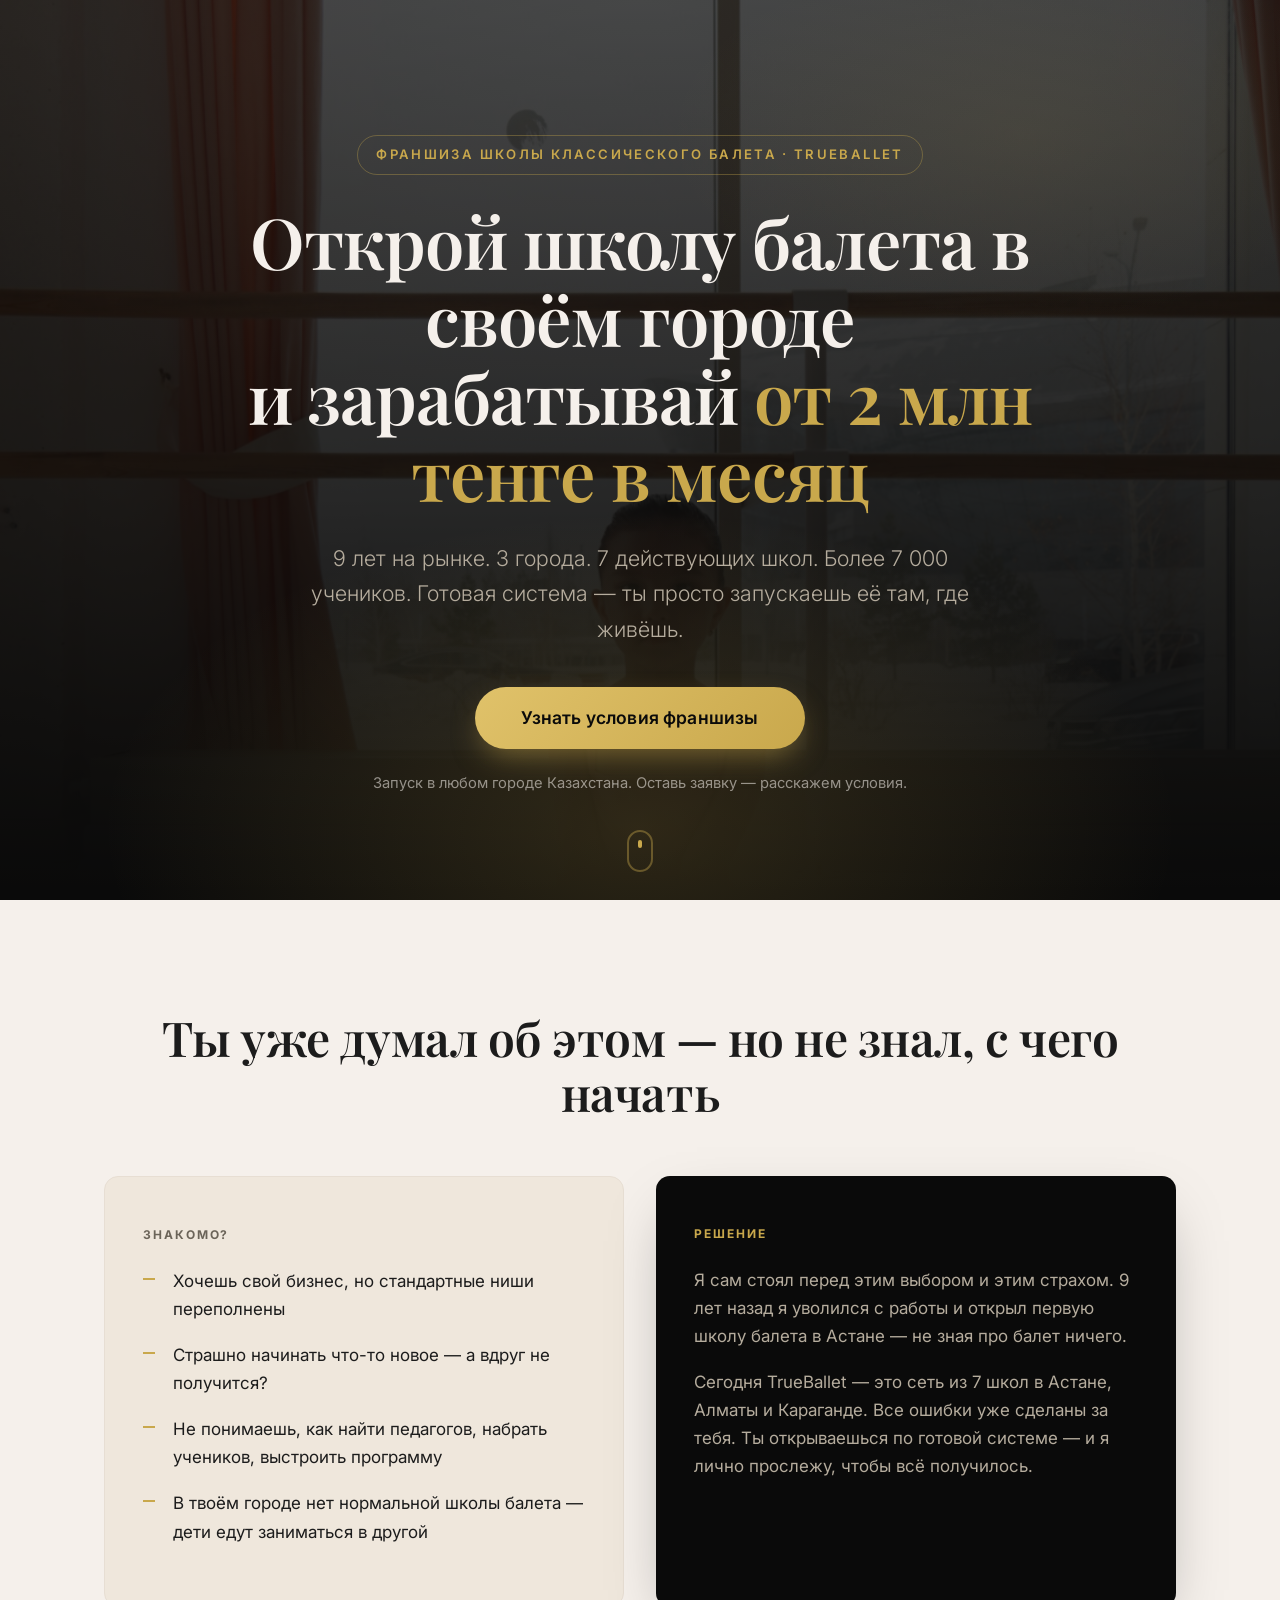
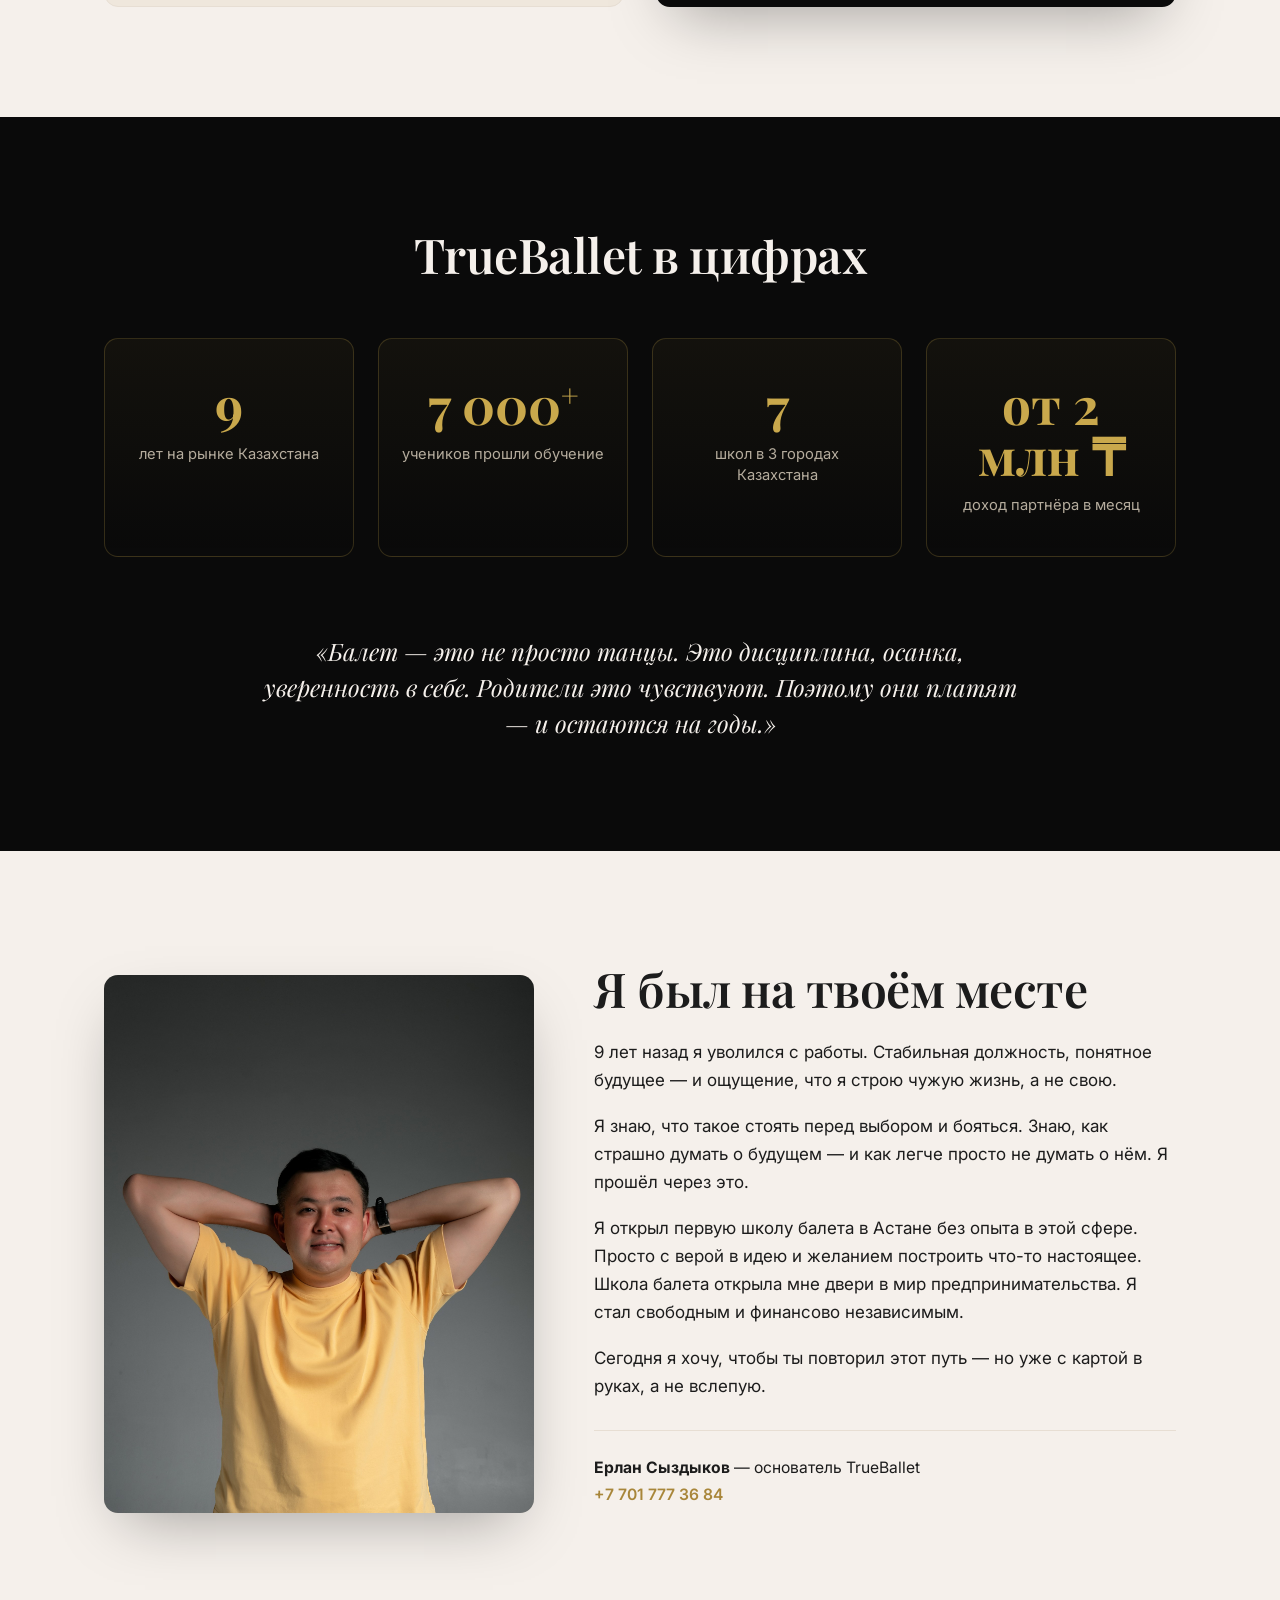
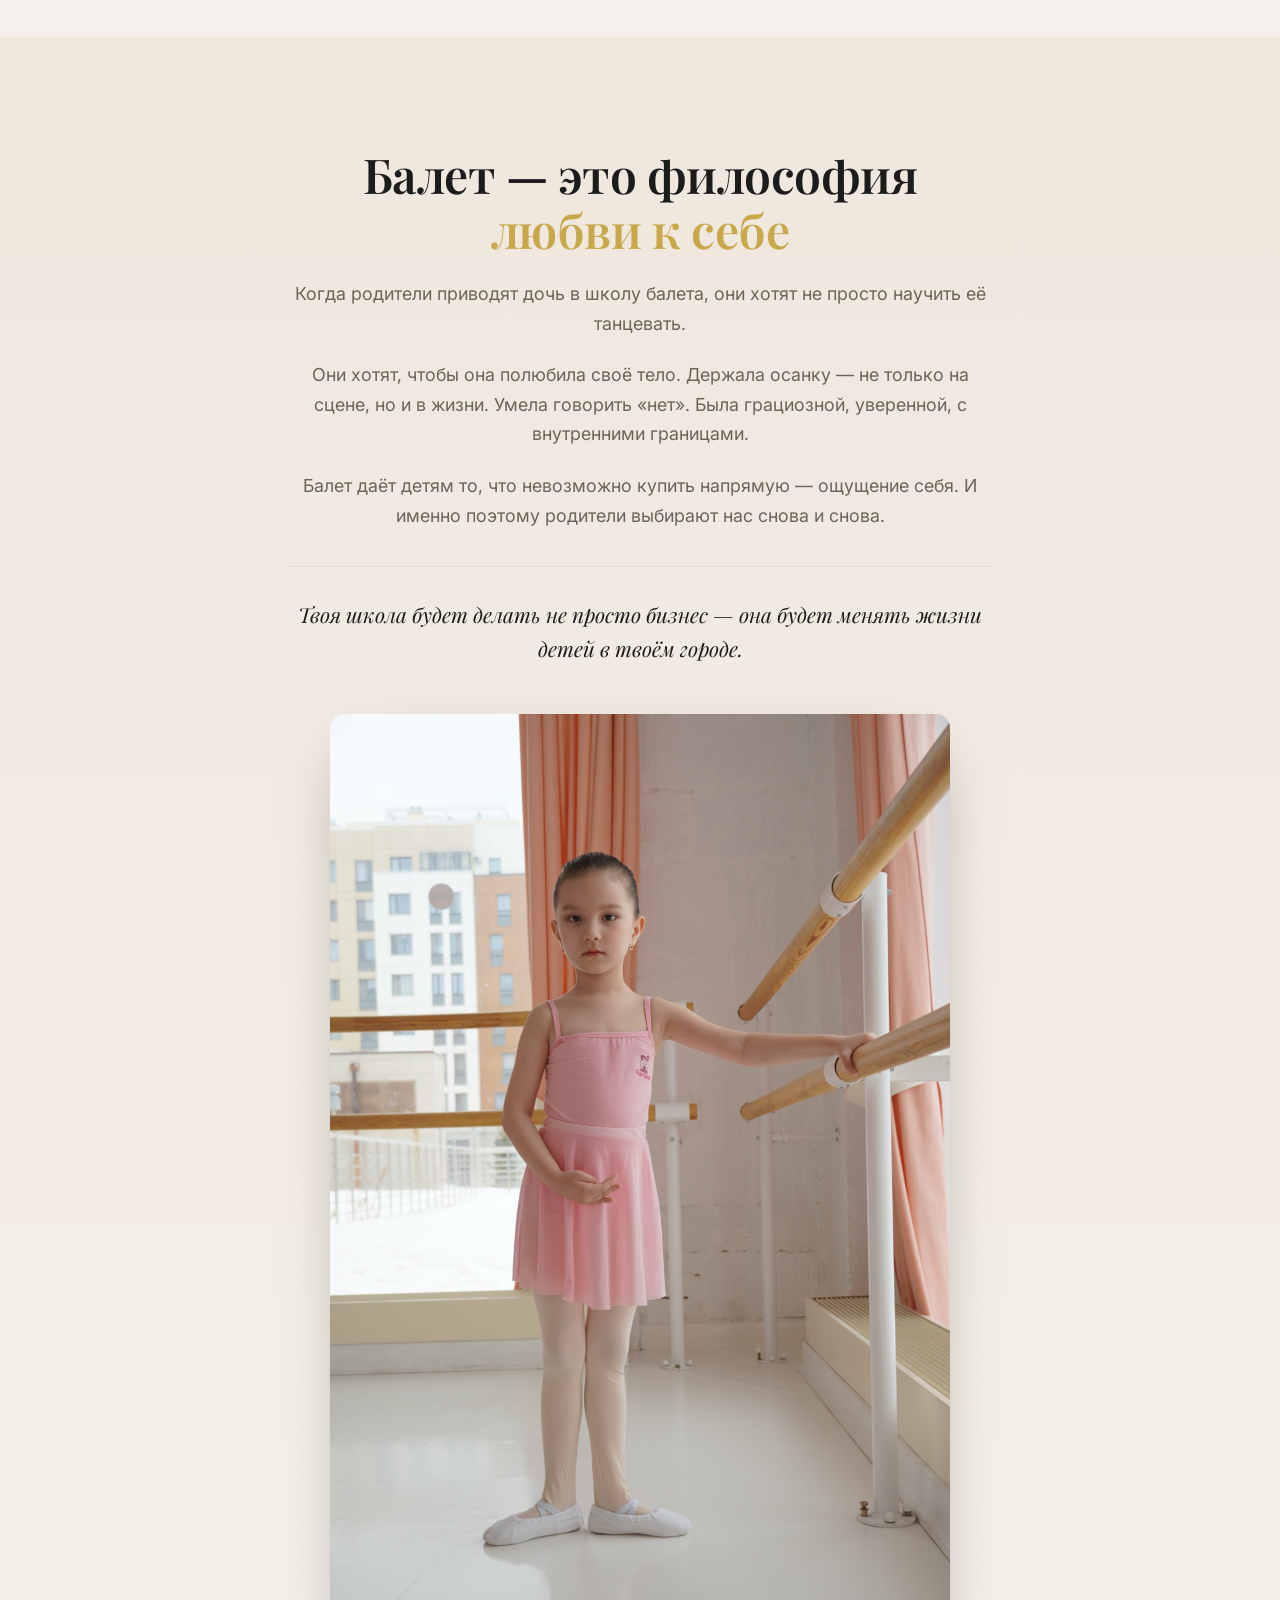
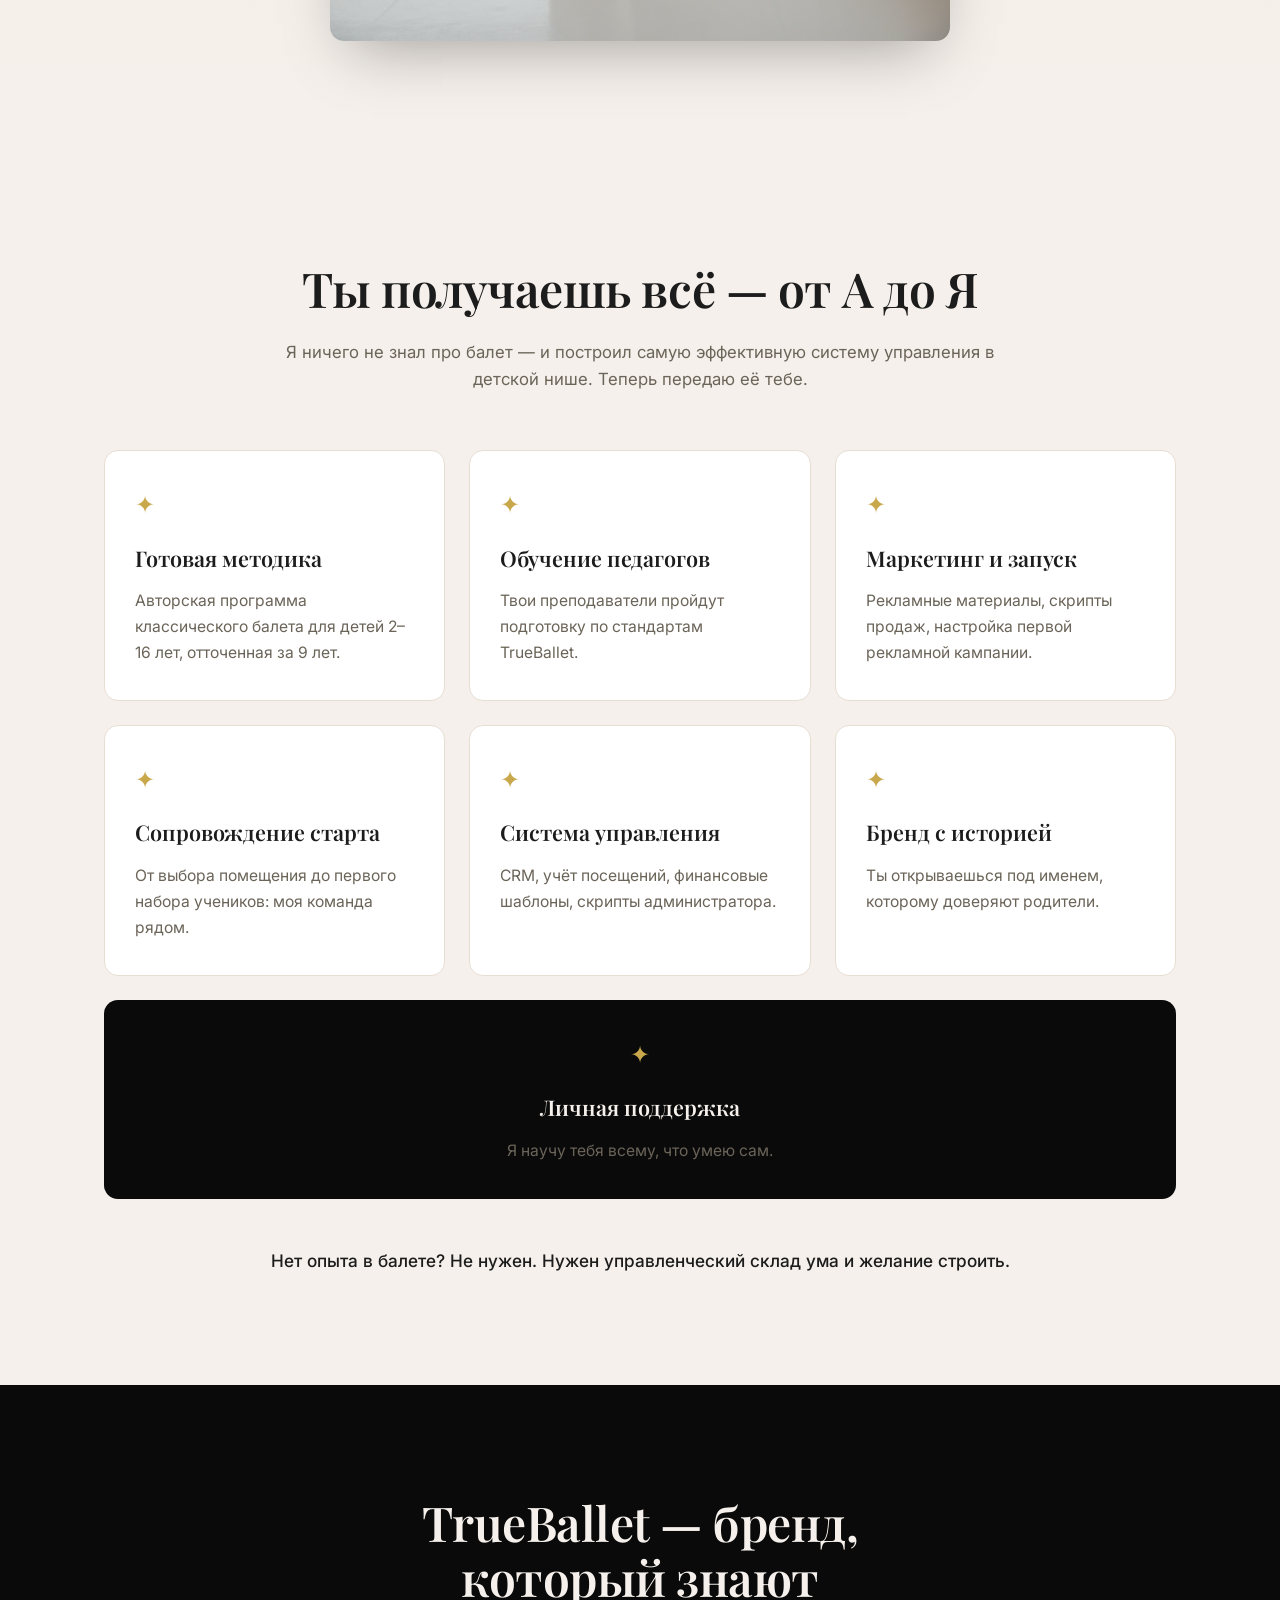
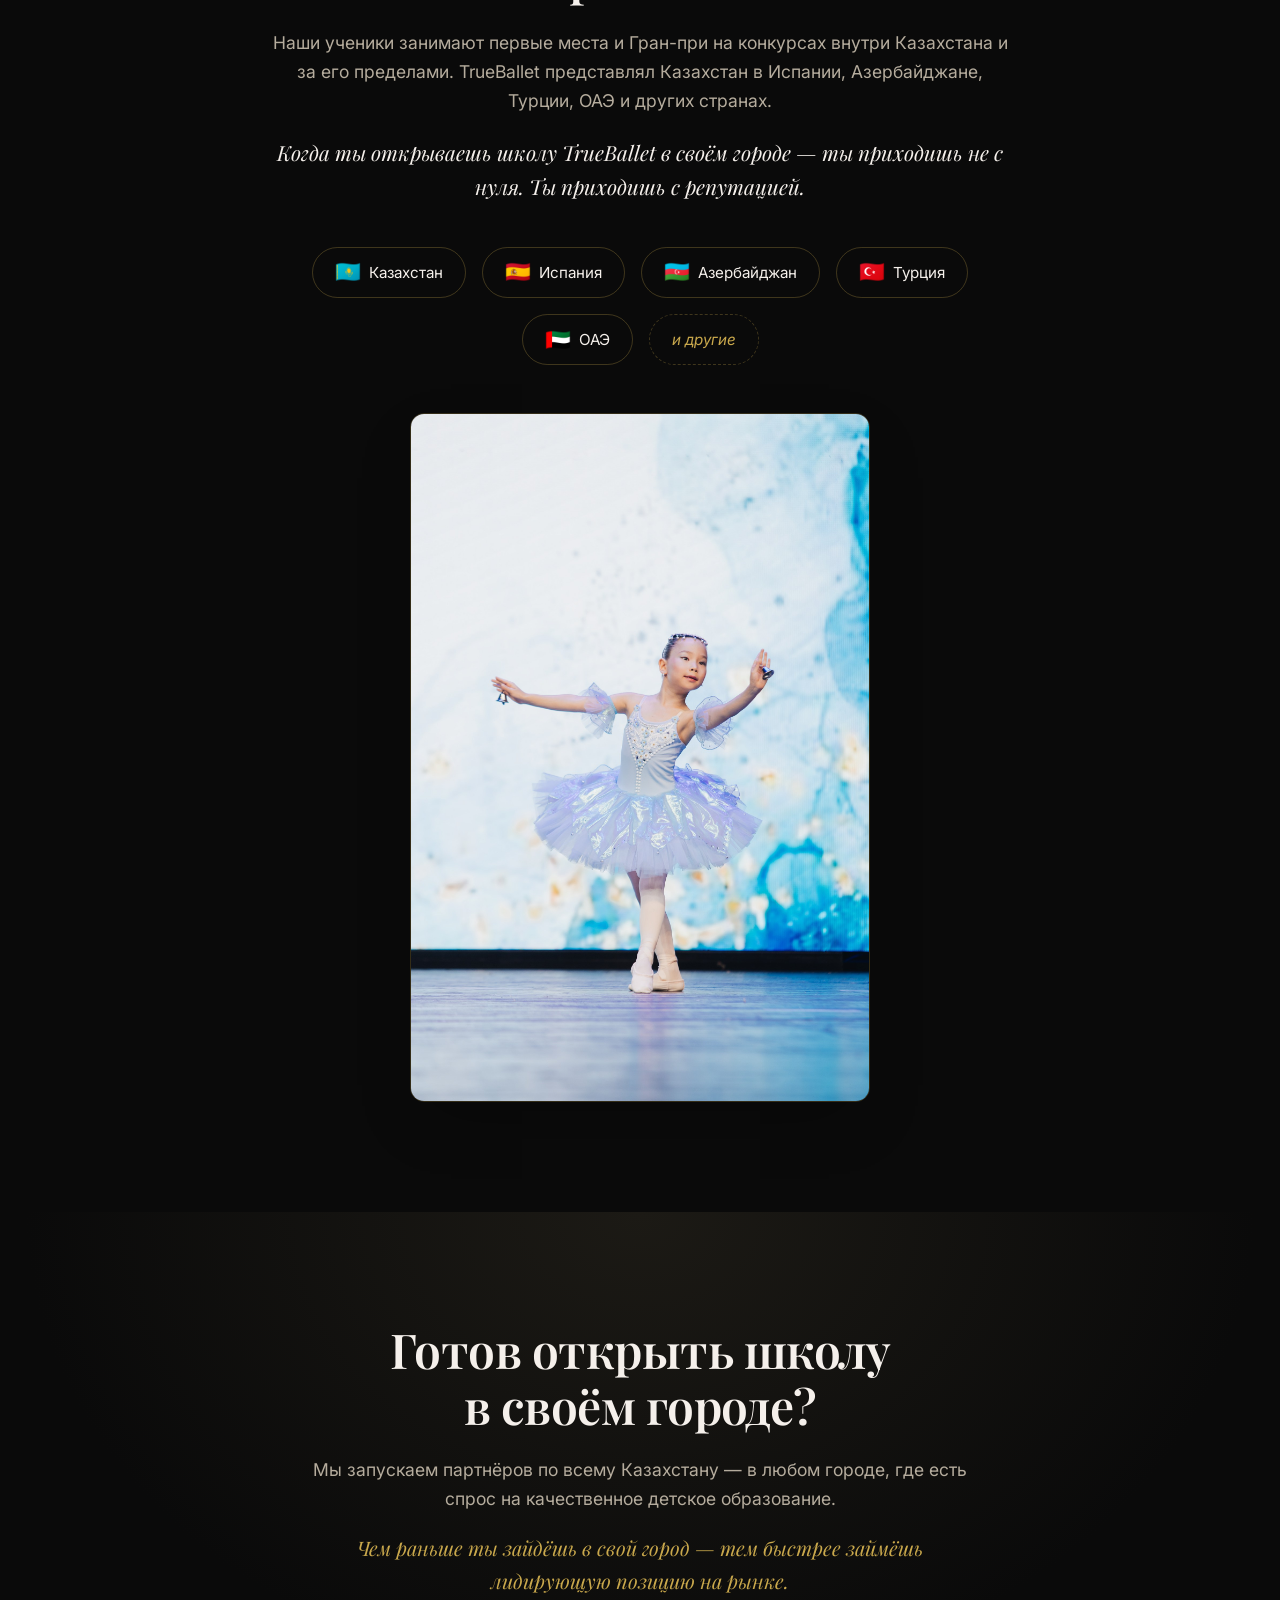
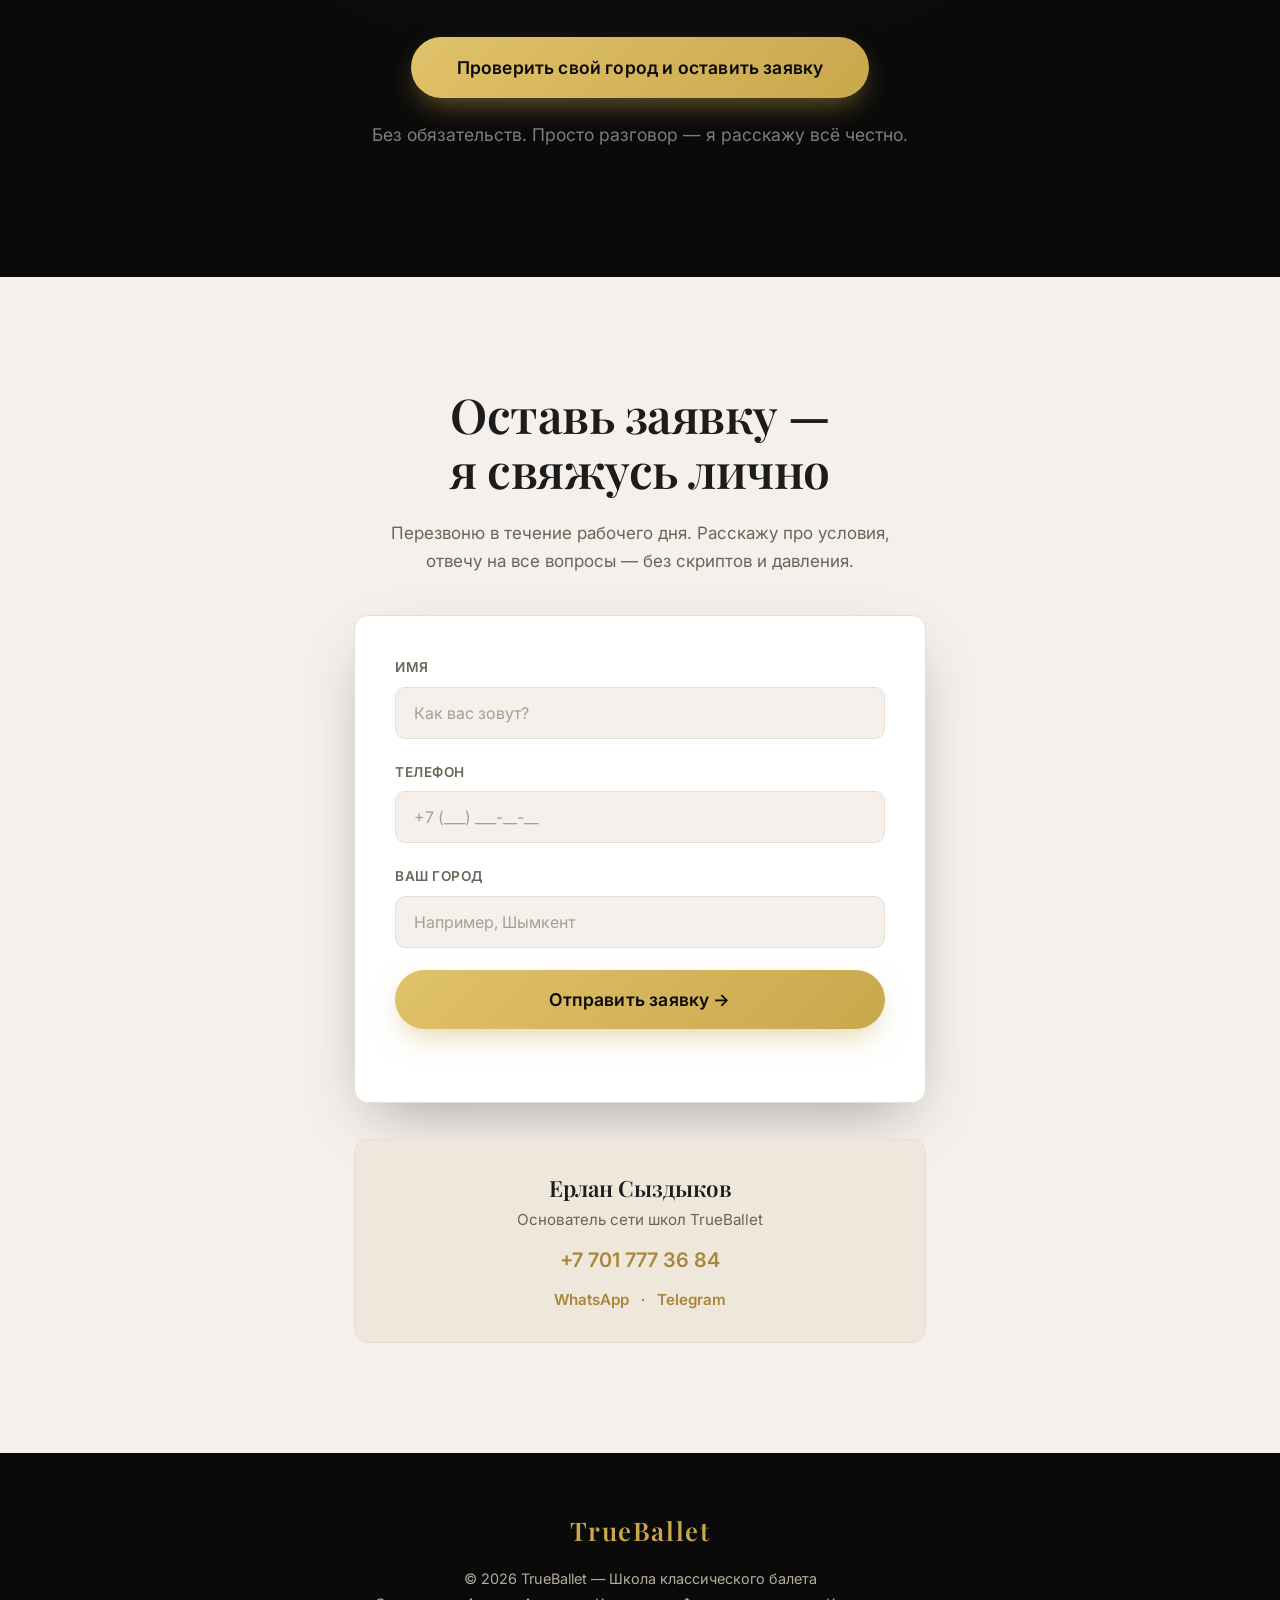
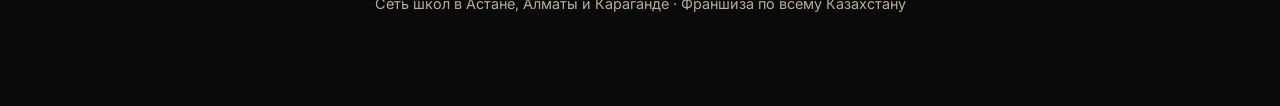
==== index.html @ 62e40fc6 "Убрать логотип с hero, footer и страницы thanks Co-authored-by: Cursor <cursoragent@cursor.com>" ====
<!DOCTYPE html>
<html lang="ru">
<head>
    <meta charset="UTF-8" />
    <meta name="viewport" content="width=device-width, initial-scale=1.0" />
    <title>Франшиза школы балета TrueBallet — от 2 млн ₸ в месяц | Казахстан</title>
    <meta name="description" content="Сеть из 7 школ, 7000+ учеников, 9 лет на рынке. Открой школу балета в своём городе по готовой системе. Поддержка запуска. Звони: +7 701 777 36 84" />
    <meta name="theme-color" content="#0A0A0A" />

    <!-- Canonical (при подключении своего домена замени URL) -->
    <link rel="canonical" href="https://trueballet.kz/" />

    <!-- Favicon -->
    <link rel="icon" type="image/png" sizes="32x32" href="images/favicon-32.png?v=2" />
    <link rel="apple-touch-icon" sizes="180x180" href="images/favicon-180.png?v=2" />

    <!-- Open Graph -->
    <meta property="og:title" content="Франшиза школы балета TrueBallet — от 2 млн ₸ в месяц" />
    <meta property="og:description" content="9 лет на рынке. 7 школ. 7000+ учеников. Готовая система — запусти школу балета в своём городе Казахстана." />
    <meta property="og:type" content="website" />
    <meta property="og:locale" content="ru_RU" />
    <meta property="og:site_name" content="TrueBallet" />
    <meta property="og:url" content="https://trueballet.kz/" />
    <meta property="og:image" content="https://trueballet.kz/images/og-image.jpg" />
    <meta property="og:image:width" content="1200" />
    <meta property="og:image:height" content="630" />
    <meta property="og:image:alt" content="TrueBallet — франшиза школы классического балета" />

    <!-- Twitter Card -->
    <meta name="twitter:card" content="summary_large_image" />
    <meta name="twitter:title" content="Франшиза школы балета TrueBallet — от 2 млн ₸ в месяц" />
    <meta name="twitter:description" content="9 лет на рынке. 7 школ. 7000+ учеников. Готовая система — запусти школу балета в своём городе Казахстана." />
    <meta name="twitter:image" content="https://trueballet.kz/images/og-image.jpg" />

    <!-- Google Analytics / Google Ads (GA4) — ID: G-1NFVF7814Z -->
    <script>
        window.GTAG_ID = "G-1NFVF7814Z";
        (function () {
            if (!window.GTAG_ID || window.GTAG_ID.indexOf("XXXX") !== -1) return;
            var s = document.createElement("script");
            s.async = true;
            s.src = "https://www.googletagmanager.com/gtag/js?id=" + window.GTAG_ID;
            document.head.appendChild(s);
            window.dataLayer = window.dataLayer || [];
            window.gtag = function () { window.dataLayer.push(arguments); };
            window.gtag("js", new Date());
            window.gtag("config", window.GTAG_ID);
        })();
    </script>

    <!-- Schema.org: организация и услуга (франшиза) -->
    <script type="application/ld+json">
    {
        "@context": "https://schema.org",
        "@type": "Organization",
        "name": "TrueBallet",
        "description": "Сеть школ классического балета и франшиза для партнёров по всему Казахстану.",
        "url": "https://trueballet.kz/",
        "logo": "https://trueballet.kz/images/logo.png",
        "image": "https://trueballet.kz/images/og-image.jpg",
        "foundingDate": "2017",
        "founder": {
            "@type": "Person",
            "name": "Ерлан Сыздыков"
        },
        "areaServed": {
            "@type": "Country",
            "name": "Казахстан"
        },
        "contactPoint": {
            "@type": "ContactPoint",
            "telephone": "+7-701-777-36-84",
            "contactType": "sales",
            "availableLanguage": ["ru", "kk"]
        },
        "makesOffer": {
            "@type": "Offer",
            "name": "Франшиза школы классического балета TrueBallet",
            "category": "Franchise",
            "areaServed": "KZ"
        }
    }
    </script>

    <link rel="preconnect" href="https://fonts.googleapis.com" />
    <link rel="preconnect" href="https://fonts.gstatic.com" crossorigin />
    <link href="https://fonts.googleapis.com/css2?family=Playfair+Display:wght@400;500;600;700&family=Inter:wght@300;400;500;600;700&display=swap" rel="stylesheet" />

    <link rel="stylesheet" href="styles.css" />
</head>
<body>

    <!-- ============ БЛОК 1 — HERO ============ -->
    <header class="hero" id="top">
        <div class="hero__bg" aria-hidden="true"></div>
        <div class="hero__overlay"></div>
        <div class="container hero__inner">
            <p class="hero__tag reveal">Франшиза школы классического балета · TrueBallet</p>
            <h1 class="hero__title reveal">
                Открой школу балета в своём городе <br class="hide-mobile" />
                и зарабатывай <span class="gold">от 2 млн тенге в месяц</span>
            </h1>
            <p class="hero__subtitle reveal">
                9 лет на рынке. 3 города. 7 действующих школ. Более 7 000 учеников.
                Готовая система — ты просто запускаешь её там, где живёшь.
            </p>
            <a href="#form" class="btn btn--gold btn--large reveal js-scroll">Узнать условия франшизы</a>
            <p class="hero__note reveal">
                Запуск в любом городе Казахстана. Оставь заявку — расскажем условия.
            </p>
        </div>
        <div class="hero__scroll" aria-hidden="true">
            <span></span>
        </div>
    </header>

    <!-- ============ БЛОК 2 — БОЛЬ → РЕШЕНИЕ ============ -->
    <section class="section pain">
        <div class="container">
            <h2 class="section__title reveal">Ты уже думал об&nbsp;этом&nbsp;— но не&nbsp;знал, с&nbsp;чего начать</h2>
            <div class="pain__grid">
                <div class="pain__col pain__col--problem reveal">
                    <span class="pain__label">Знакомо?</span>
                    <ul class="pain__list">
                        <li>Хочешь свой бизнес, но стандартные ниши переполнены</li>
                        <li>Страшно начинать что-то новое — а вдруг не получится?</li>
                        <li>Не понимаешь, как найти педагогов, набрать учеников, выстроить программу</li>
                        <li>В твоём городе нет нормальной школы балета — дети едут заниматься в другой</li>
                    </ul>
                </div>
                <div class="pain__col pain__col--solution reveal">
                    <span class="pain__label pain__label--gold">Решение</span>
                    <p>
                        Я сам стоял перед этим выбором и этим страхом. 9 лет назад я уволился
                        с работы и открыл первую школу балета в Астане — не зная про балет ничего.
                    </p>
                    <p>
                        Сегодня TrueBallet — это сеть из 7 школ в Астане, Алматы и Караганде.
                        Все ошибки уже сделаны за тебя. Ты открываешься по готовой системе —
                        и я лично прослежу, чтобы всё получилось.
                    </p>
                </div>
            </div>
        </div>
    </section>

    <!-- ============ БЛОК 3 — ЦИФРЫ ============ -->
    <section class="section stats">
        <div class="container">
            <h2 class="section__title reveal">TrueBallet в&nbsp;цифрах</h2>
            <div class="stats__grid">
                <div class="stat reveal">
                    <span class="stat__num gold">9</span>
                    <span class="stat__label">лет на рынке Казахстана</span>
                </div>
                <div class="stat reveal">
                    <span class="stat__num gold">7 000<span class="stat__plus">+</span></span>
                    <span class="stat__label">учеников прошли обучение</span>
                </div>
                <div class="stat reveal">
                    <span class="stat__num gold">7</span>
                    <span class="stat__label">школ в 3 городах Казахстана</span>
                </div>
                <div class="stat reveal">
                    <span class="stat__num gold">от 2 млн ₸</span>
                    <span class="stat__label">доход партнёра в месяц</span>
                </div>
            </div>
            <blockquote class="stats__quote reveal">
                «Балет — это не просто танцы. Это дисциплина, осанка, уверенность в себе.
                Родители это чувствуют. Поэтому они платят — и остаются на годы.»
            </blockquote>
        </div>
    </section>

    <!-- ============ БЛОК 4 — ИСТОРИЯ ОСНОВАТЕЛЯ ============ -->
    <section class="section founder">
        <div class="container founder__grid">
            <div class="founder__photo reveal">
                <img
                    src="images/founder.jpeg"
                    alt="Ерлан Сыздыков, основатель TrueBallet"
                    width="640"
                    height="800"
                    loading="lazy"
                    decoding="async"
                />
            </div>
            <div class="founder__body reveal">
                <h2 class="section__title section__title--left">Я был на&nbsp;твоём месте</h2>
                <p>
                    9 лет назад я уволился с работы. Стабильная должность, понятное будущее —
                    и ощущение, что я строю чужую жизнь, а не свою.
                </p>
                <p>
                    Я знаю, что такое стоять перед выбором и бояться. Знаю, как страшно думать
                    о будущем — и как легче просто не думать о нём. Я прошёл через это.
                </p>
                <p>
                    Я открыл первую школу балета в Астане без опыта в этой сфере. Просто с верой
                    в идею и желанием построить что-то настоящее. Школа балета открыла мне двери
                    в мир предпринимательства. Я стал свободным и финансово независимым.
                </p>
                <p>
                    Сегодня я хочу, чтобы ты повторил этот путь — но уже с картой в руках,
                    а не вслепую.
                </p>
                <p class="founder__sign">
                    <strong>Ерлан Сыздыков</strong> — основатель TrueBallet<br />
                    <a href="tel:+77017773684" class="link-gold">+7 701 777 36 84</a>
                </p>
            </div>
        </div>
    </section>

    <!-- ============ БЛОК 5 — ФИЛОСОФИЯ БРЕНДА ============ -->
    <section class="section philosophy">
        <div class="container philosophy__inner">
            <h2 class="section__title reveal">Балет — это философия <span class="gold">любви к себе</span></h2>
            <p class="reveal">
                Когда родители приводят дочь в школу балета, они хотят не просто научить её танцевать.
            </p>
            <p class="reveal">
                Они хотят, чтобы она полюбила своё тело. Держала осанку — не только на сцене,
                но и в жизни. Умела говорить «нет». Была грациозной, уверенной, с внутренними границами.
            </p>
            <p class="reveal">
                Балет даёт детям то, что невозможно купить напрямую — ощущение себя.
                И именно поэтому родители выбирают нас снова и снова.
            </p>
            <p class="philosophy__accent reveal">
                Твоя школа будет делать не просто бизнес — она будет менять жизни детей в твоём городе.
            </p>
            <figure class="philosophy__photo reveal">
                <img
                    src="images/students-barre.jpeg"
                    alt="Ученицы TrueBallet у балетного станка"
                    width="1616"
                    height="1080"
                    loading="lazy"
                    decoding="async"
                />
            </figure>
        </div>
    </section>

    <!-- ============ БЛОК 6 — ЧТО ВХОДИТ ВО ФРАНШИЗУ ============ -->
    <section class="section franchise">
        <div class="container">
            <h2 class="section__title reveal">Ты получаешь всё — от&nbsp;А до&nbsp;Я</h2>
            <p class="section__subtitle reveal">
                Я ничего не знал про балет — и построил самую эффективную систему управления
                в детской нише. Теперь передаю её тебе.
            </p>
            <div class="franchise__grid">
                <div class="fcard reveal">
                    <span class="fcard__mark">✦</span>
                    <h3>Готовая методика</h3>
                    <p>Авторская программа классического балета для детей 2–16 лет, отточенная за 9 лет.</p>
                </div>
                <div class="fcard reveal">
                    <span class="fcard__mark">✦</span>
                    <h3>Обучение педагогов</h3>
                    <p>Твои преподаватели пройдут подготовку по стандартам TrueBallet.</p>
                </div>
                <div class="fcard reveal">
                    <span class="fcard__mark">✦</span>
                    <h3>Маркетинг и запуск</h3>
                    <p>Рекламные материалы, скрипты продаж, настройка первой рекламной кампании.</p>
                </div>
                <div class="fcard reveal">
                    <span class="fcard__mark">✦</span>
                    <h3>Сопровождение старта</h3>
                    <p>От выбора помещения до первого набора учеников: моя команда рядом.</p>
                </div>
                <div class="fcard reveal">
                    <span class="fcard__mark">✦</span>
                    <h3>Система управления</h3>
                    <p>CRM, учёт посещений, финансовые шаблоны, скрипты администратора.</p>
                </div>
                <div class="fcard reveal">
                    <span class="fcard__mark">✦</span>
                    <h3>Бренд с историей</h3>
                    <p>Ты открываешься под именем, которому доверяют родители.</p>
                </div>
                <div class="fcard fcard--wide reveal">
                    <span class="fcard__mark">✦</span>
                    <h3>Личная поддержка</h3>
                    <p>Я научу тебя всему, что умею сам.</p>
                </div>
            </div>
            <p class="franchise__note reveal">
                Нет опыта в балете? Не нужен. Нужен управленческий склад ума и желание строить.
            </p>
        </div>
    </section>

    <!-- ============ БЛОК 7 — ДОСТИЖЕНИЯ ============ -->
    <section class="section achievements">
        <div class="container achievements__inner">
            <h2 class="section__title reveal">TrueBallet — бренд, который&nbsp;знают</h2>
            <p class="reveal">
                Наши ученики занимают первые места и Гран-при на конкурсах внутри Казахстана
                и за его пределами. TrueBallet представлял Казахстан в Испании, Азербайджане,
                Турции, ОАЭ и других странах.
            </p>
            <p class="achievements__accent reveal">
                Когда ты открываешь школу TrueBallet в своём городе — ты приходишь не с нуля.
                Ты приходишь с репутацией.
            </p>
            <ul class="flags reveal">
                <li><span class="flag">🇰🇿</span> Казахстан</li>
                <li><span class="flag">🇪🇸</span> Испания</li>
                <li><span class="flag">🇦🇿</span> Азербайджан</li>
                <li><span class="flag">🇹🇷</span> Турция</li>
                <li><span class="flag">🇦🇪</span> ОАЭ</li>
                <li class="flags__more">и другие</li>
            </ul>
            <figure class="achievements__photo reveal">
                <img
                    src="images/stage-performance.jpeg"
                    alt="Конкурсное выступление учениц TrueBallet на сцене"
                    width="1707"
                    height="2560"
                    loading="lazy"
                    decoding="async"
                />
            </figure>
        </div>
    </section>

    <!-- ============ БЛОК 8 — СРОЧНОСТЬ + CTA ============ -->
    <section class="section urgency">
        <div class="container urgency__inner">
            <h2 class="section__title reveal">Готов открыть школу в&nbsp;своём городе?</h2>
            <p class="reveal">
                Мы запускаем партнёров по всему Казахстану — в любом городе, где есть спрос
                на качественное детское образование.
            </p>
            <p class="urgency__accent reveal">
                Чем раньше ты зайдёшь в свой город — тем быстрее займёшь лидирующую позицию на рынке.
            </p>
            <a href="#form" class="btn btn--gold btn--large reveal js-scroll">Проверить свой город и оставить заявку</a>
            <p class="urgency__note reveal">
                Без обязательств. Просто разговор — я расскажу всё честно.
            </p>
        </div>
    </section>

    <!-- ============ БЛОК 9 — ФОРМА ЗАЯВКИ ============ -->
    <section class="section form-section" id="form">
        <div class="container form-section__inner">
            <div class="form-section__head reveal">
                <h2 class="section__title">Оставь заявку — я&nbsp;свяжусь лично</h2>
                <p>
                    Перезвоню в течение рабочего дня. Расскажу про условия, отвечу на все
                    вопросы — без скриптов и давления.
                </p>
            </div>

            <form class="lead-form reveal" id="lead-form" novalidate>
                <div class="field">
                    <label for="name">Имя</label>
                    <input type="text" id="name" name="name" placeholder="Как вас зовут?" required autocomplete="name" />
                </div>
                <div class="field">
                    <label for="phone">Телефон</label>
                    <input type="tel" id="phone" name="phone" placeholder="+7 (___) ___-__-__" required autocomplete="tel" />
                </div>
                <div class="field">
                    <label for="city">Ваш город</label>
                    <input type="text" id="city" name="city" placeholder="Например, Шымкент" required autocomplete="address-level2" />
                </div>
                <button type="submit" class="btn btn--gold btn--block">Отправить заявку →</button>
                <p class="lead-form__hint" id="form-hint" aria-live="polite"></p>
            </form>

            <div class="contact-card reveal">
                <p class="contact-card__name">Ерлан Сыздыков</p>
                <p class="contact-card__role">Основатель сети школ TrueBallet</p>
                <a href="tel:+77017773684" class="contact-card__phone link-gold">+7 701 777 36 84</a>
                <p class="contact-card__channels">
                    <a href="https://wa.me/77017773684" target="_blank" rel="noopener">WhatsApp</a>
                    <span>·</span>
                    <a href="https://t.me/+77017773684" target="_blank" rel="noopener">Telegram</a>
                </p>
            </div>
        </div>
    </section>

    <!-- ============ БЛОК 10 — FOOTER ============ -->
    <footer class="footer">
        <div class="container">
            <p class="footer__brand">TrueBallet</p>
            <p class="footer__text">
                © 2026 TrueBallet — Школа классического балета<br />
                Сеть школ в Астане, Алматы и Караганде · Франшиза по всему Казахстану
            </p>
        </div>
    </footer>

    <!-- Фиксированная золотая CTA-кнопка (только мобайл) -->
    <a href="#form" class="mobile-cta hidden js-scroll">Узнать условия франшизы</a>

    <script src="script.js"></script>
</body>
</html>
---- styles.css ----
/* =========================================================
   TrueBallet — Landing styles
   Дизайн-система: чёрный #0A0A0A + жемчужно-белый #F5F0EB + золото #C9A84C
   ========================================================= */

:root {
    --black: #0a0a0a;
    --black-soft: #141414;
    --pearl: #f5f0eb;
    --pearl-dim: #e7ded3;
    --gold: #c9a84c;
    --gold-bright: #e0c26a;
    --gold-deep: #a8863a;
    --ink: #1c1c1c;
    --muted: #6b6459;
    --muted-dark: #b5ac9d;

    --font-serif: "Playfair Display", Georgia, serif;
    --font-sans: "Inter", -apple-system, BlinkMacSystemFont, "Segoe UI", sans-serif;

    --maxw: 1120px;
    --radius: 14px;
    --ease: cubic-bezier(0.22, 1, 0.36, 1);
    --shadow: 0 24px 60px -20px rgba(0, 0, 0, 0.35);
}

/* ---------- Reset ---------- */
*,
*::before,
*::after {
    box-sizing: border-box;
    margin: 0;
    padding: 0;
}

html {
    scroll-behavior: smooth;
    -webkit-text-size-adjust: 100%;
}

body {
    font-family: var(--font-sans);
    color: var(--ink);
    background: var(--pearl);
    line-height: 1.65;
    font-size: 17px;
    font-weight: 400;
    -webkit-font-smoothing: antialiased;
    text-rendering: optimizeLegibility;
    overflow-x: hidden;
}

img {
    max-width: 100%;
    display: block;
}

a {
    color: inherit;
    text-decoration: none;
}

/* ---------- Layout ---------- */
.container {
    width: 100%;
    max-width: var(--maxw);
    margin: 0 auto;
    padding: 0 24px;
}

.section {
    padding: 110px 0;
    position: relative;
}

.section__title {
    font-family: var(--font-serif);
    font-weight: 600;
    font-size: clamp(1.9rem, 4.2vw, 3rem);
    line-height: 1.15;
    letter-spacing: -0.01em;
    text-align: center;
    margin-bottom: 22px;
}

.section__title--left {
    text-align: left;
}

.section__subtitle {
    text-align: center;
    max-width: 720px;
    margin: 0 auto 56px;
    color: var(--muted);
    font-size: 1.05rem;
}

.gold {
    color: var(--gold);
}

.link-gold {
    color: var(--gold-deep);
    font-weight: 600;
    transition: color 0.25s var(--ease);
}
.link-gold:hover {
    color: var(--gold);
}

.hide-mobile {
    display: inline;
}

/* ---------- Buttons ---------- */
.btn {
    display: inline-block;
    font-family: var(--font-sans);
    font-weight: 600;
    font-size: 1.02rem;
    letter-spacing: 0.01em;
    padding: 17px 38px;
    border: none;
    border-radius: 100px;
    cursor: pointer;
    transition: transform 0.3s var(--ease), box-shadow 0.3s var(--ease), background 0.3s var(--ease);
    text-align: center;
    line-height: 1.2;
}

.btn--gold {
    background: linear-gradient(135deg, var(--gold-bright), var(--gold));
    color: var(--black);
    box-shadow: 0 12px 30px -8px rgba(201, 168, 76, 0.55);
}
.btn--gold:hover {
    transform: translateY(-3px);
    box-shadow: 0 18px 42px -8px rgba(201, 168, 76, 0.7);
}
.btn--gold:active {
    transform: translateY(-1px);
}

.btn--large {
    padding: 20px 46px;
    font-size: 1.1rem;
}

.btn--block {
    display: block;
    width: 100%;
    padding: 19px;
    font-size: 1.1rem;
}

/* =========================================================
   БЛОК 1 — HERO
   ========================================================= */
.hero {
    position: relative;
    min-height: 100svh;
    display: flex;
    align-items: center;
    justify-content: center;
    text-align: center;
    color: var(--pearl);
    background:
        radial-gradient(120% 90% at 50% 0%, #1a1a1a 0%, var(--black) 55%),
        var(--black);
    overflow: hidden;
    padding: 120px 0 90px;
}

/* фото зала на фоне hero */
.hero__bg {
    position: absolute;
    inset: 0;
    background: url("images/hero-hall.jpeg") center 28% / cover no-repeat;
    opacity: 0.5;
    pointer-events: none;
}
.hero__bg::after {
    content: "";
    position: absolute;
    inset: 0;
    background:
        linear-gradient(180deg, rgba(10, 10, 10, 0.55) 0%, rgba(10, 10, 10, 0.75) 55%, var(--black) 100%);
}

/* декоративное "сияние" под пуантами */
.hero__overlay {
    position: absolute;
    inset: 0;
    background:
        radial-gradient(60% 50% at 50% 92%, rgba(201, 168, 76, 0.18) 0%, transparent 70%),
        radial-gradient(40% 30% at 80% 15%, rgba(201, 168, 76, 0.08) 0%, transparent 70%);
    pointer-events: none;
}

.hero__inner {
    position: relative;
    z-index: 2;
    max-width: 900px;
}

.hero__tag {
    display: inline-block;
    color: var(--gold);
    font-size: 0.82rem;
    font-weight: 600;
    letter-spacing: 0.18em;
    text-transform: uppercase;
    margin-bottom: 28px;
    padding: 8px 18px;
    border: 1px solid rgba(201, 168, 76, 0.35);
    border-radius: 100px;
}

.hero__title {
    font-family: var(--font-serif);
    font-weight: 600;
    font-size: clamp(2.3rem, 6vw, 4.4rem);
    line-height: 1.1;
    letter-spacing: -0.015em;
    margin-bottom: 28px;
}

.hero__subtitle {
    font-size: clamp(1.05rem, 2.2vw, 1.35rem);
    color: var(--muted-dark);
    max-width: 680px;
    margin: 0 auto 40px;
    font-weight: 300;
}

.hero__note {
    margin-top: 22px;
    font-size: 0.92rem;
    color: rgba(245, 240, 235, 0.55);
}

.hero__scroll {
    position: absolute;
    bottom: 28px;
    left: 50%;
    transform: translateX(-50%);
    width: 26px;
    height: 42px;
    border: 2px solid rgba(201, 168, 76, 0.4);
    border-radius: 20px;
    z-index: 2;
}
.hero__scroll span {
    position: absolute;
    top: 8px;
    left: 50%;
    width: 4px;
    height: 8px;
    background: var(--gold);
    border-radius: 4px;
    transform: translateX(-50%);
    animation: scrollDot 1.8s var(--ease) infinite;
}
@keyframes scrollDot {
    0% { opacity: 0; transform: translate(-50%, 0); }
    40% { opacity: 1; }
    80% { opacity: 0; transform: translate(-50%, 14px); }
    100% { opacity: 0; }
}

/* =========================================================
   БЛОК 2 — БОЛЬ → РЕШЕНИЕ
   ========================================================= */
.pain {
    background: var(--pearl);
}
.pain__grid {
    display: grid;
    grid-template-columns: 1fr 1fr;
    gap: 32px;
    margin-top: 56px;
}
.pain__col {
    padding: 42px 38px;
    border-radius: var(--radius);
}
.pain__col--problem {
    background: #efe7dc;
    border: 1px solid var(--pearl-dim);
}
.pain__col--solution {
    background: var(--black);
    color: var(--pearl);
    box-shadow: var(--shadow);
}
.pain__label {
    display: inline-block;
    font-size: 0.75rem;
    font-weight: 700;
    letter-spacing: 0.16em;
    text-transform: uppercase;
    color: var(--muted);
    margin-bottom: 22px;
}
.pain__label--gold {
    color: var(--gold);
}
.pain__list {
    list-style: none;
}
.pain__list li {
    position: relative;
    padding-left: 30px;
    margin-bottom: 18px;
    color: var(--ink);
}
.pain__list li::before {
    content: "";
    position: absolute;
    left: 0;
    top: 11px;
    width: 12px;
    height: 2px;
    background: var(--gold);
}
.pain__col--solution p {
    margin-bottom: 18px;
    color: var(--muted-dark);
}
.pain__col--solution p:last-child {
    margin-bottom: 0;
}

/* =========================================================
   БЛОК 3 — ЦИФРЫ
   ========================================================= */
.stats {
    background: var(--black);
    color: var(--pearl);
}
.stats .section__title {
    color: var(--pearl);
}
.stats__grid {
    display: grid;
    grid-template-columns: repeat(4, 1fr);
    gap: 24px;
    margin: 56px 0;
}
.stat {
    text-align: center;
    padding: 40px 20px;
    border: 1px solid rgba(201, 168, 76, 0.22);
    border-radius: var(--radius);
    background: linear-gradient(180deg, rgba(201, 168, 76, 0.05), transparent);
    transition: transform 0.35s var(--ease), border-color 0.35s var(--ease);
}
.stat:hover {
    transform: translateY(-6px);
    border-color: rgba(201, 168, 76, 0.5);
}
.stat__num {
    display: block;
    font-family: var(--font-serif);
    font-weight: 700;
    font-size: clamp(2.2rem, 4vw, 3.2rem);
    line-height: 1;
    margin-bottom: 14px;
}
.stat__plus {
    font-size: 0.6em;
    vertical-align: super;
}
.stat__label {
    display: block;
    font-size: 0.92rem;
    color: var(--muted-dark);
    line-height: 1.4;
}
.stats__quote {
    max-width: 780px;
    margin: 0 auto;
    text-align: center;
    font-family: var(--font-serif);
    font-style: italic;
    font-size: clamp(1.15rem, 2.4vw, 1.5rem);
    line-height: 1.5;
    color: var(--pearl);
    padding-top: 20px;
}

/* =========================================================
   БЛОК 4 — ИСТОРИЯ ОСНОВАТЕЛЯ
   ========================================================= */
.founder {
    background: var(--pearl);
}
.founder__grid {
    display: grid;
    grid-template-columns: 0.85fr 1.15fr;
    gap: 60px;
    align-items: center;
}
.founder__photo {
    position: relative;
    aspect-ratio: 4 / 5;
    border-radius: var(--radius);
    box-shadow: var(--shadow);
    overflow: hidden;
    background: var(--pearl-dim);
}
.founder__photo img {
    width: 100%;
    height: 100%;
    object-fit: cover;
    object-position: center top;
    display: block;
}
.founder__body p {
    margin-bottom: 18px;
    color: var(--ink);
}
.founder__sign {
    margin-top: 30px;
    padding-top: 24px;
    border-top: 1px solid var(--pearl-dim);
    color: var(--muted);
    font-size: 0.98rem;
    line-height: 1.7;
}
.founder__sign strong {
    color: var(--ink);
}

/* =========================================================
   БЛОК 5 — ФИЛОСОФИЯ БРЕНДА
   ========================================================= */
.philosophy {
    background: linear-gradient(180deg, #efe7dc 0%, var(--pearl) 100%);
}
.philosophy__inner {
    max-width: 760px;
    text-align: center;
}
.philosophy__inner p {
    font-size: 1.12rem;
    color: var(--muted);
    margin-bottom: 22px;
}
.philosophy__accent {
    font-family: var(--font-serif);
    font-style: italic;
    font-size: 1.3rem !important;
    color: var(--ink) !important;
    margin-top: 36px !important;
    padding-top: 30px;
    border-top: 1px solid var(--pearl-dim);
}
.philosophy__photo {
    margin: 48px auto 0;
    max-width: 620px;
    border-radius: var(--radius);
    overflow: hidden;
    box-shadow: var(--shadow);
}
.philosophy__photo img {
    width: 100%;
    height: auto;
    display: block;
}

/* =========================================================
   БЛОК 6 — ЧТО ВХОДИТ ВО ФРАНШИЗУ
   ========================================================= */
.franchise {
    background: var(--pearl);
}
.franchise__grid {
    display: grid;
    grid-template-columns: repeat(3, 1fr);
    gap: 24px;
}
.fcard {
    background: #fff;
    border: 1px solid var(--pearl-dim);
    border-radius: var(--radius);
    padding: 34px 30px;
    transition: transform 0.35s var(--ease), box-shadow 0.35s var(--ease);
}
.fcard:hover {
    transform: translateY(-6px);
    box-shadow: 0 20px 45px -22px rgba(0, 0, 0, 0.28);
}
.fcard--wide {
    grid-column: span 3;
    text-align: center;
    background: var(--black);
    color: var(--pearl);
    border-color: transparent;
}
.fcard--wide p {
    color: var(--muted-dark);
}
.fcard__mark {
    display: inline-block;
    color: var(--gold);
    font-size: 1.5rem;
    margin-bottom: 16px;
}
.fcard h3 {
    font-family: var(--font-serif);
    font-weight: 600;
    font-size: 1.35rem;
    margin-bottom: 12px;
}
.fcard p {
    color: var(--muted);
    font-size: 0.98rem;
}
.franchise__note {
    text-align: center;
    margin-top: 48px;
    font-size: 1.08rem;
    color: var(--ink);
    font-weight: 500;
}

/* =========================================================
   БЛОК 7 — ДОСТИЖЕНИЯ
   ========================================================= */
.achievements {
    background: var(--black);
    color: var(--pearl);
}
.achievements .section__title {
    color: var(--pearl);
}
.achievements__inner {
    max-width: 800px;
    text-align: center;
}
.achievements__inner p {
    color: var(--muted-dark);
    font-size: 1.1rem;
    margin-bottom: 20px;
}
.achievements__accent {
    font-family: var(--font-serif);
    font-style: italic;
    font-size: 1.3rem !important;
    color: var(--pearl) !important;
}
.flags {
    list-style: none;
    display: flex;
    flex-wrap: wrap;
    justify-content: center;
    gap: 16px;
    margin-top: 44px;
}
.flags li {
    display: flex;
    align-items: center;
    gap: 8px;
    padding: 12px 22px;
    border: 1px solid rgba(201, 168, 76, 0.28);
    border-radius: 100px;
    font-size: 0.95rem;
    color: var(--pearl);
}
.flag {
    font-size: 1.3rem;
    line-height: 1;
}
.flags__more {
    color: var(--gold) !important;
    font-style: italic;
    border-style: dashed !important;
}
.achievements__photo {
    margin: 48px auto 0;
    max-width: 460px;
    border-radius: var(--radius);
    overflow: hidden;
    box-shadow: var(--shadow);
    border: 1px solid rgba(201, 168, 76, 0.22);
}
.achievements__photo img {
    width: 100%;
    height: auto;
    display: block;
}

/* =========================================================
   БЛОК 8 — СРОЧНОСТЬ + CTA
   ========================================================= */
.urgency {
    background:
        radial-gradient(80% 120% at 50% 0%, #1c1a15 0%, var(--black) 60%),
        var(--black);
    color: var(--pearl);
    text-align: center;
}
.urgency .section__title {
    color: var(--pearl);
}
.urgency__inner {
    max-width: 720px;
}
.urgency__inner p {
    color: var(--muted-dark);
    font-size: 1.1rem;
    margin-bottom: 18px;
}
.urgency__accent {
    font-family: var(--font-serif);
    font-style: italic;
    color: var(--gold) !important;
    font-size: 1.25rem !important;
    margin-bottom: 40px !important;
}
.urgency__note {
    margin-top: 22px;
    font-size: 0.92rem;
    color: rgba(245, 240, 235, 0.5) !important;
}

/* =========================================================
   БЛОК 9 — ФОРМА ЗАЯВКИ
   ========================================================= */
.form-section {
    background: var(--pearl);
}
.form-section__inner {
    max-width: 620px;
}
.form-section__head {
    text-align: center;
    margin-bottom: 40px;
}
.form-section__head p {
    color: var(--muted);
    max-width: 520px;
    margin: 0 auto;
}
.lead-form {
    background: #fff;
    padding: 40px;
    border-radius: var(--radius);
    box-shadow: var(--shadow);
    border: 1px solid var(--pearl-dim);
}
.field {
    margin-bottom: 22px;
}
.field label {
    display: block;
    font-size: 0.85rem;
    font-weight: 600;
    letter-spacing: 0.04em;
    color: var(--muted);
    margin-bottom: 8px;
    text-transform: uppercase;
}
.field input {
    width: 100%;
    padding: 15px 18px;
    font-family: var(--font-sans);
    font-size: 1rem;
    color: var(--ink);
    background: var(--pearl);
    border: 1.5px solid var(--pearl-dim);
    border-radius: 10px;
    transition: border-color 0.25s var(--ease), background 0.25s var(--ease);
}
.field input::placeholder {
    color: #a89f92;
}
.field input:focus {
    outline: none;
    border-color: var(--gold);
    background: #fff;
}
.field input.invalid {
    border-color: #c0563f;
    background: #fbeeeb;
}
.lead-form__hint {
    margin-top: 16px;
    text-align: center;
    font-size: 0.9rem;
    min-height: 1.2em;
    color: var(--muted);
}
.lead-form__hint.error {
    color: #c0563f;
}
.lead-form__hint.success {
    color: var(--gold-deep);
    font-weight: 600;
}

.contact-card {
    margin-top: 36px;
    text-align: center;
    padding: 30px;
    border: 1px solid var(--pearl-dim);
    border-radius: var(--radius);
    background: #efe7dc;
}
.contact-card__name {
    font-family: var(--font-serif);
    font-size: 1.4rem;
    font-weight: 600;
}
.contact-card__role {
    color: var(--muted);
    font-size: 0.95rem;
    margin-bottom: 12px;
}
.contact-card__phone {
    display: inline-block;
    font-size: 1.25rem;
    margin-bottom: 10px;
}
.contact-card__channels {
    font-size: 0.95rem;
}
.contact-card__channels a {
    color: var(--gold-deep);
    font-weight: 600;
}
.contact-card__channels span {
    color: var(--muted);
    margin: 0 8px;
}

/* =========================================================
   БЛОК 10 — FOOTER
   ========================================================= */
.footer {
    background: var(--black);
    color: var(--muted-dark);
    text-align: center;
    padding: 56px 0 90px;
}
.footer__brand {
    font-family: var(--font-serif);
    font-size: 1.6rem;
    font-weight: 600;
    color: var(--gold);
    letter-spacing: 0.06em;
    margin-bottom: 16px;
}
.footer__text {
    font-size: 0.9rem;
    line-height: 1.7;
}

/* =========================================================
   МОБИЛЬНАЯ ФИКСИРОВАННАЯ CTA
   ========================================================= */
.mobile-cta {
    display: none;
    position: fixed;
    left: 16px;
    right: 16px;
    bottom: 16px;
    z-index: 50;
    background: linear-gradient(135deg, var(--gold-bright), var(--gold));
    color: var(--black);
    font-weight: 700;
    text-align: center;
    padding: 17px;
    border-radius: 100px;
    box-shadow: 0 14px 34px -8px rgba(201, 168, 76, 0.6);
    transition: transform 0.3s var(--ease), opacity 0.3s var(--ease);
}
.mobile-cta.hidden {
    opacity: 0;
    transform: translateY(120%);
    pointer-events: none;
}

/* =========================================================
   АНИМАЦИИ ПОЯВЛЕНИЯ
   ========================================================= */
.reveal {
    opacity: 0;
    transform: translateY(28px);
    transition: opacity 0.7s var(--ease), transform 0.7s var(--ease);
}
.reveal.is-visible {
    opacity: 1;
    transform: translateY(0);
}

@media (prefers-reduced-motion: reduce) {
    .reveal {
        opacity: 1;
        transform: none;
        transition: none;
    }
    html { scroll-behavior: auto; }
    .hero__scroll span { animation: none; }
}

/* =========================================================
   АДАПТИВ
   ========================================================= */
@media (max-width: 900px) {
    .stats__grid {
        grid-template-columns: repeat(2, 1fr);
    }
    .franchise__grid {
        grid-template-columns: repeat(2, 1fr);
    }
    .fcard--wide {
        grid-column: span 2;
    }
    .founder__grid {
        grid-template-columns: 1fr;
        gap: 36px;
    }
    .founder__photo {
        max-width: 380px;
        margin: 0 auto;
    }
    .section__title--left {
        text-align: center;
    }
    .founder__sign {
        text-align: center;
    }
}

@media (max-width: 640px) {
    body {
        font-size: 16px;
    }
    .section {
        padding: 72px 0;
    }
    .hide-mobile {
        display: none;
    }
    .pain__grid {
        grid-template-columns: 1fr;
        gap: 20px;
    }
    .pain__col {
        padding: 32px 26px;
    }
    .stats__grid,
    .franchise__grid {
        grid-template-columns: 1fr;
    }
    .fcard--wide {
        grid-column: span 1;
    }
    .lead-form {
        padding: 28px 22px;
    }
    .contact-card {
        padding: 26px 20px;
    }
    /* hero: убираем вертикальное центрирование — контент начинается сверху,
       без большой пустой зоны над тегом */
    .hero {
        min-height: auto;
        align-items: flex-start;
        padding: 90px 0 64px;
    }
    .hero__tag {
        margin-bottom: 20px;
    }
    /* запас снизу, чтобы фиксированная кнопка не перекрывала последний контент */
    .footer {
        padding-bottom: 96px;
    }
    .mobile-cta {
        display: block;
    }
    .hero__scroll {
        display: none;
    }
    .btn--large {
        width: 100%;
    }
}

@media (max-width: 380px) {
    .container {
        padding: 0 18px;
    }
    .hero {
        padding-top: 68px;
    }
    .hero__tag {
        font-size: 0.72rem;
        letter-spacing: 0.12em;
    }
}
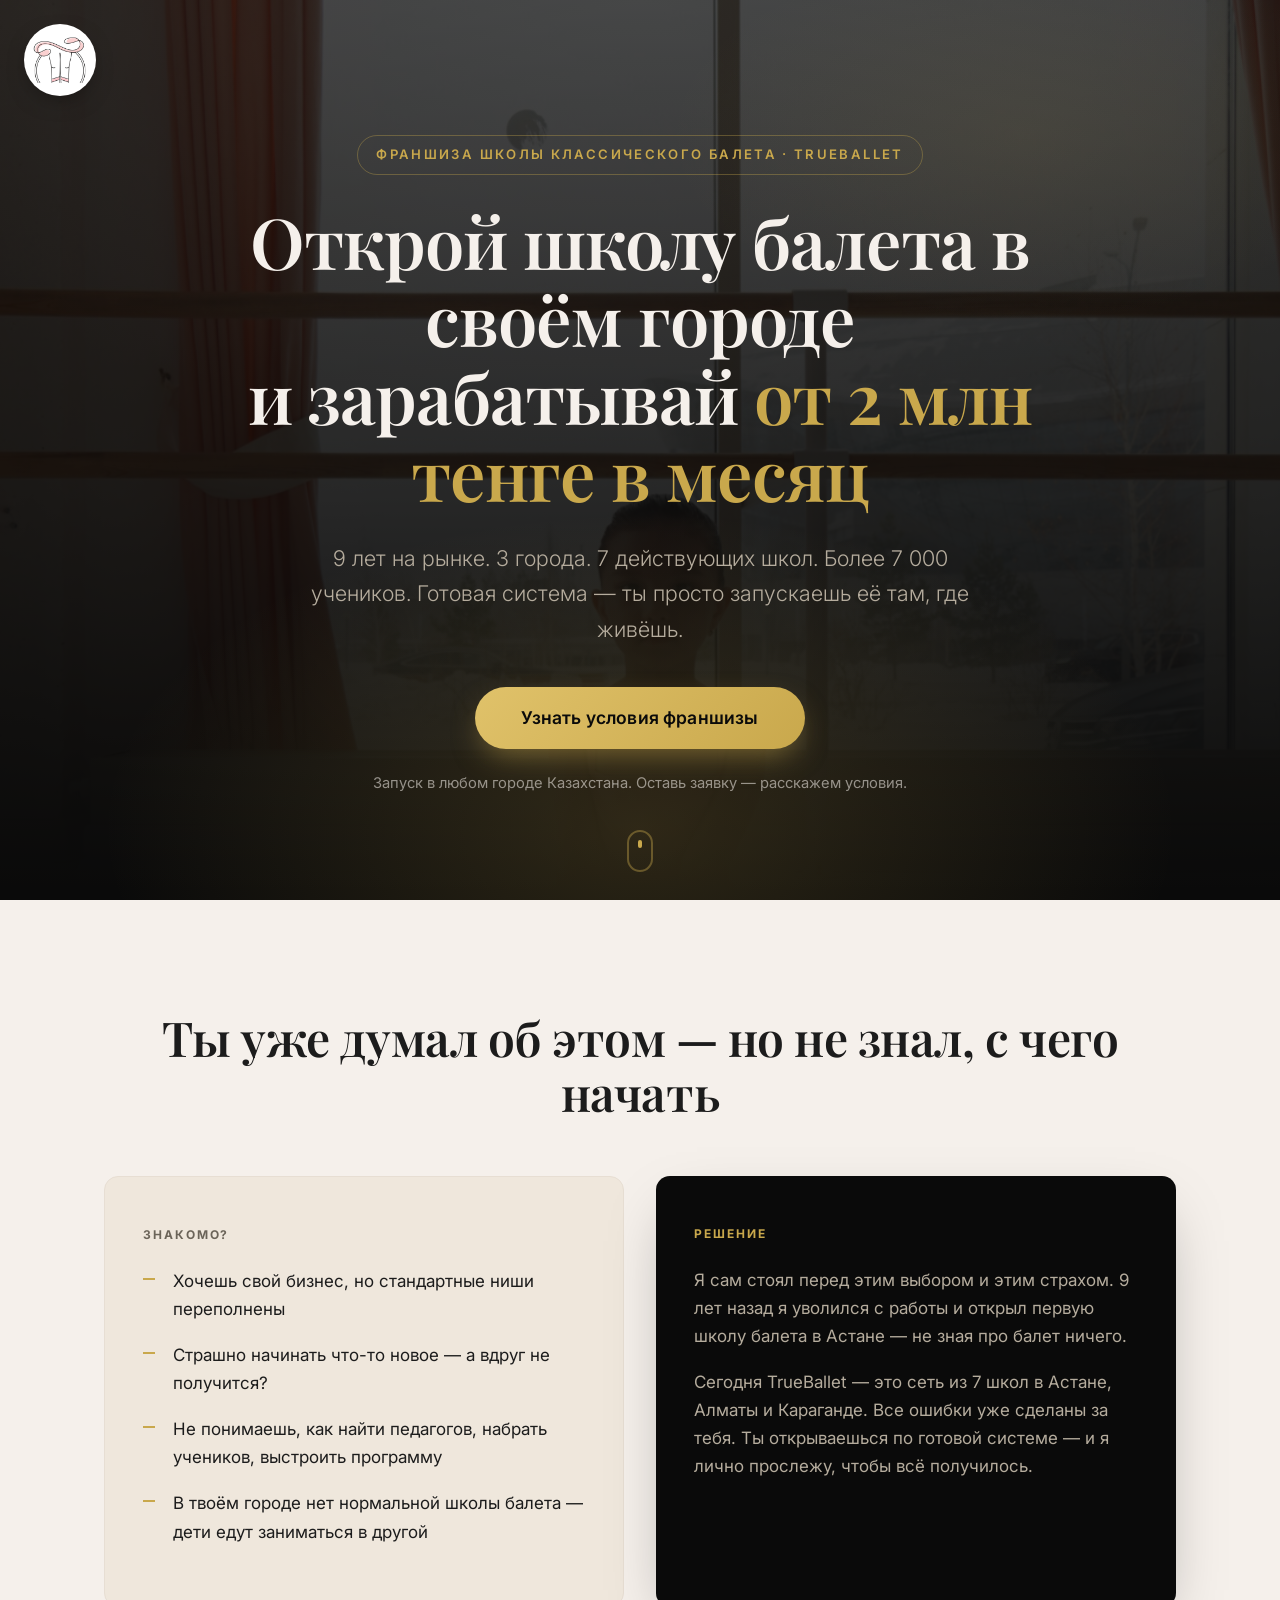
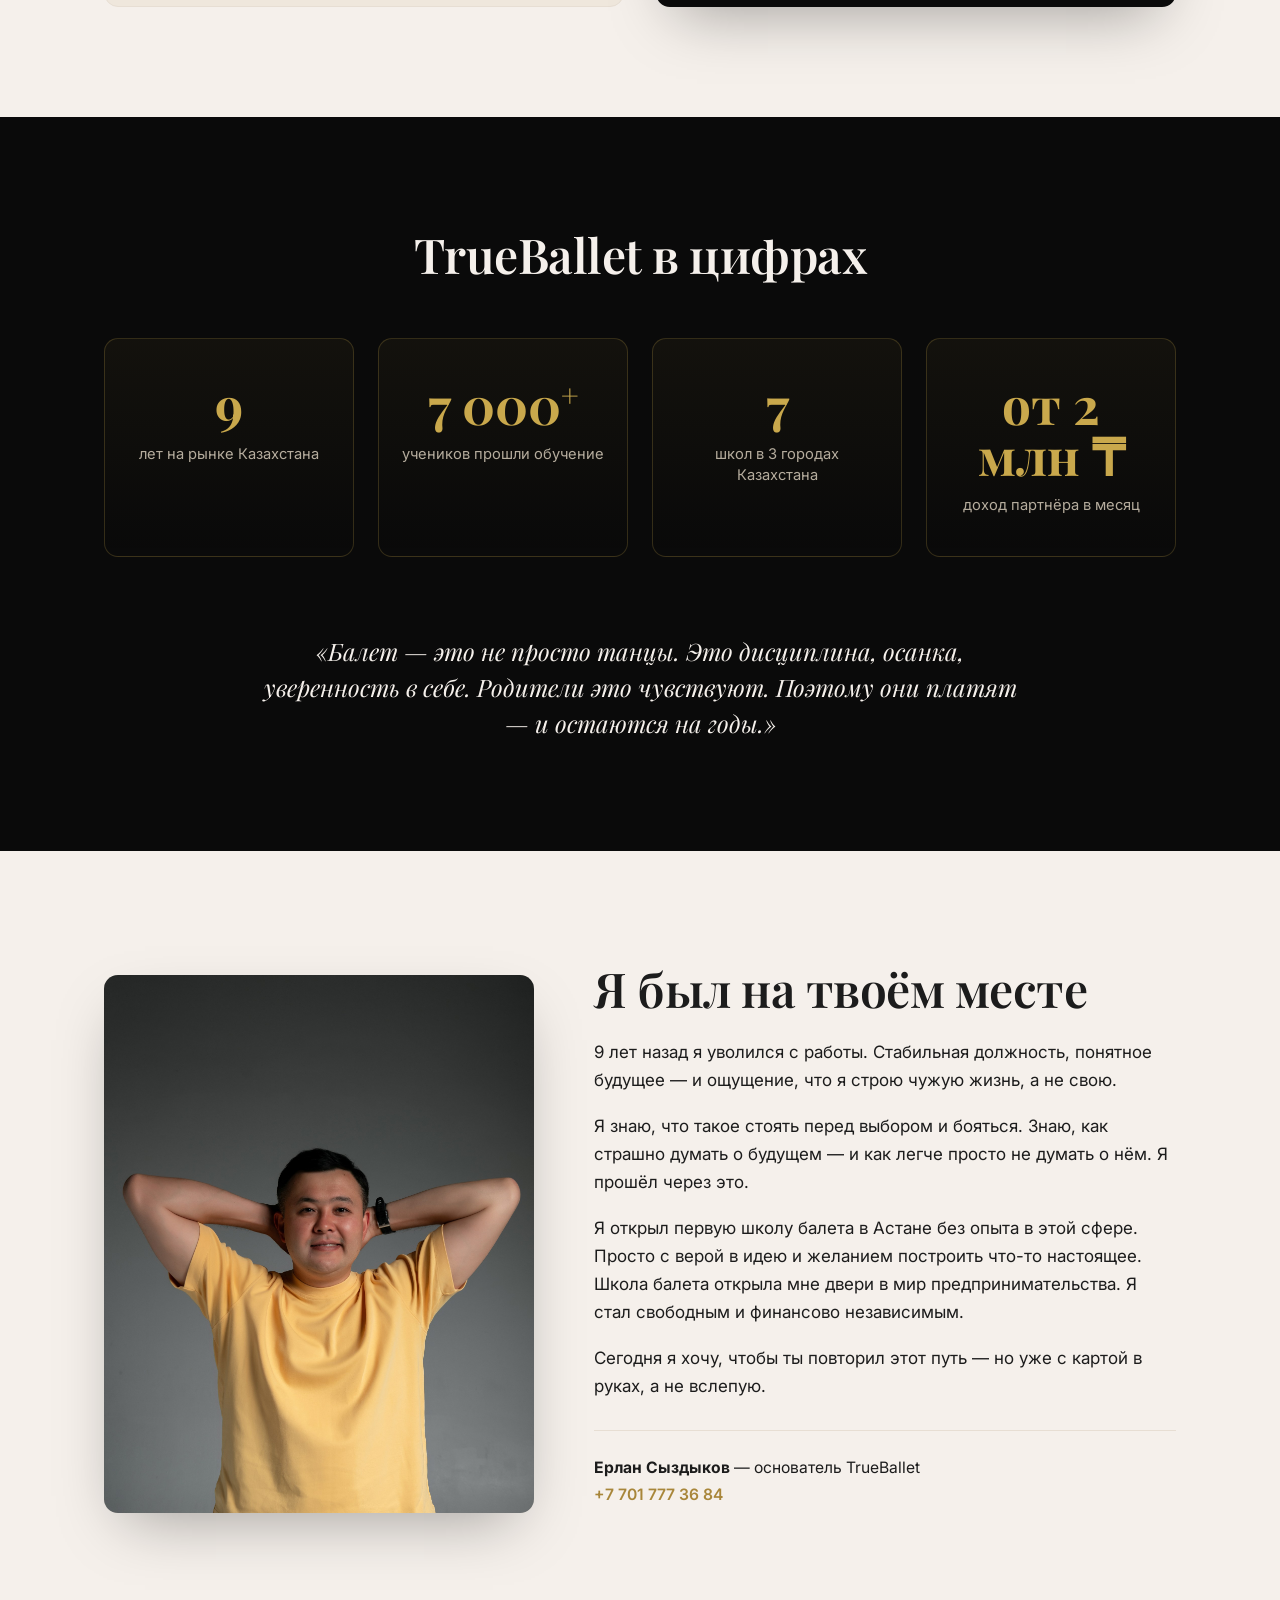
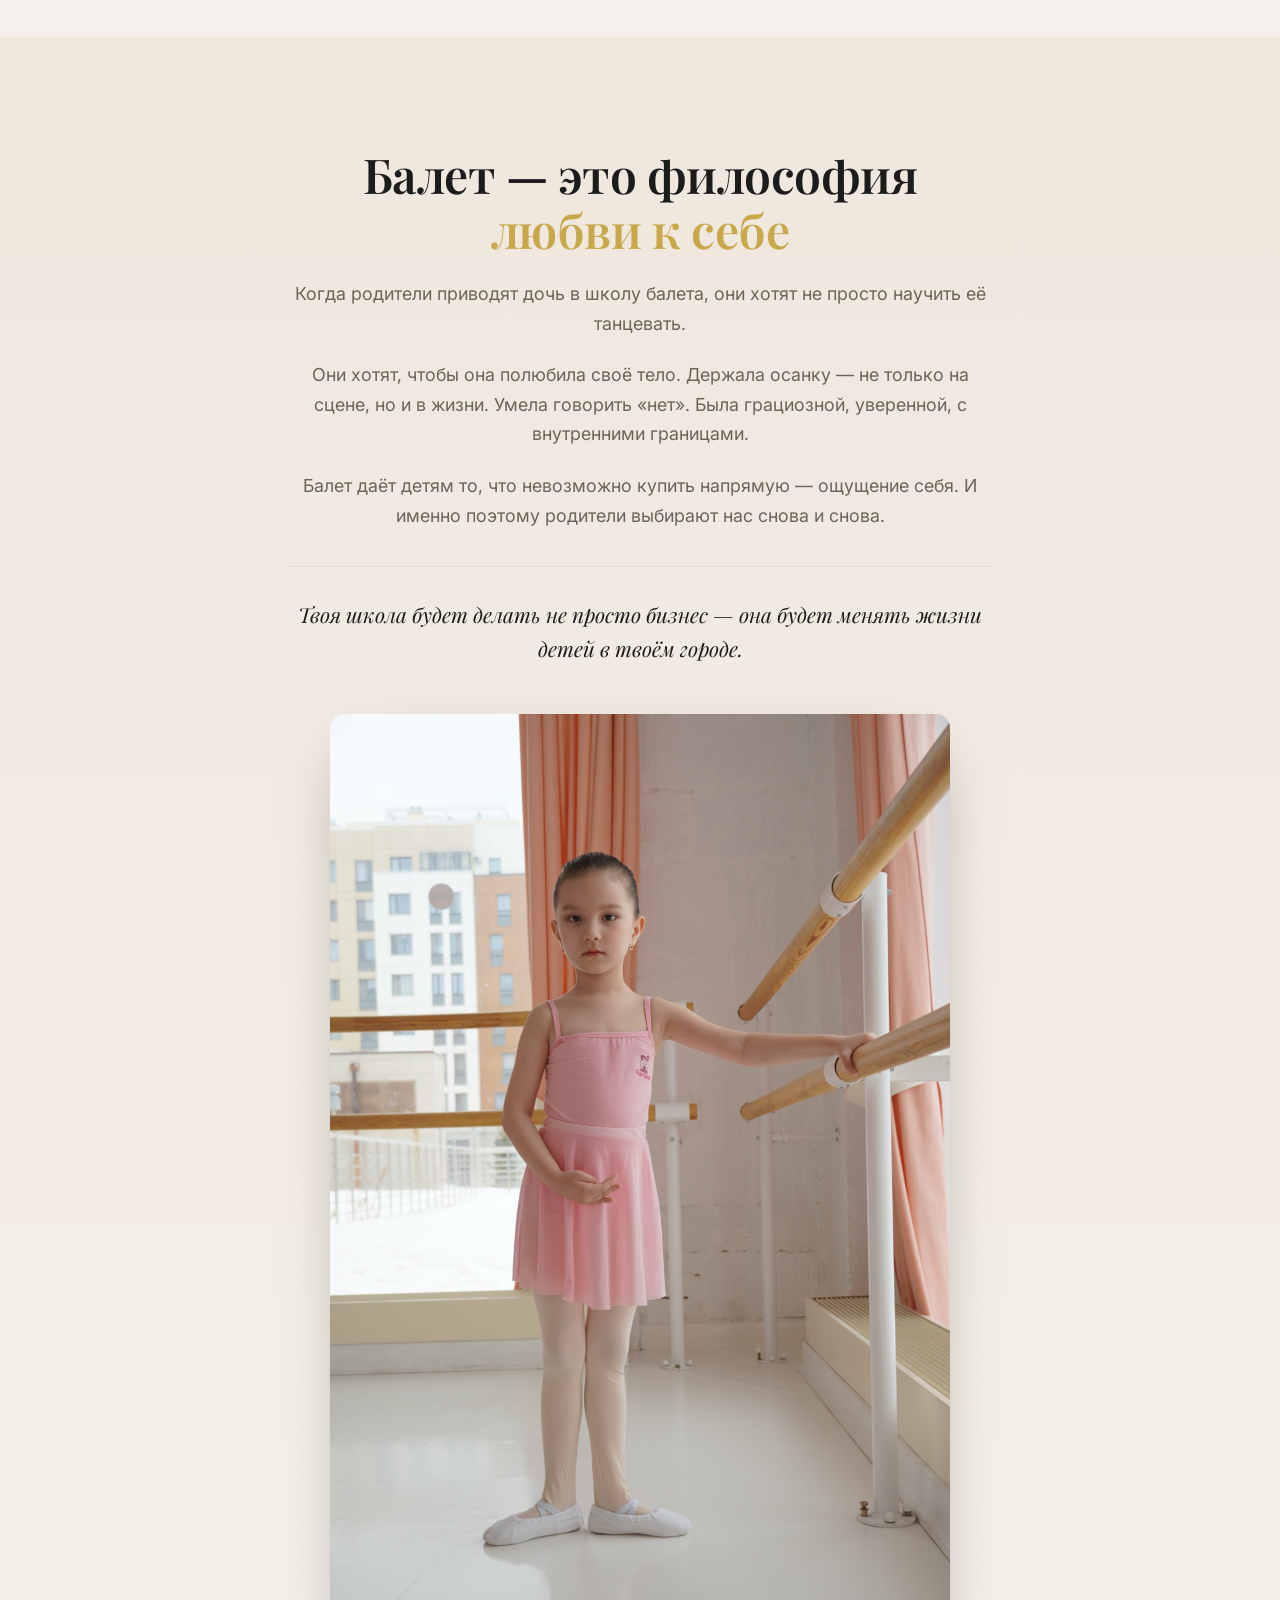
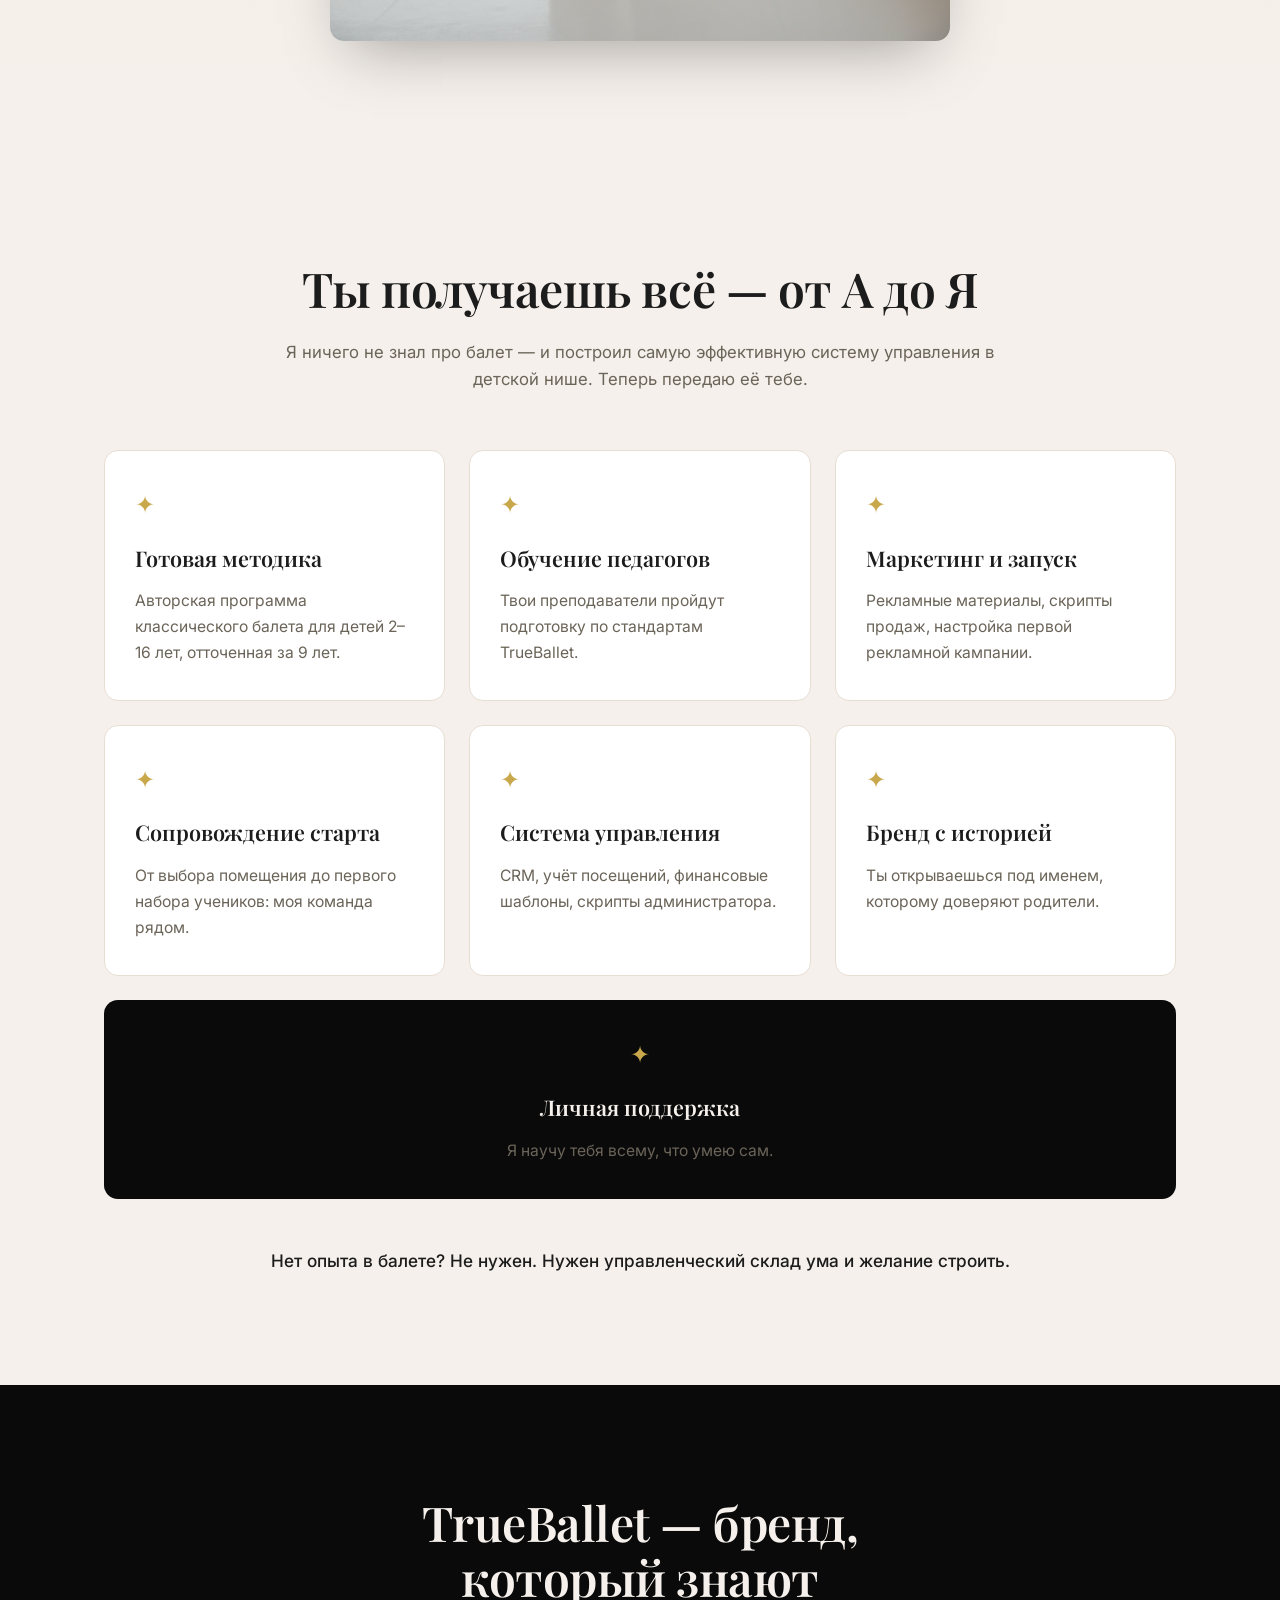
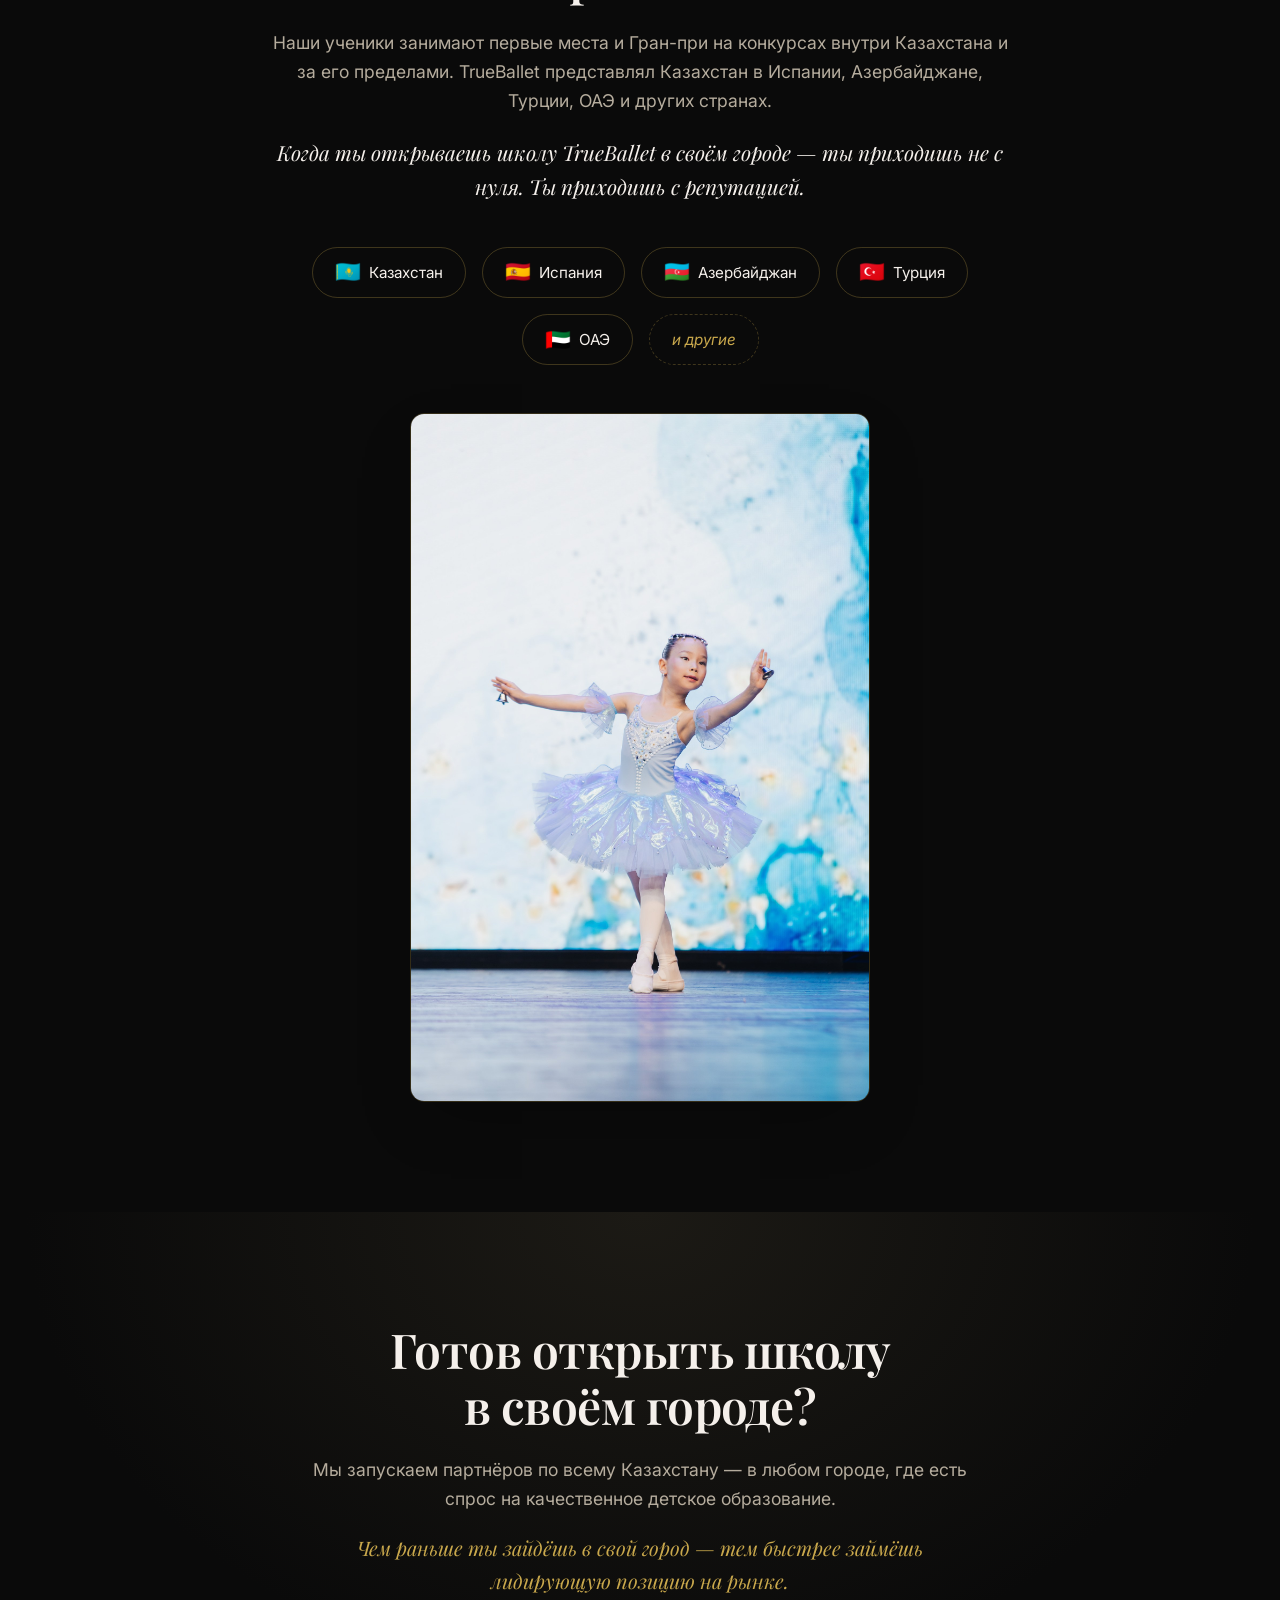
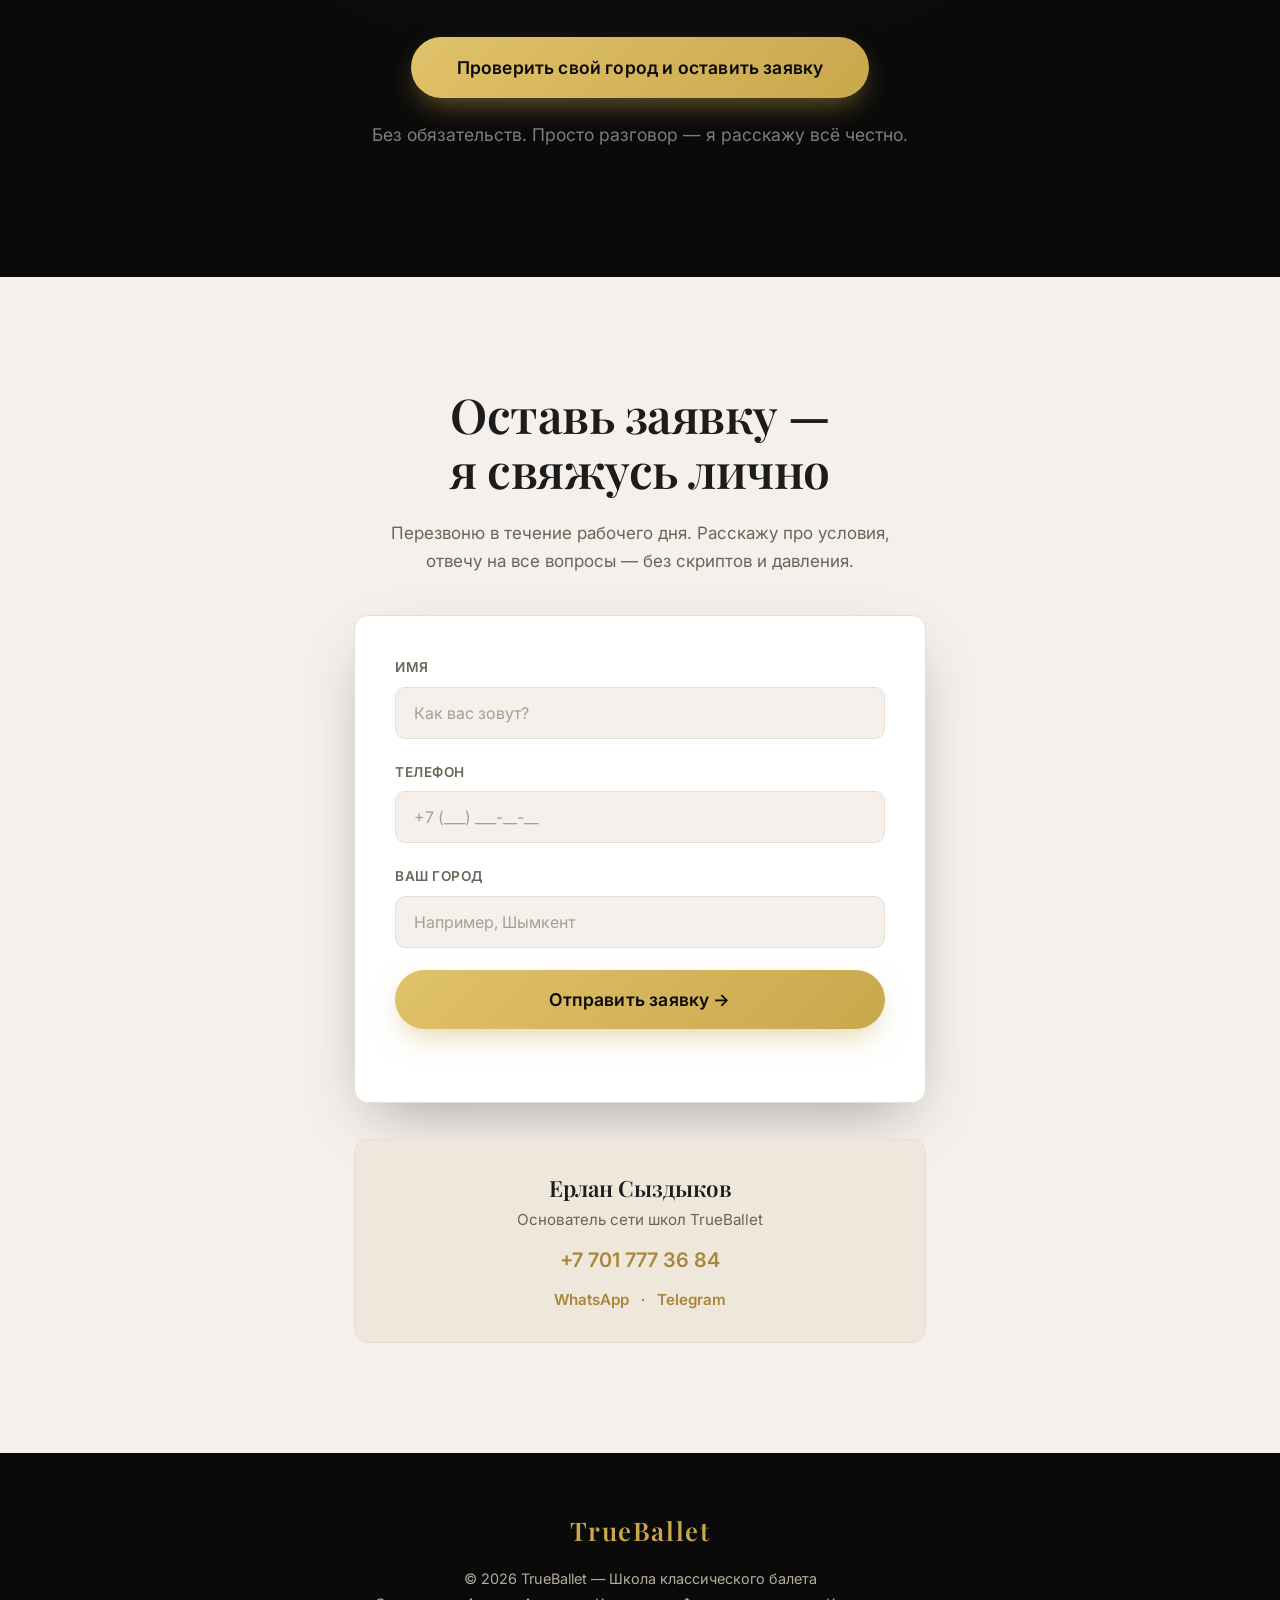
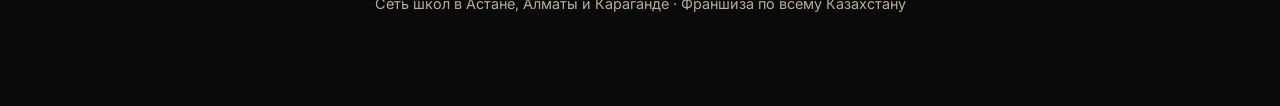
==== commit 4673d249: "Вернуть логотип в левый верхний угол hero Co-authored-by: Cursor <cursoragent@cursor.com>" ====
--- a/index.html
+++ b/index.html
@@ -94,6 +94,9 @@
     <header class="hero" id="top">
         <div class="hero__bg" aria-hidden="true"></div>
         <div class="hero__overlay"></div>
+        <a href="#top" class="hero__logo" aria-label="TrueBallet">
+            <img src="images/logo-icon.png" alt="True Ballet" width="72" height="72" decoding="async" />
+        </a>
         <div class="container hero__inner">
             <p class="hero__tag reveal">Франшиза школы классического балета · TrueBallet</p>
             <h1 class="hero__title reveal">
--- a/styles.css
+++ b/styles.css
@@ -197,6 +197,26 @@
     pointer-events: none;
 }
 
+.hero__logo {
+    position: absolute;
+    top: 24px;
+    left: 24px;
+    z-index: 3;
+    line-height: 0;
+    transition: transform 0.3s var(--ease), opacity 0.3s var(--ease);
+}
+.hero__logo:hover {
+    transform: scale(1.04);
+}
+.hero__logo img {
+    display: block;
+    width: 72px;
+    height: 72px;
+    border-radius: 50%;
+    background: #fff;
+    box-shadow: 0 8px 24px -10px rgba(0, 0, 0, 0.55);
+}
+
 .hero__inner {
     position: relative;
     z-index: 2;
@@ -871,6 +891,14 @@
         align-items: flex-start;
         padding: 90px 0 64px;
     }
+    .hero__logo {
+        top: 16px;
+        left: 16px;
+    }
+    .hero__logo img {
+        width: 56px;
+        height: 56px;
+    }
     .hero__tag {
         margin-bottom: 20px;
     }
@@ -896,6 +924,14 @@
     .hero {
         padding-top: 68px;
     }
+    .hero__logo {
+        top: 12px;
+        left: 12px;
+    }
+    .hero__logo img {
+        width: 48px;
+        height: 48px;
+    }
     .hero__tag {
         font-size: 0.72rem;
         letter-spacing: 0.12em;
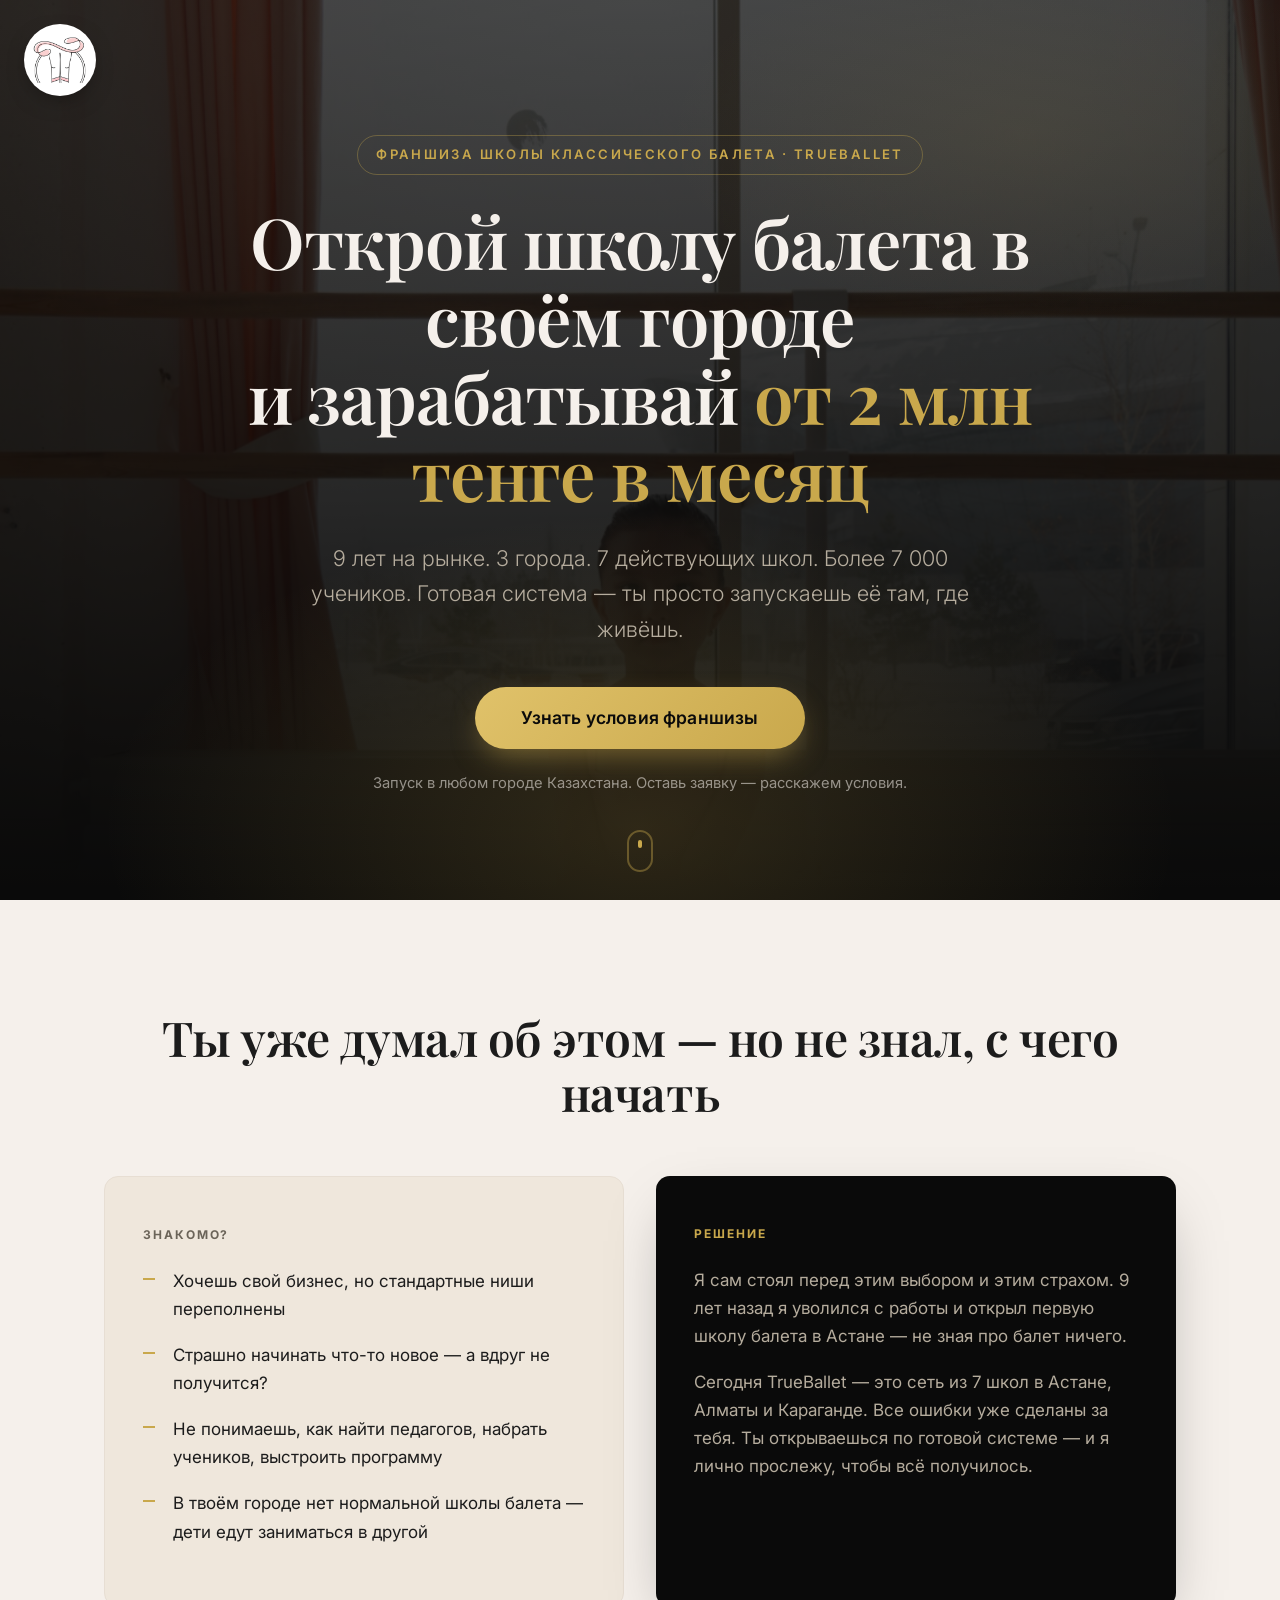
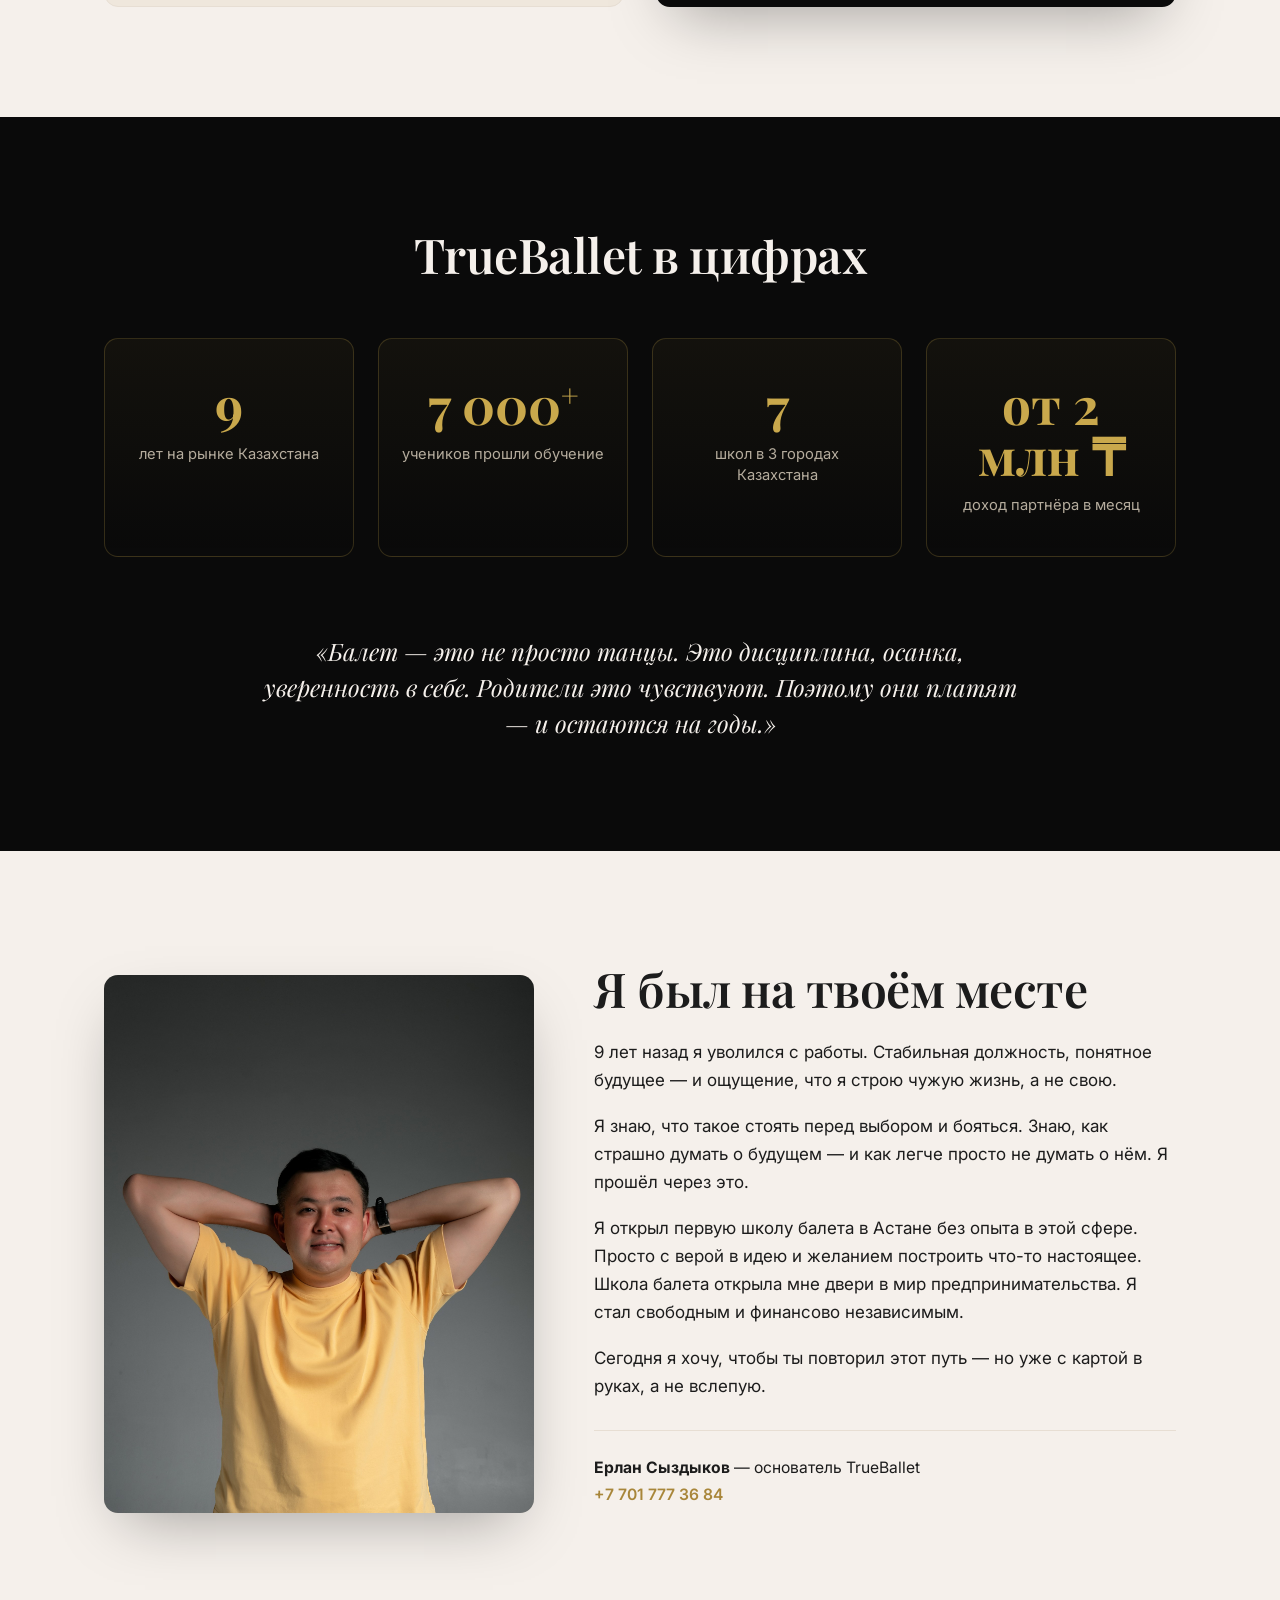
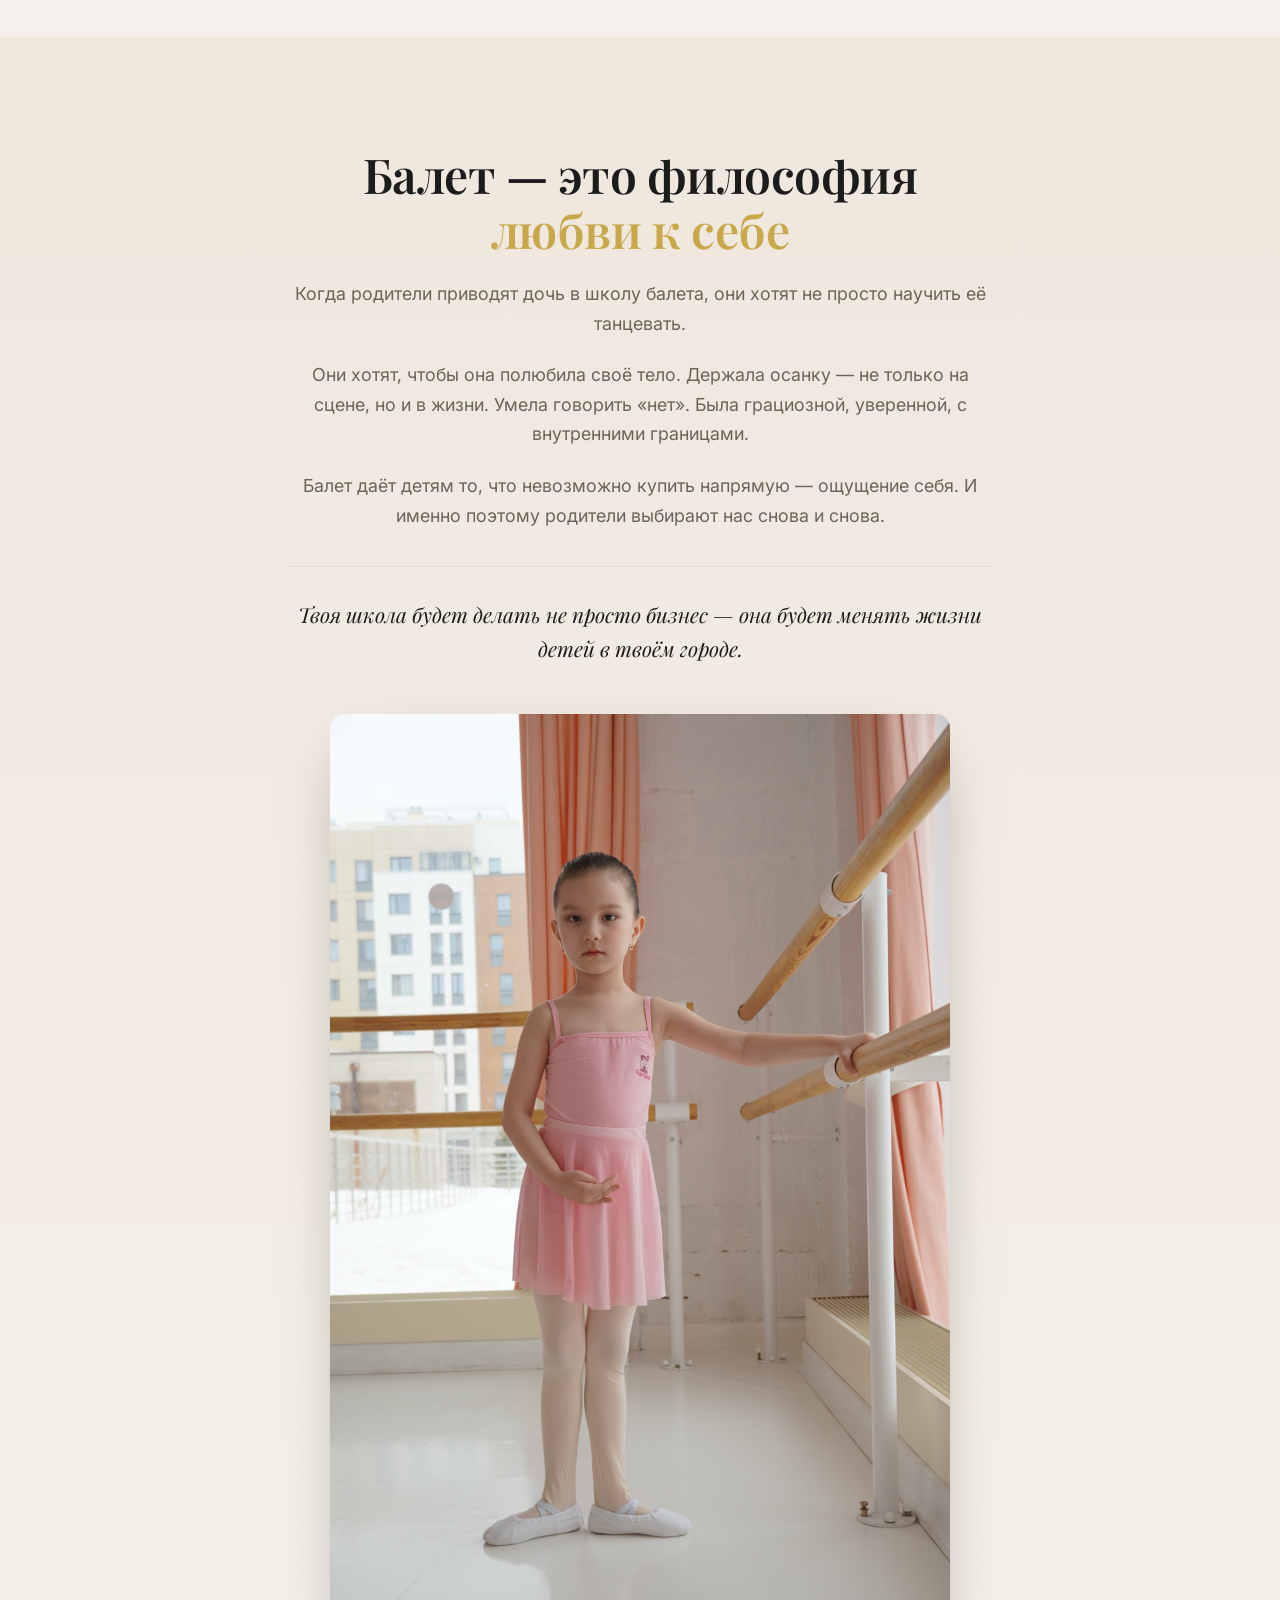
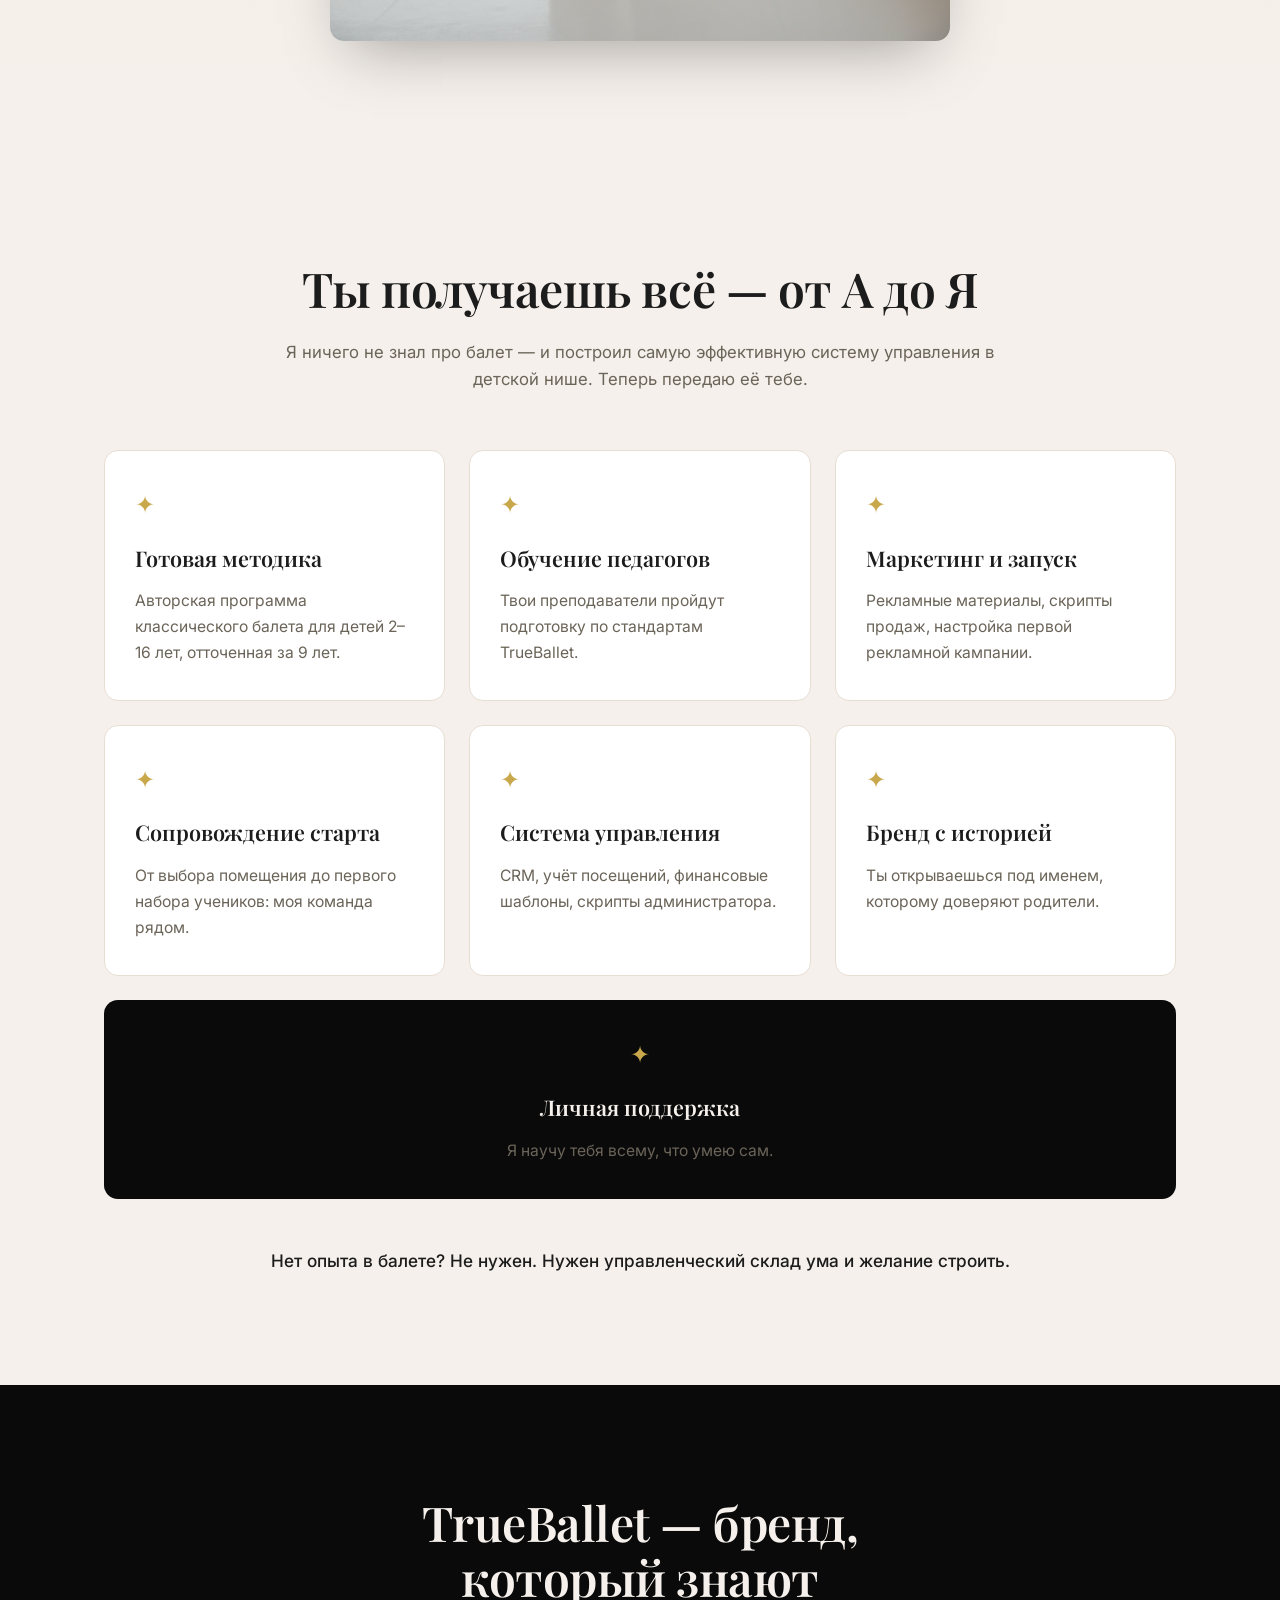
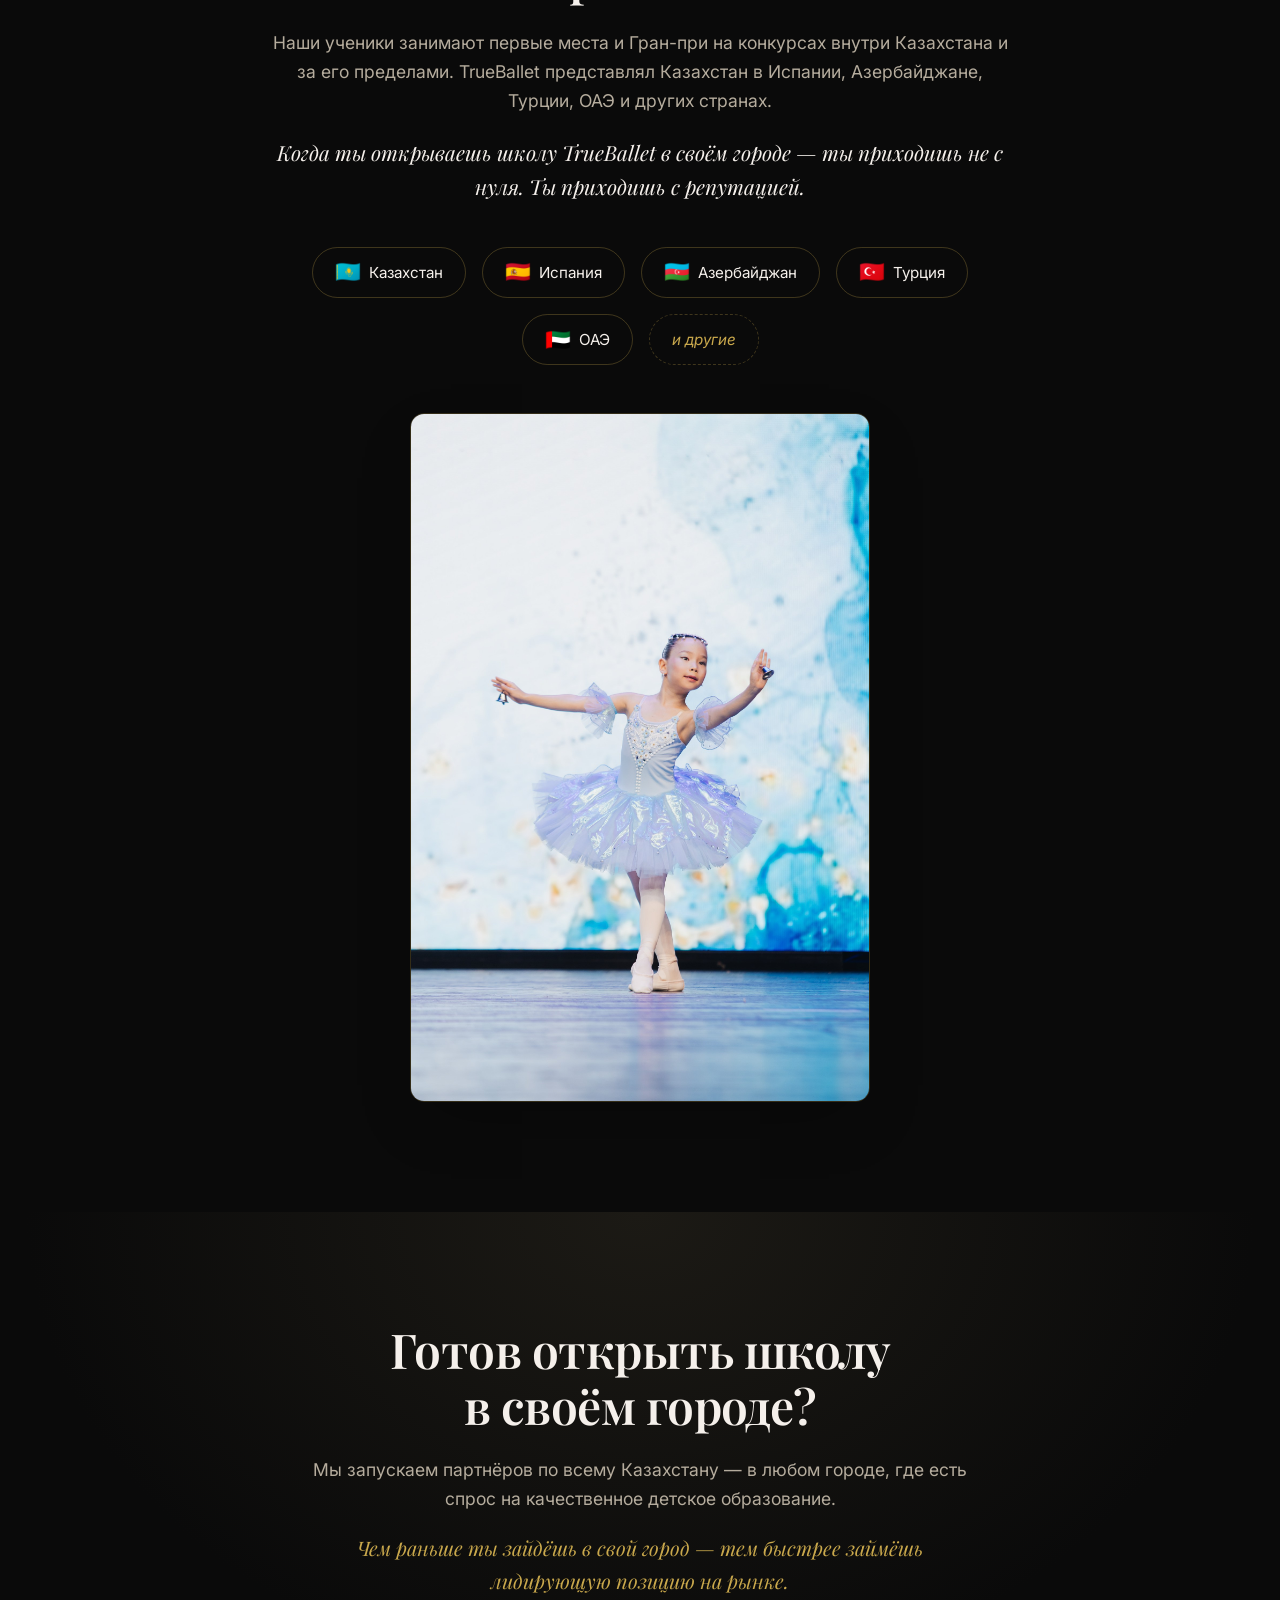
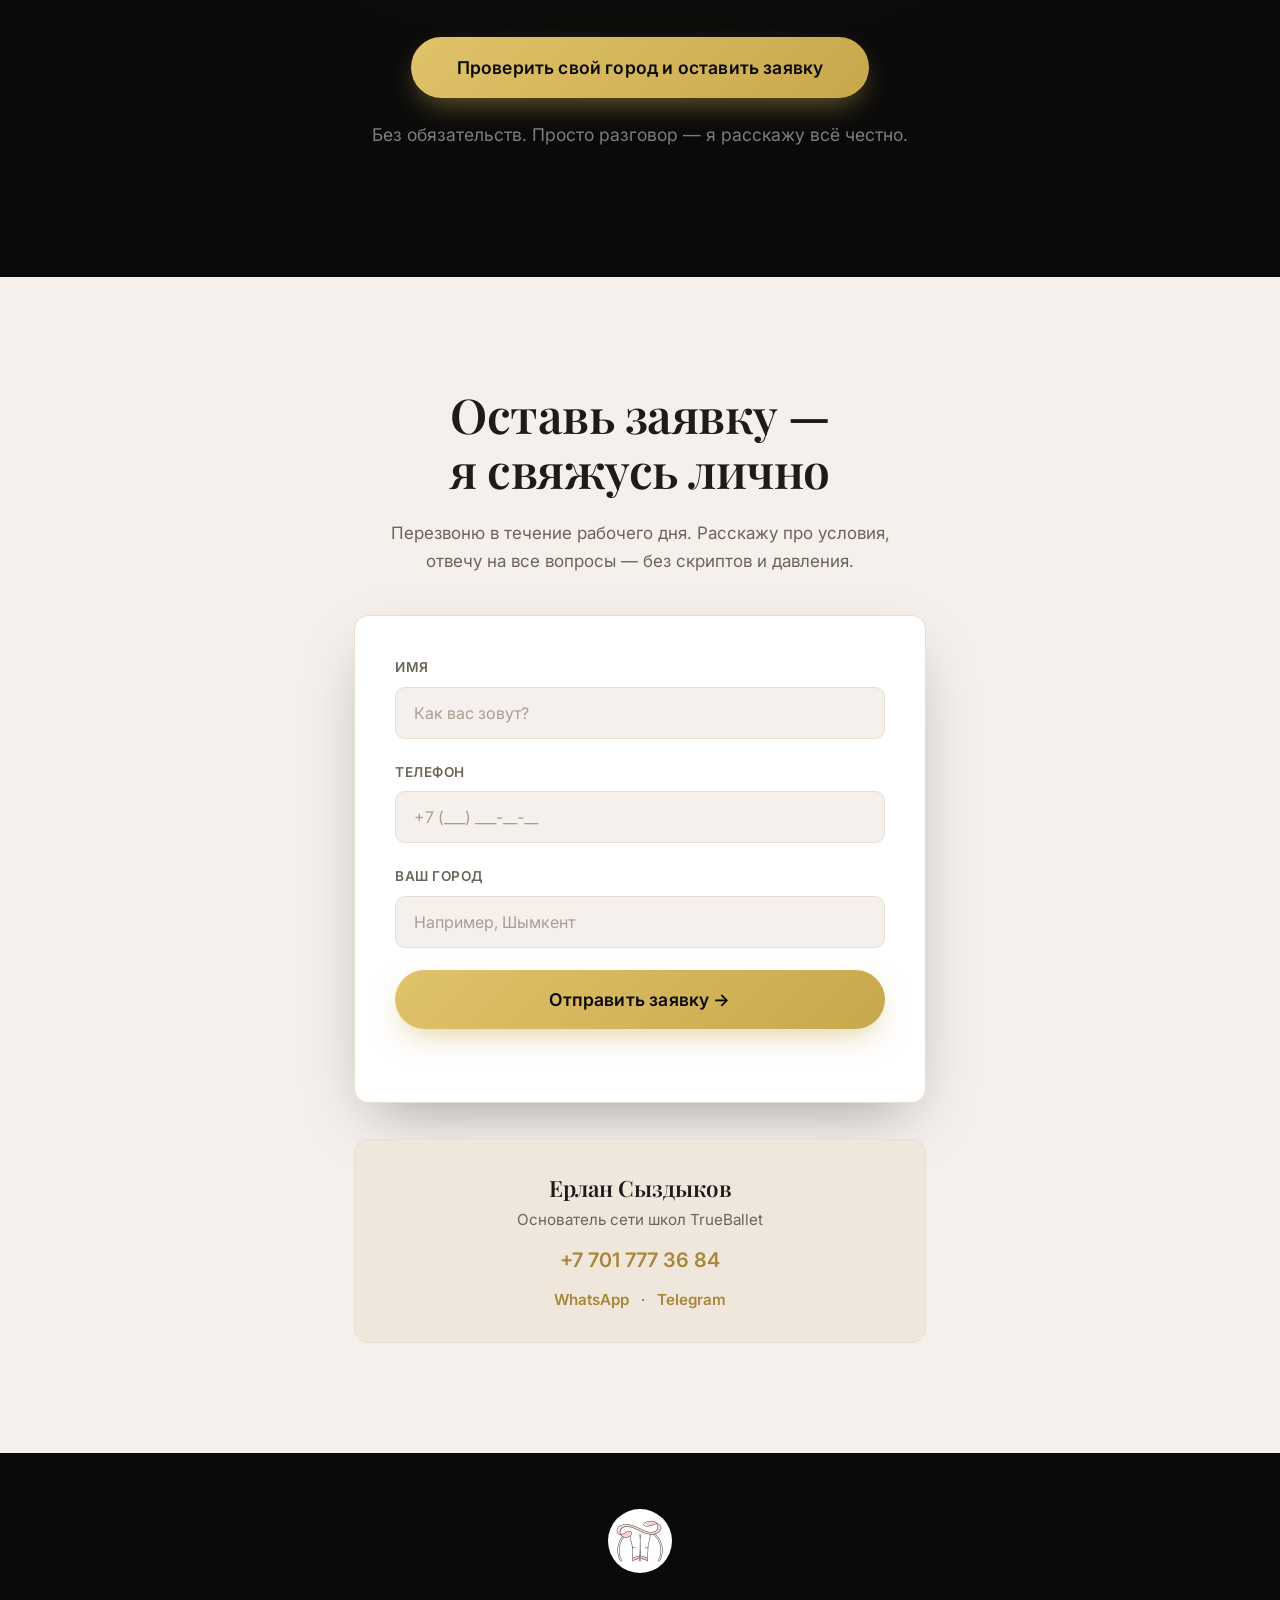
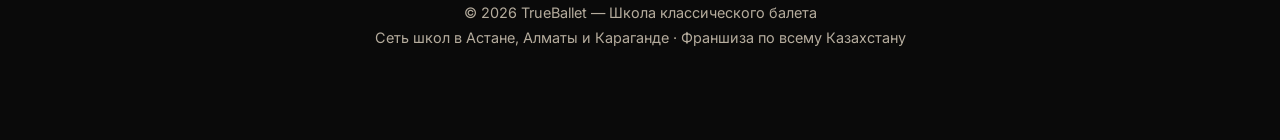
==== commit d8f1ba28: "Вернуть круглое лого в footer и на страницу thanks Co-authored-by: Cursor <cursoragent@cursor.com>" ====
--- a/index.html
+++ b/index.html
@@ -394,7 +394,9 @@
     <!-- ============ БЛОК 10 — FOOTER ============ -->
     <footer class="footer">
         <div class="container">
-            <p class="footer__brand">TrueBallet</p>
+            <a href="#top" class="footer__logo" aria-label="TrueBallet — наверх">
+                <img src="images/logo-icon.png" alt="True Ballet" width="64" height="64" loading="lazy" decoding="async" />
+            </a>
             <p class="footer__text">
                 © 2026 TrueBallet — Школа классического балета<br />
                 Сеть школ в Астане, Алматы и Караганде · Франшиза по всему Казахстану
--- a/styles.css
+++ b/styles.css
@@ -764,13 +764,18 @@
     text-align: center;
     padding: 56px 0 90px;
 }
-.footer__brand {
-    font-family: var(--font-serif);
-    font-size: 1.6rem;
-    font-weight: 600;
-    color: var(--gold);
-    letter-spacing: 0.06em;
-    margin-bottom: 16px;
+.footer__logo {
+    display: inline-block;
+    margin-bottom: 20px;
+    line-height: 0;
+}
+.footer__logo img {
+    display: block;
+    width: 64px;
+    height: 64px;
+    margin: 0 auto;
+    border-radius: 50%;
+    background: #fff;
 }
 .footer__text {
     font-size: 0.9rem;
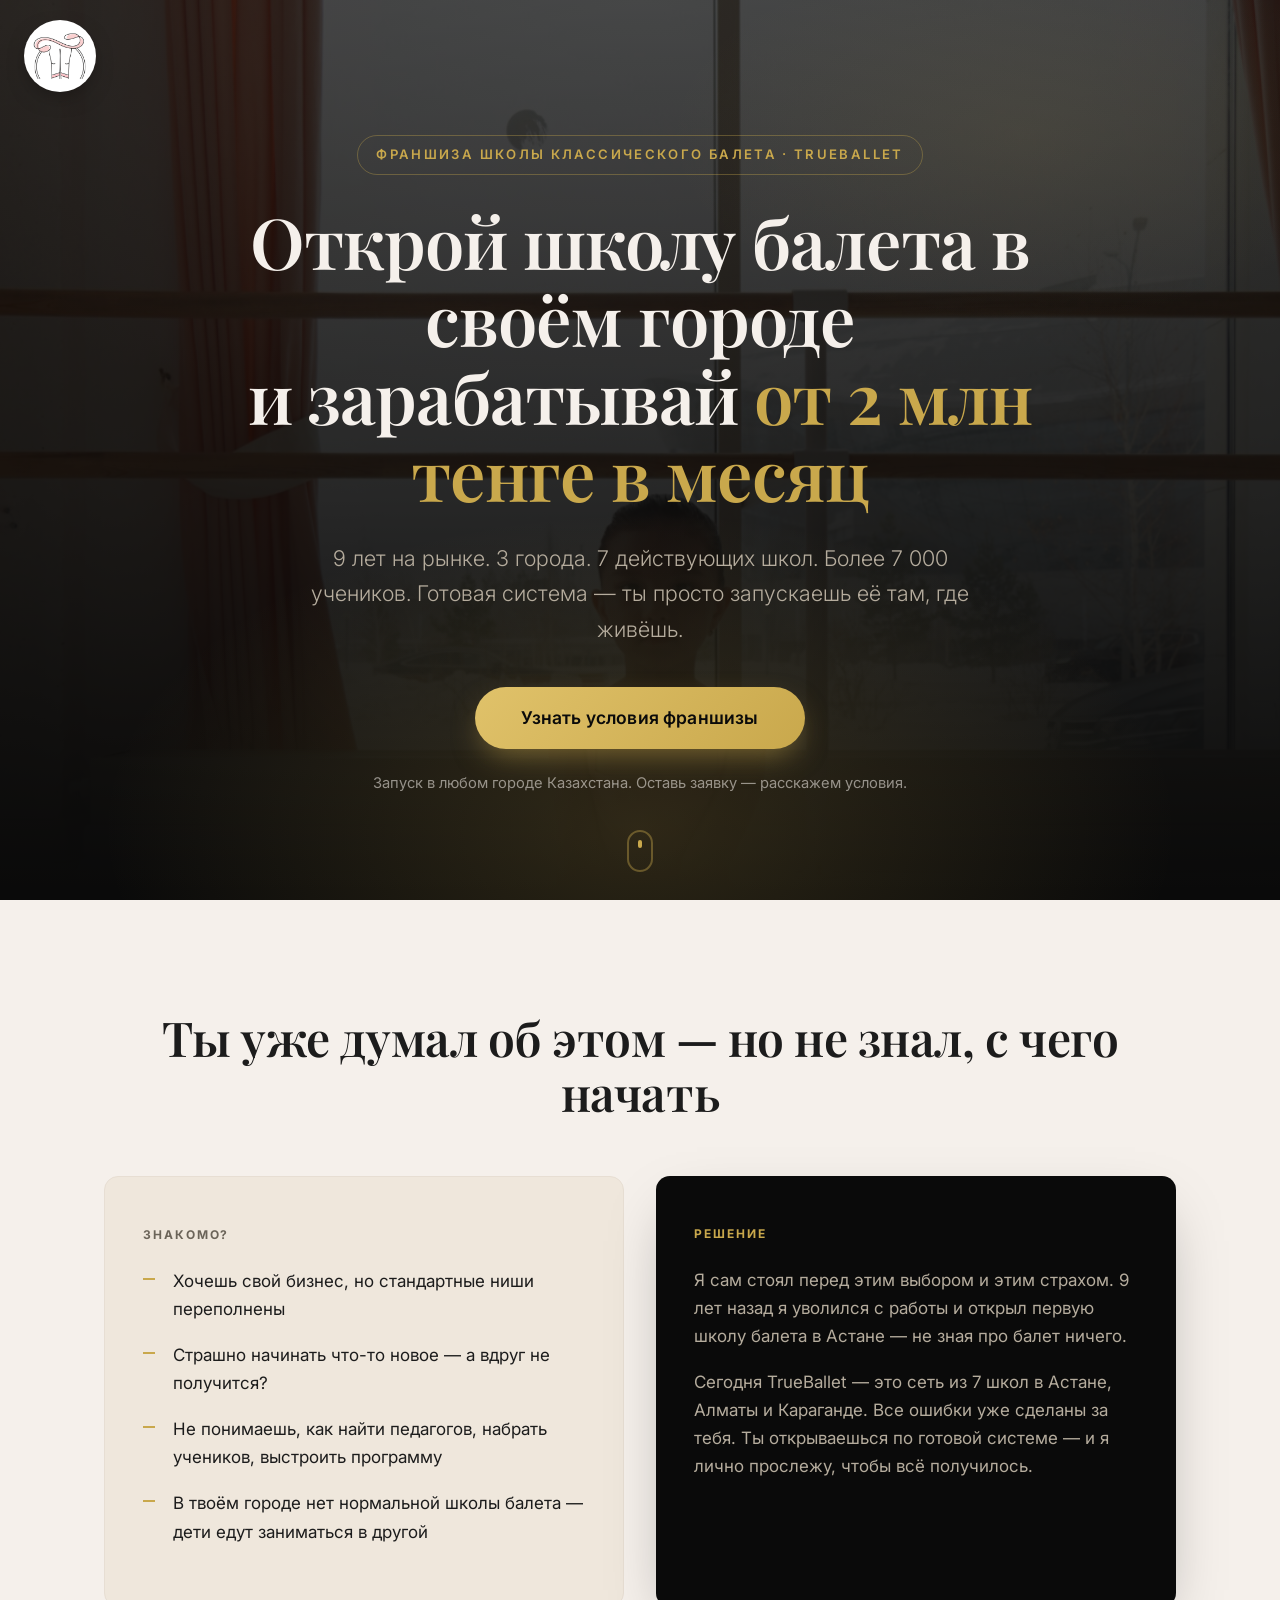
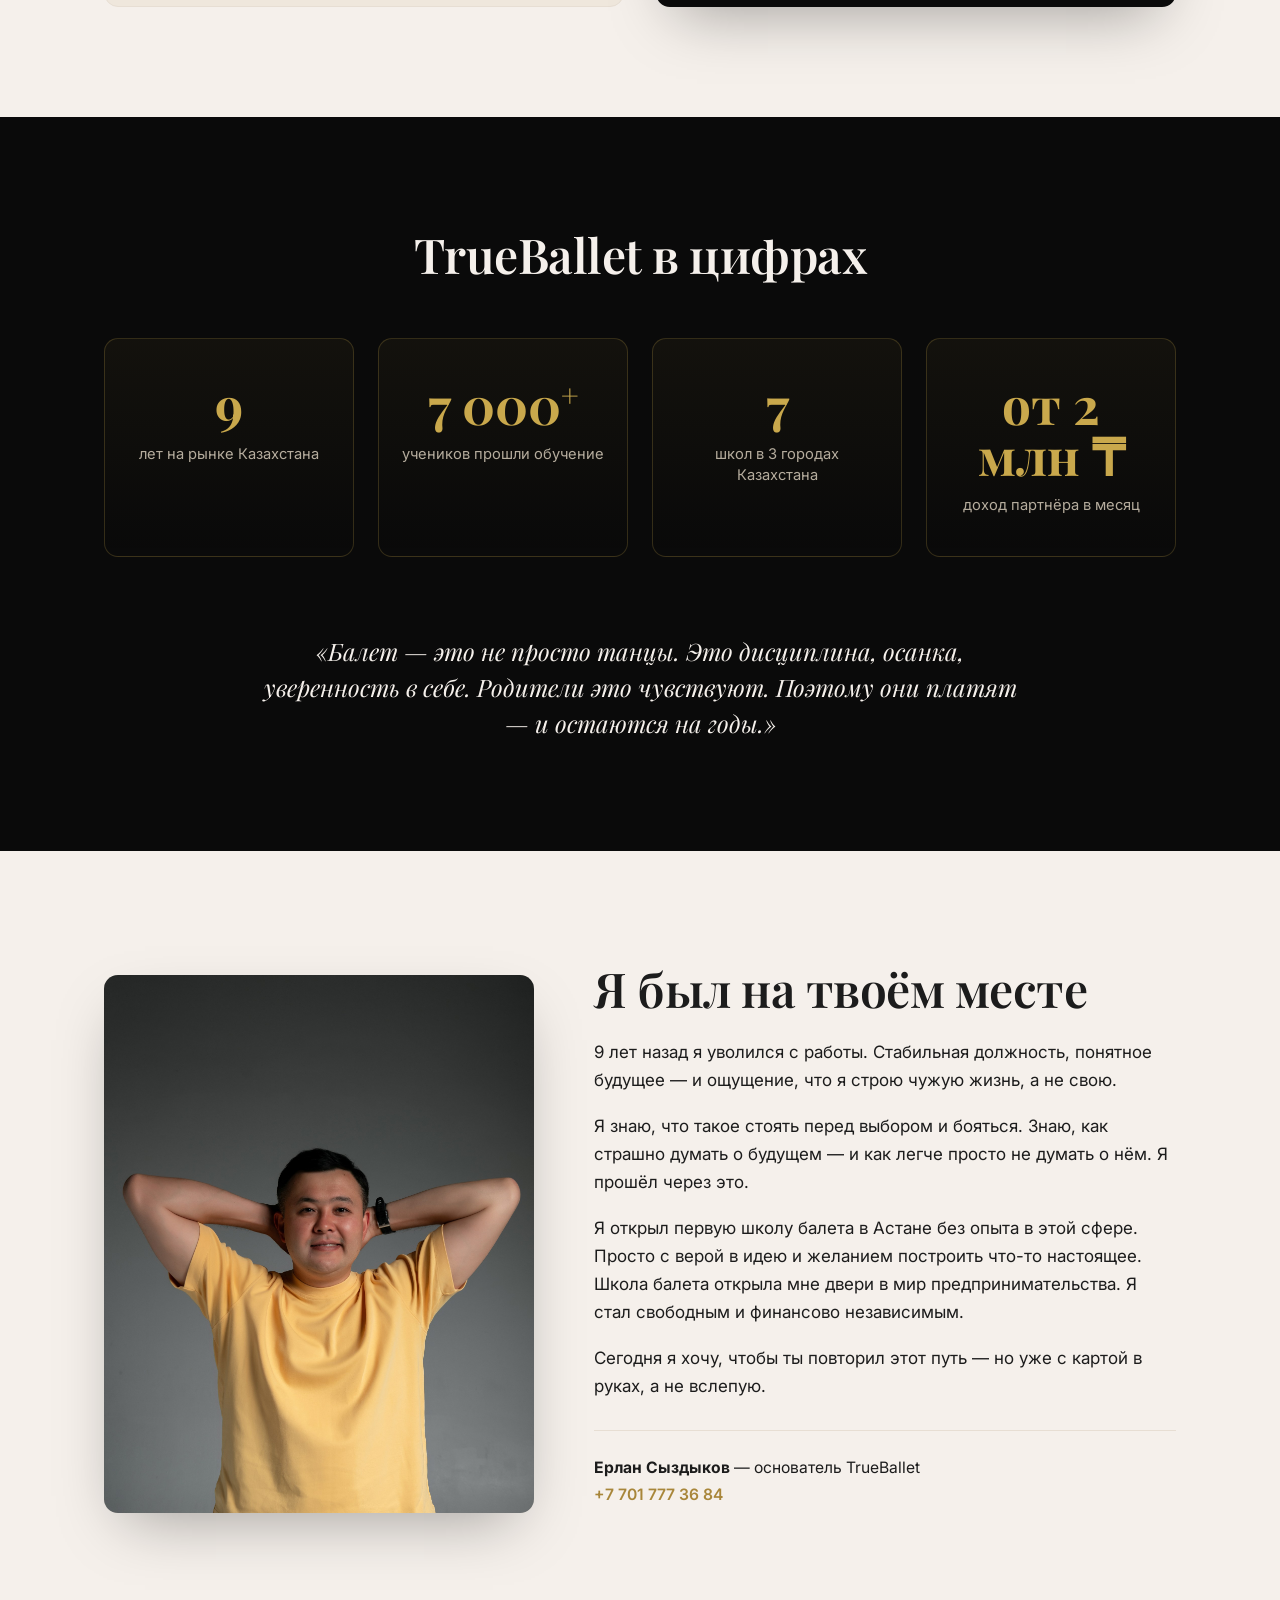
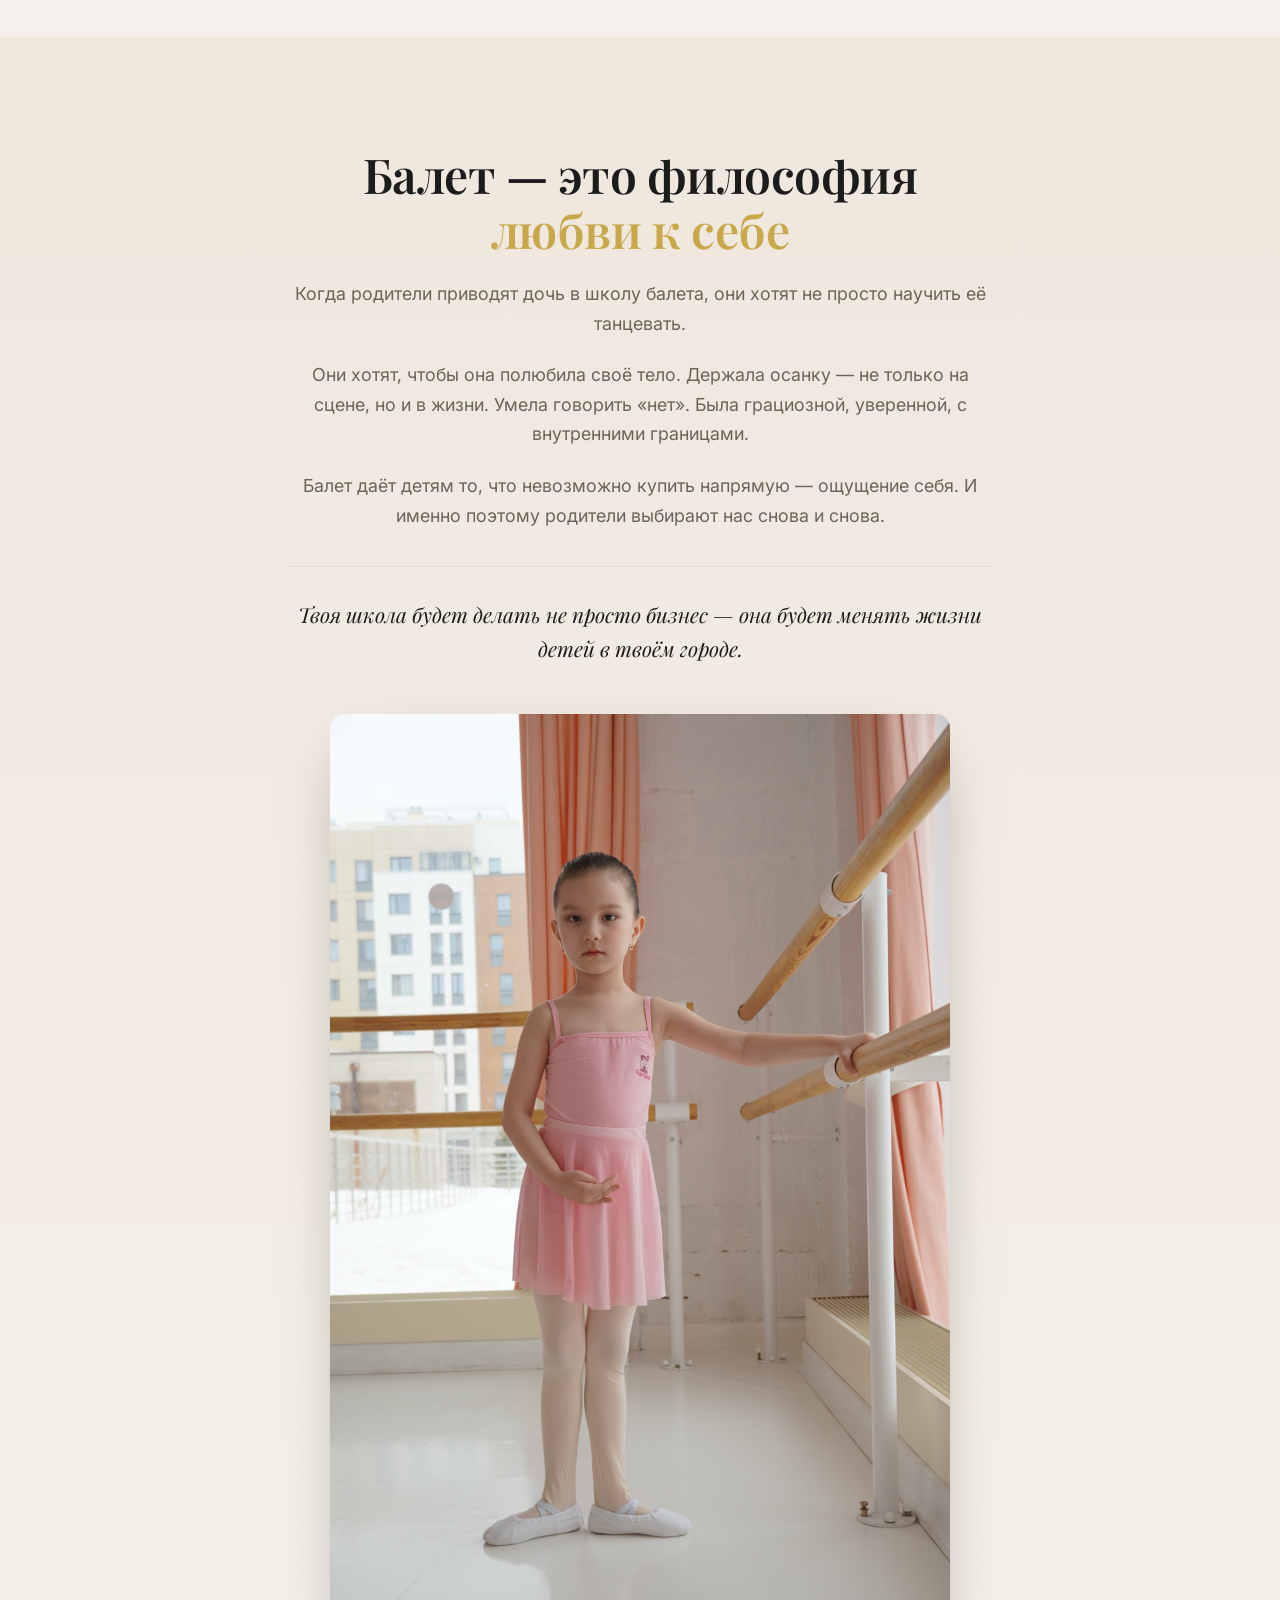
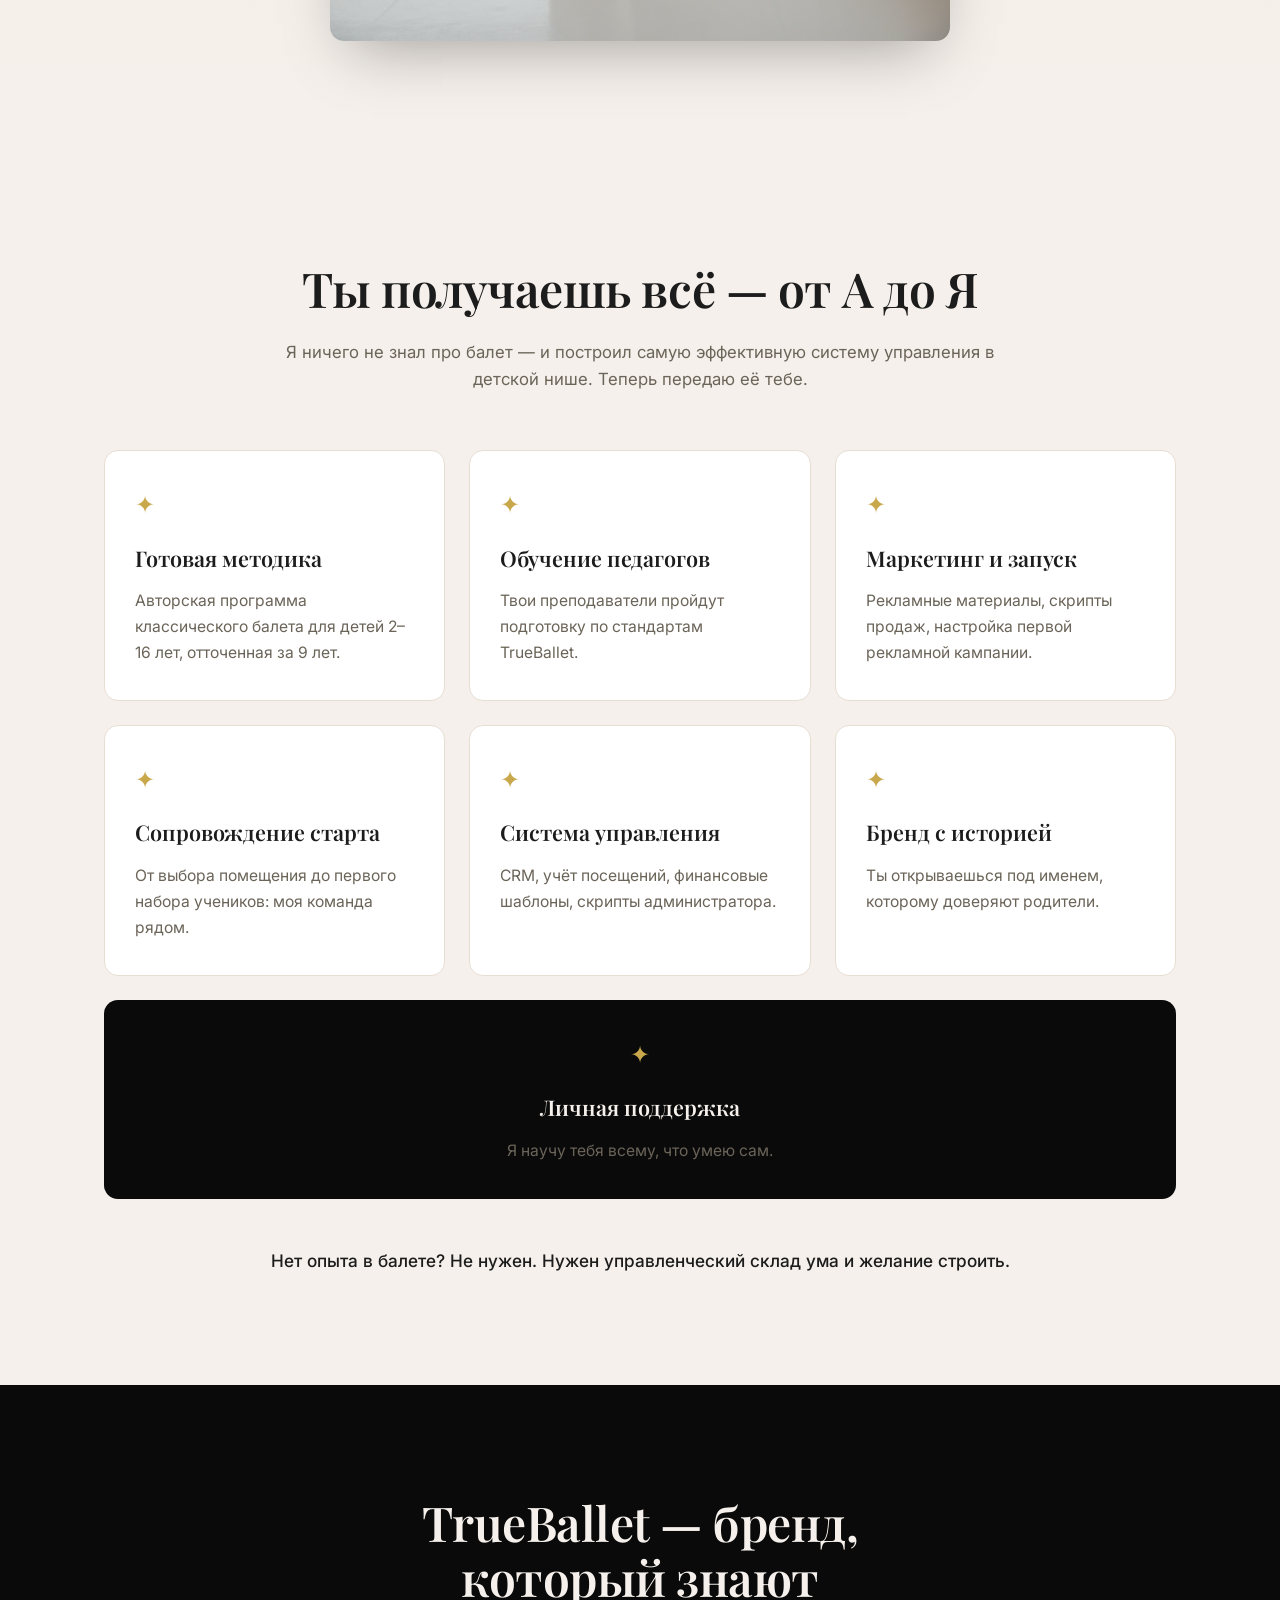
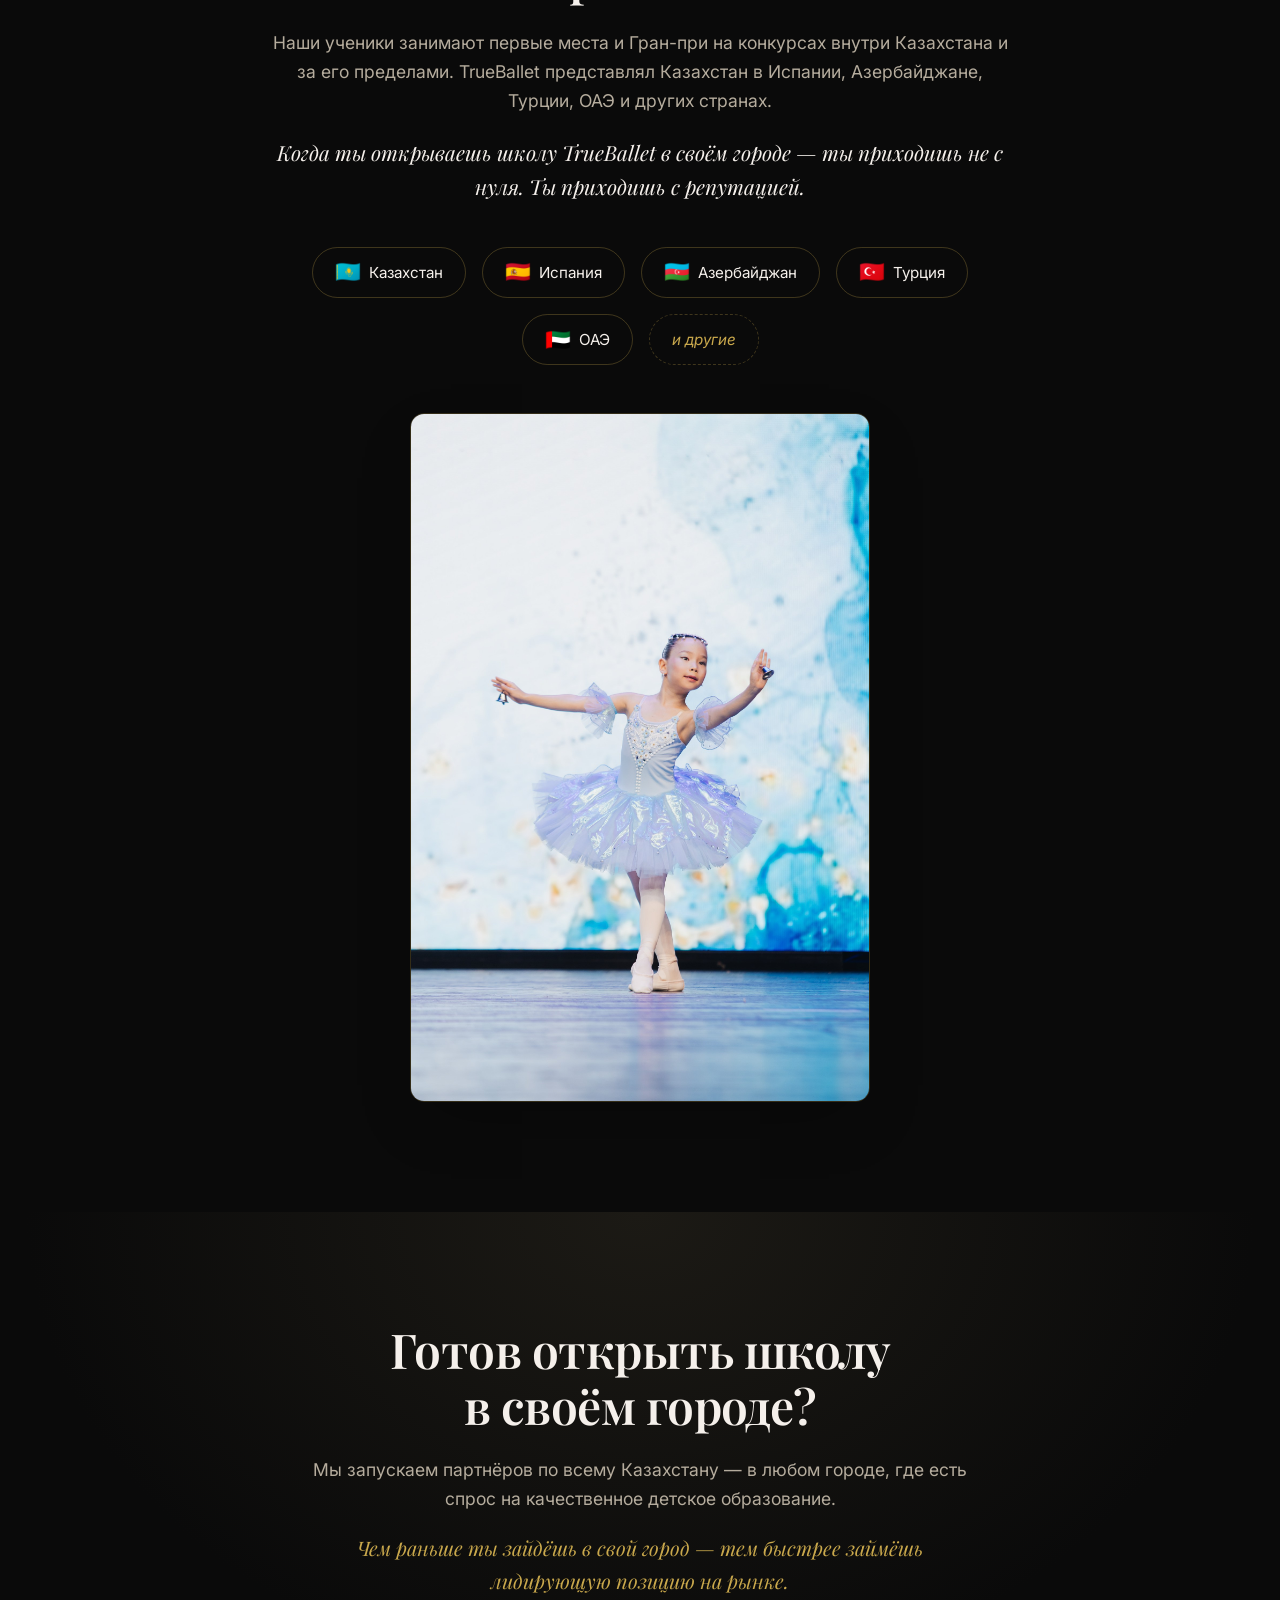
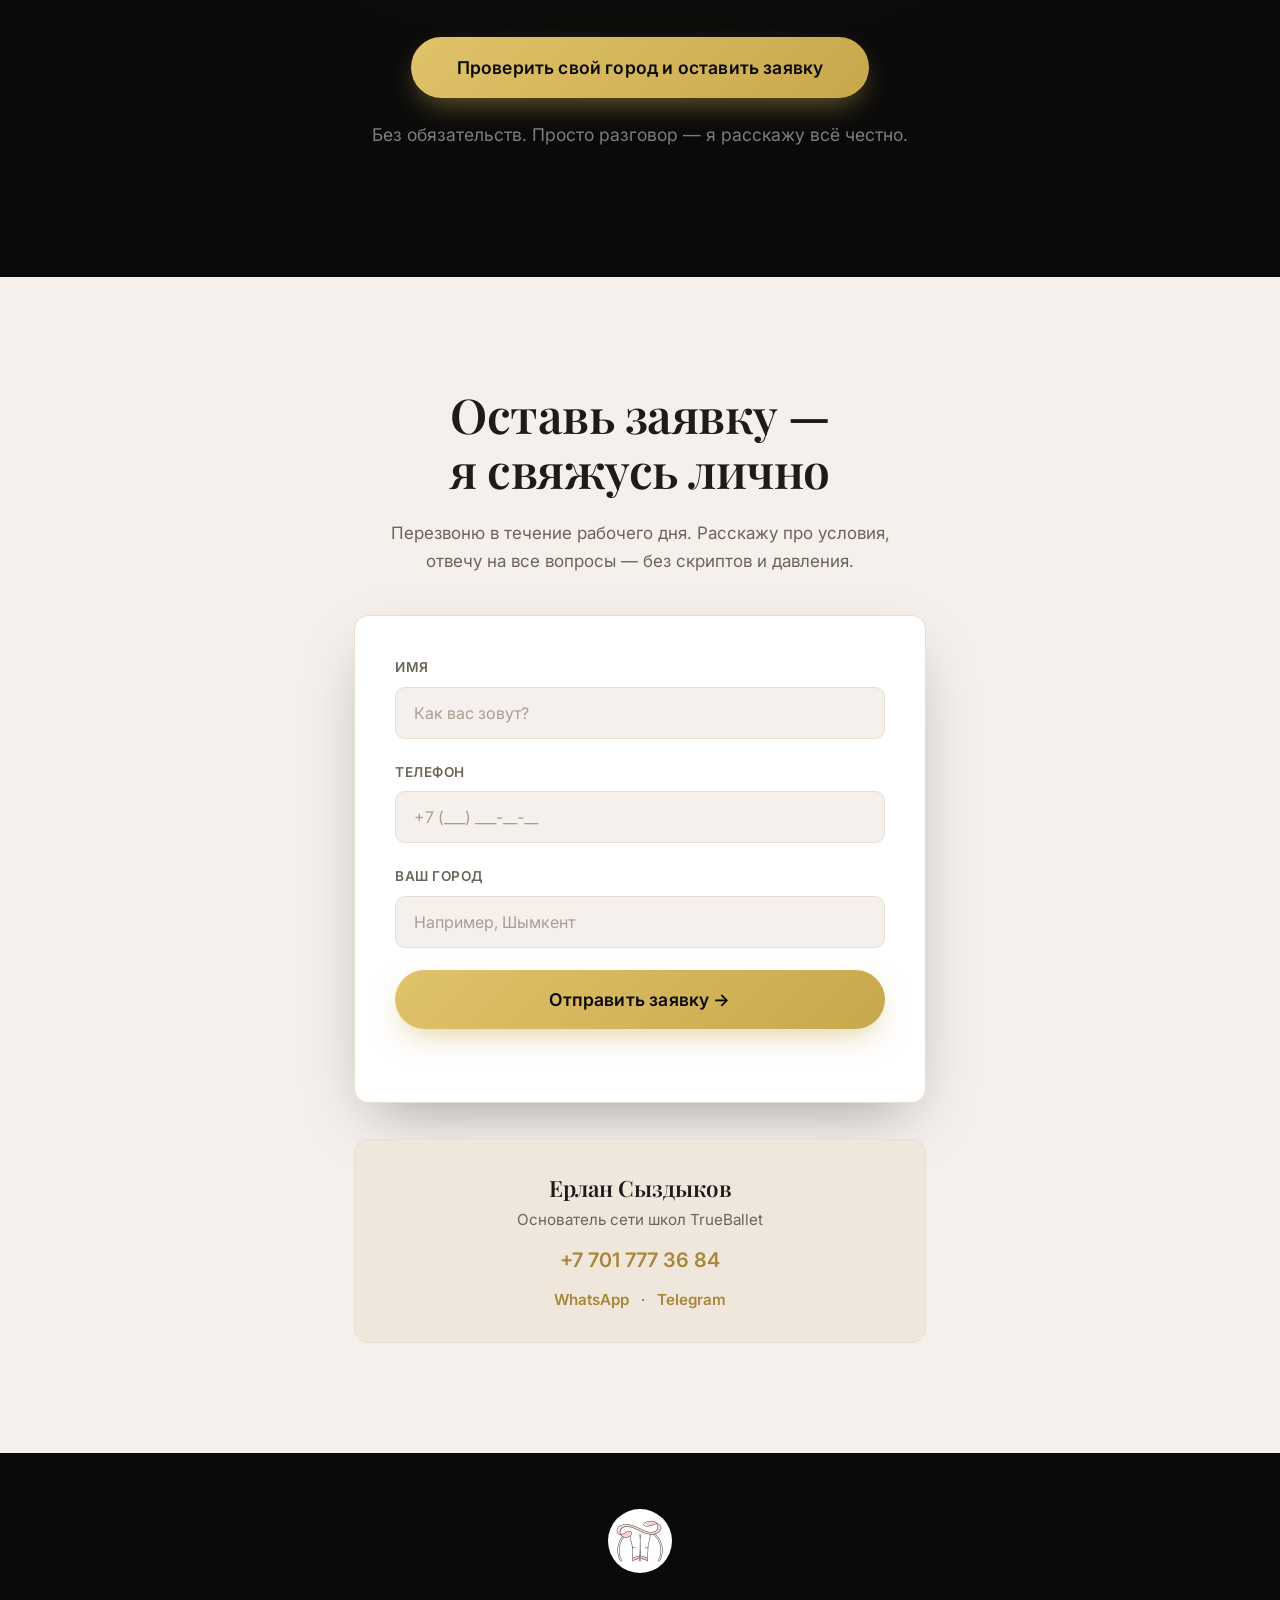
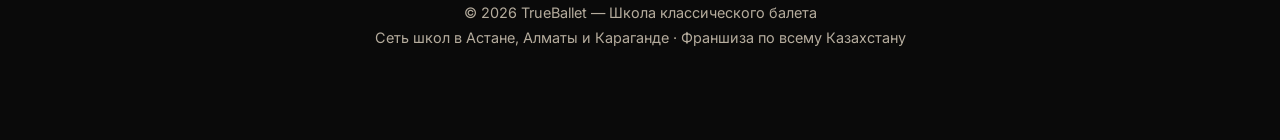
==== commit db6df63e: "Fix: логотип строго в левом верхнем углу hero Co-authored-by: Cursor <cursoragent@cursor.com>" ====
--- a/index.html
+++ b/index.html
@@ -94,9 +94,11 @@
     <header class="hero" id="top">
         <div class="hero__bg" aria-hidden="true"></div>
         <div class="hero__overlay"></div>
-        <a href="#top" class="hero__logo" aria-label="TrueBallet">
-            <img src="images/logo-icon.png" alt="True Ballet" width="72" height="72" decoding="async" />
-        </a>
+        <div class="hero__top">
+            <a href="#top" class="hero__logo" aria-label="TrueBallet">
+                <img src="images/logo-icon.png" alt="True Ballet" width="72" height="72" decoding="async" />
+            </a>
+        </div>
         <div class="container hero__inner">
             <p class="hero__tag reveal">Франшиза школы классического балета · TrueBallet</p>
             <h1 class="hero__title reveal">
--- a/styles.css
+++ b/styles.css
@@ -197,13 +197,24 @@
     pointer-events: none;
 }
 
+.hero__top {
+    position: absolute;
+    top: 0;
+    left: 0;
+    right: 0;
+    z-index: 5;
+    display: flex;
+    align-items: center;
+    justify-content: flex-start;
+    padding: 20px 24px;
+    pointer-events: none;
+}
+
 .hero__logo {
-    position: absolute;
-    top: 24px;
-    left: 24px;
-    z-index: 3;
+    pointer-events: auto;
     line-height: 0;
-    transition: transform 0.3s var(--ease), opacity 0.3s var(--ease);
+    flex-shrink: 0;
+    transition: transform 0.3s var(--ease);
 }
 .hero__logo:hover {
     transform: scale(1.04);
@@ -212,6 +223,7 @@
     display: block;
     width: 72px;
     height: 72px;
+    object-fit: cover;
     border-radius: 50%;
     background: #fff;
     box-shadow: 0 8px 24px -10px rgba(0, 0, 0, 0.55);
@@ -896,9 +908,8 @@
         align-items: flex-start;
         padding: 90px 0 64px;
     }
-    .hero__logo {
-        top: 16px;
-        left: 16px;
+    .hero__top {
+        padding: 14px 16px;
     }
     .hero__logo img {
         width: 56px;
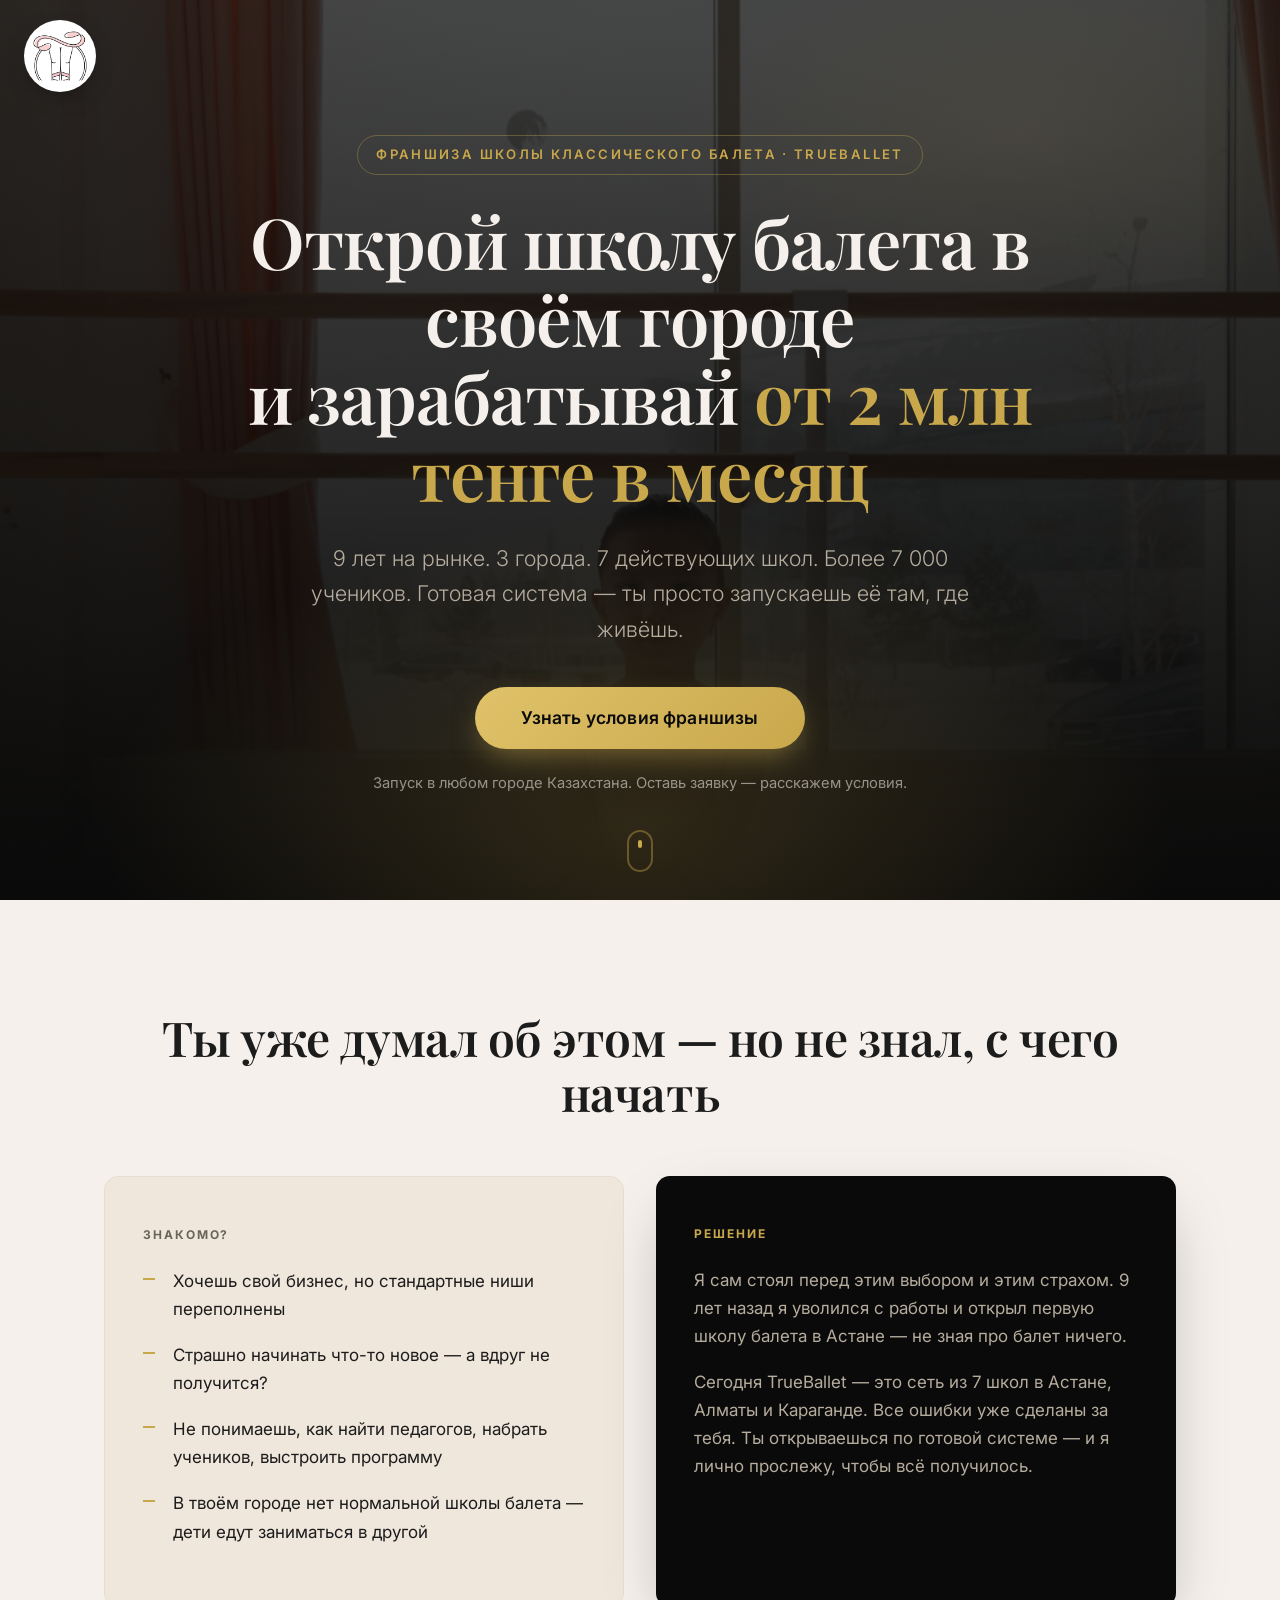
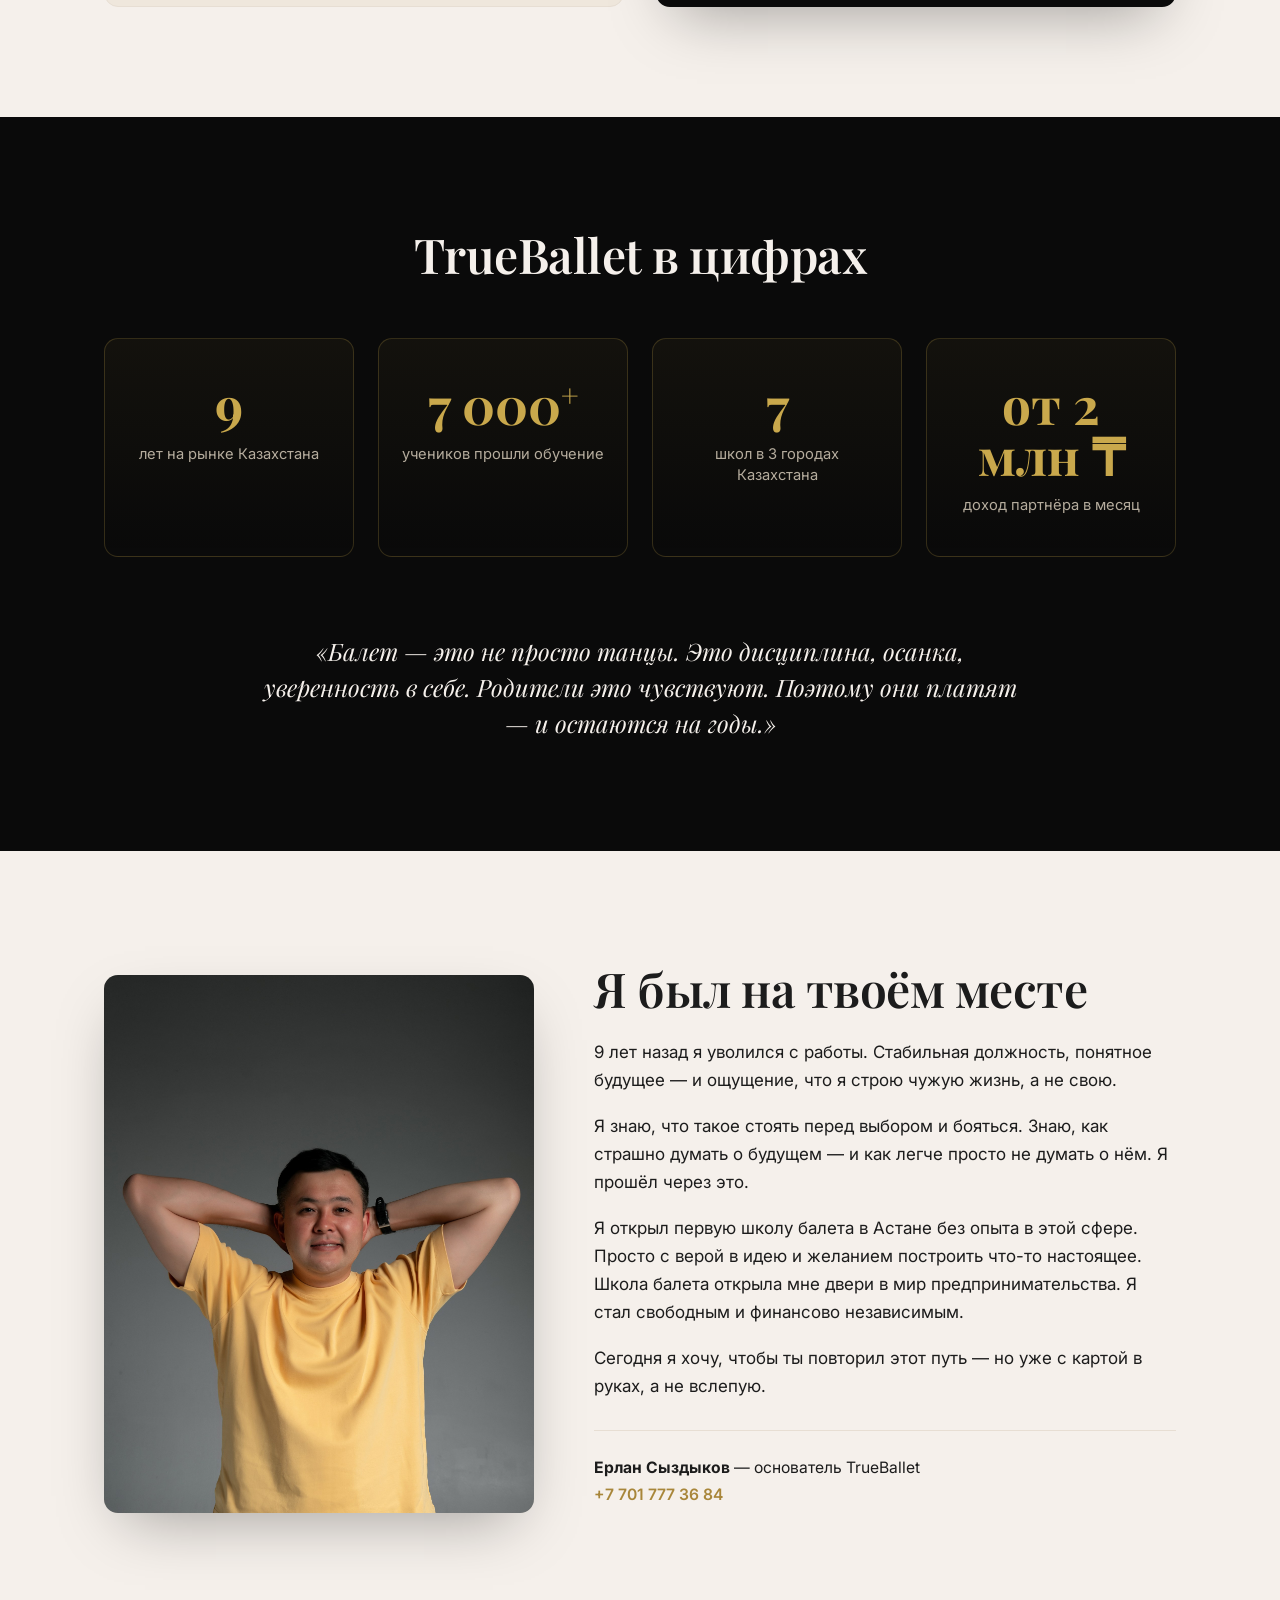
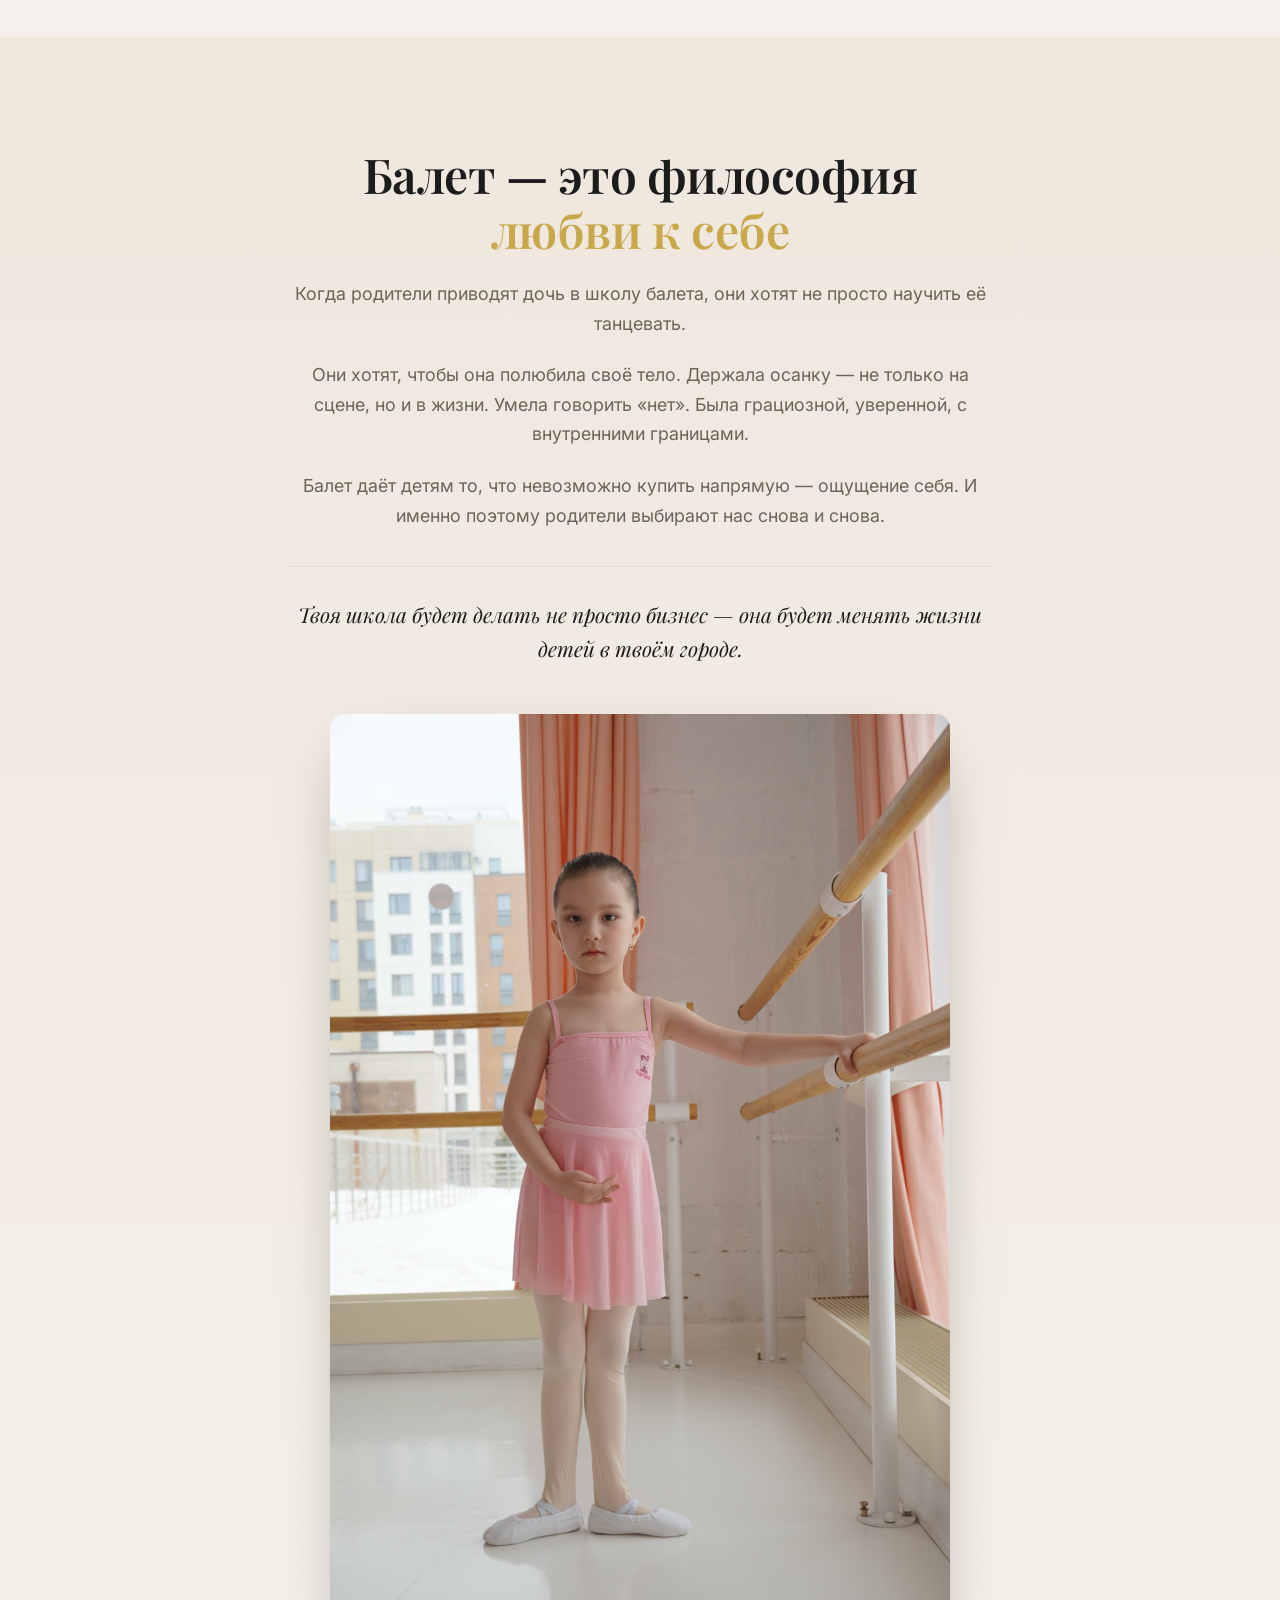
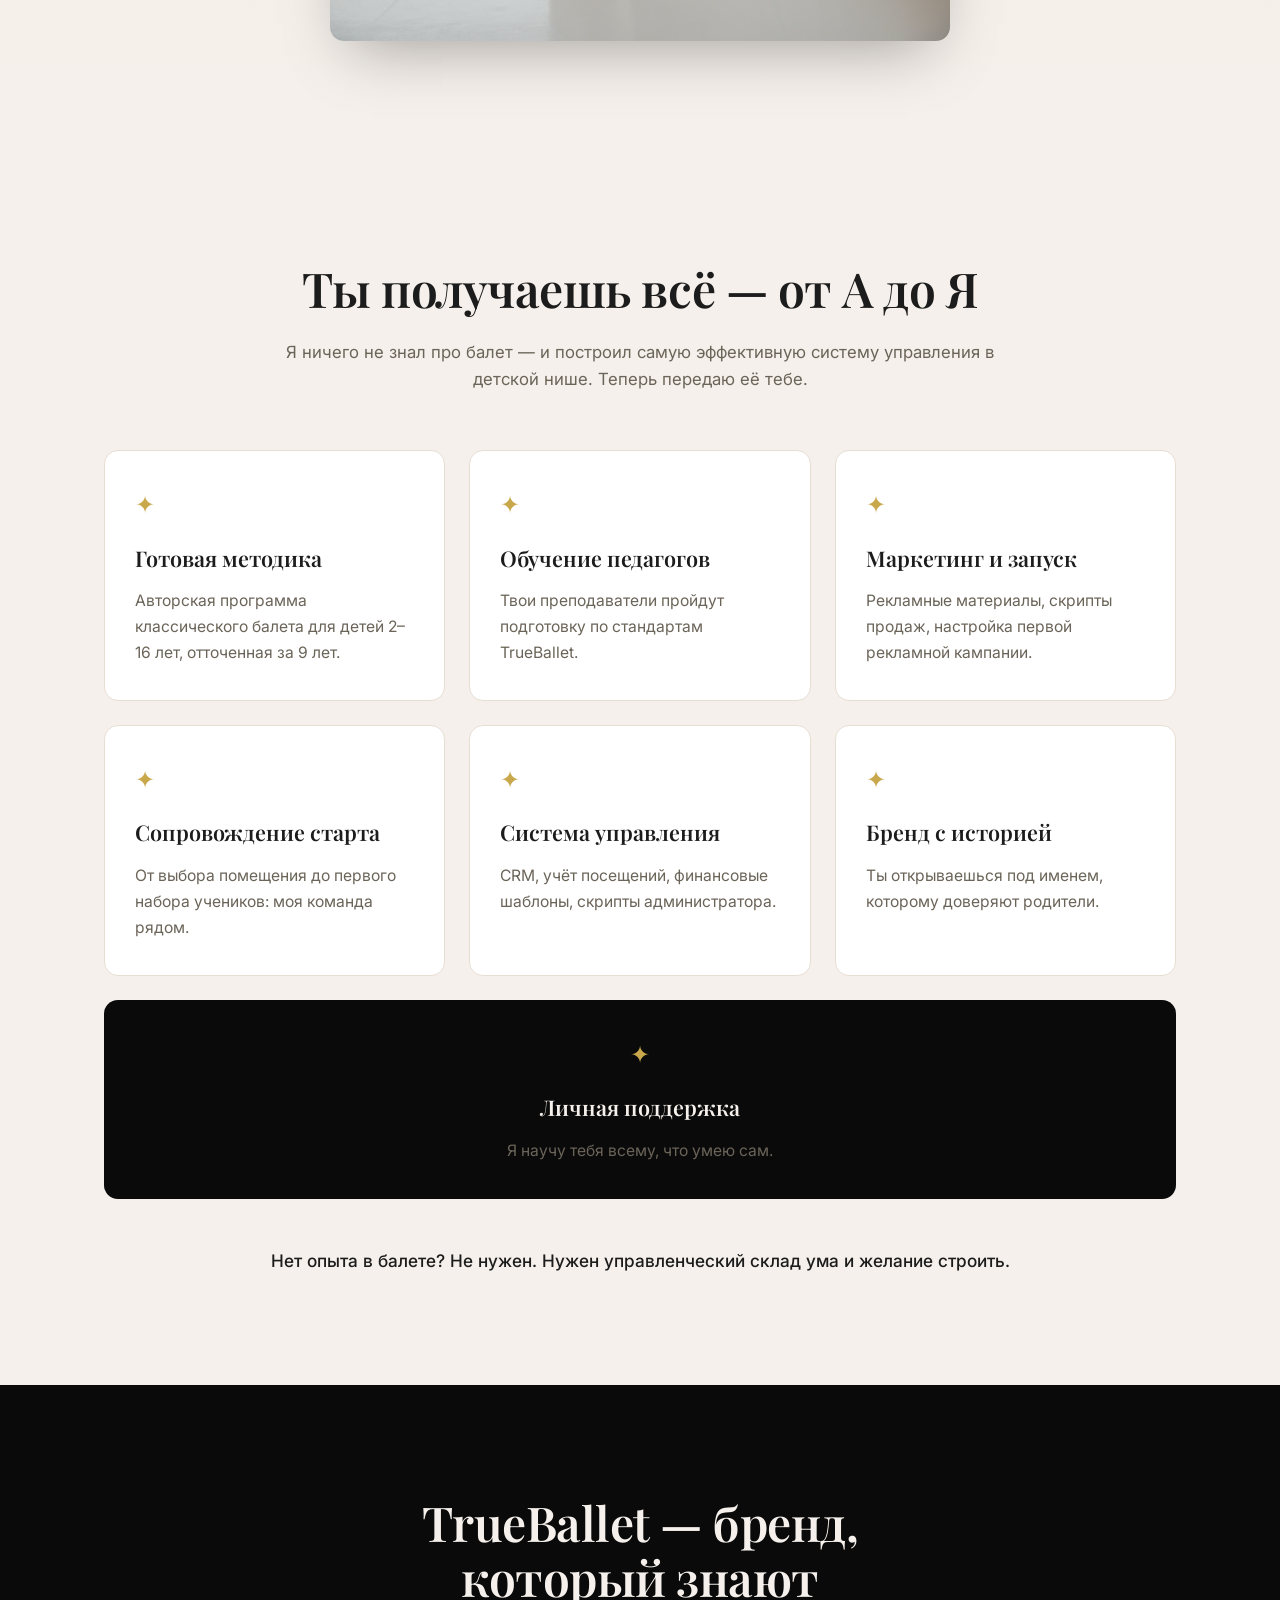
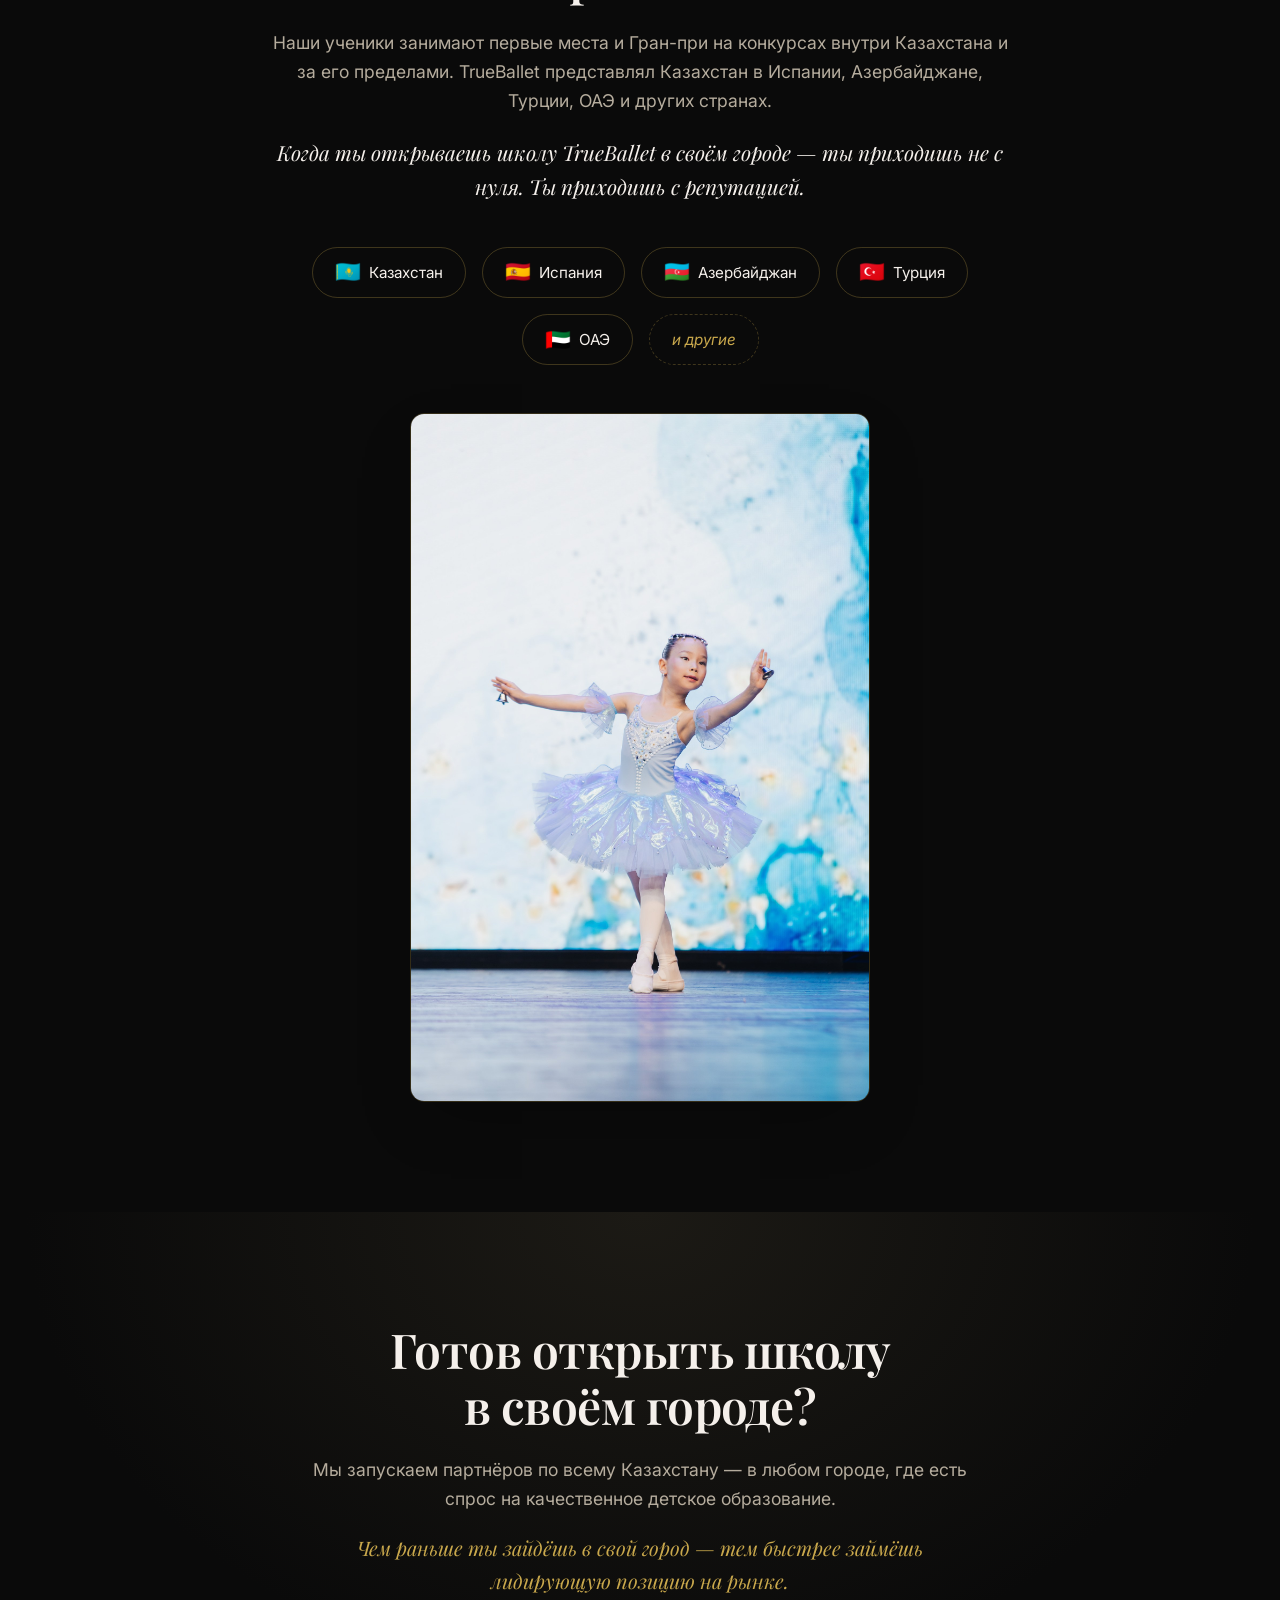
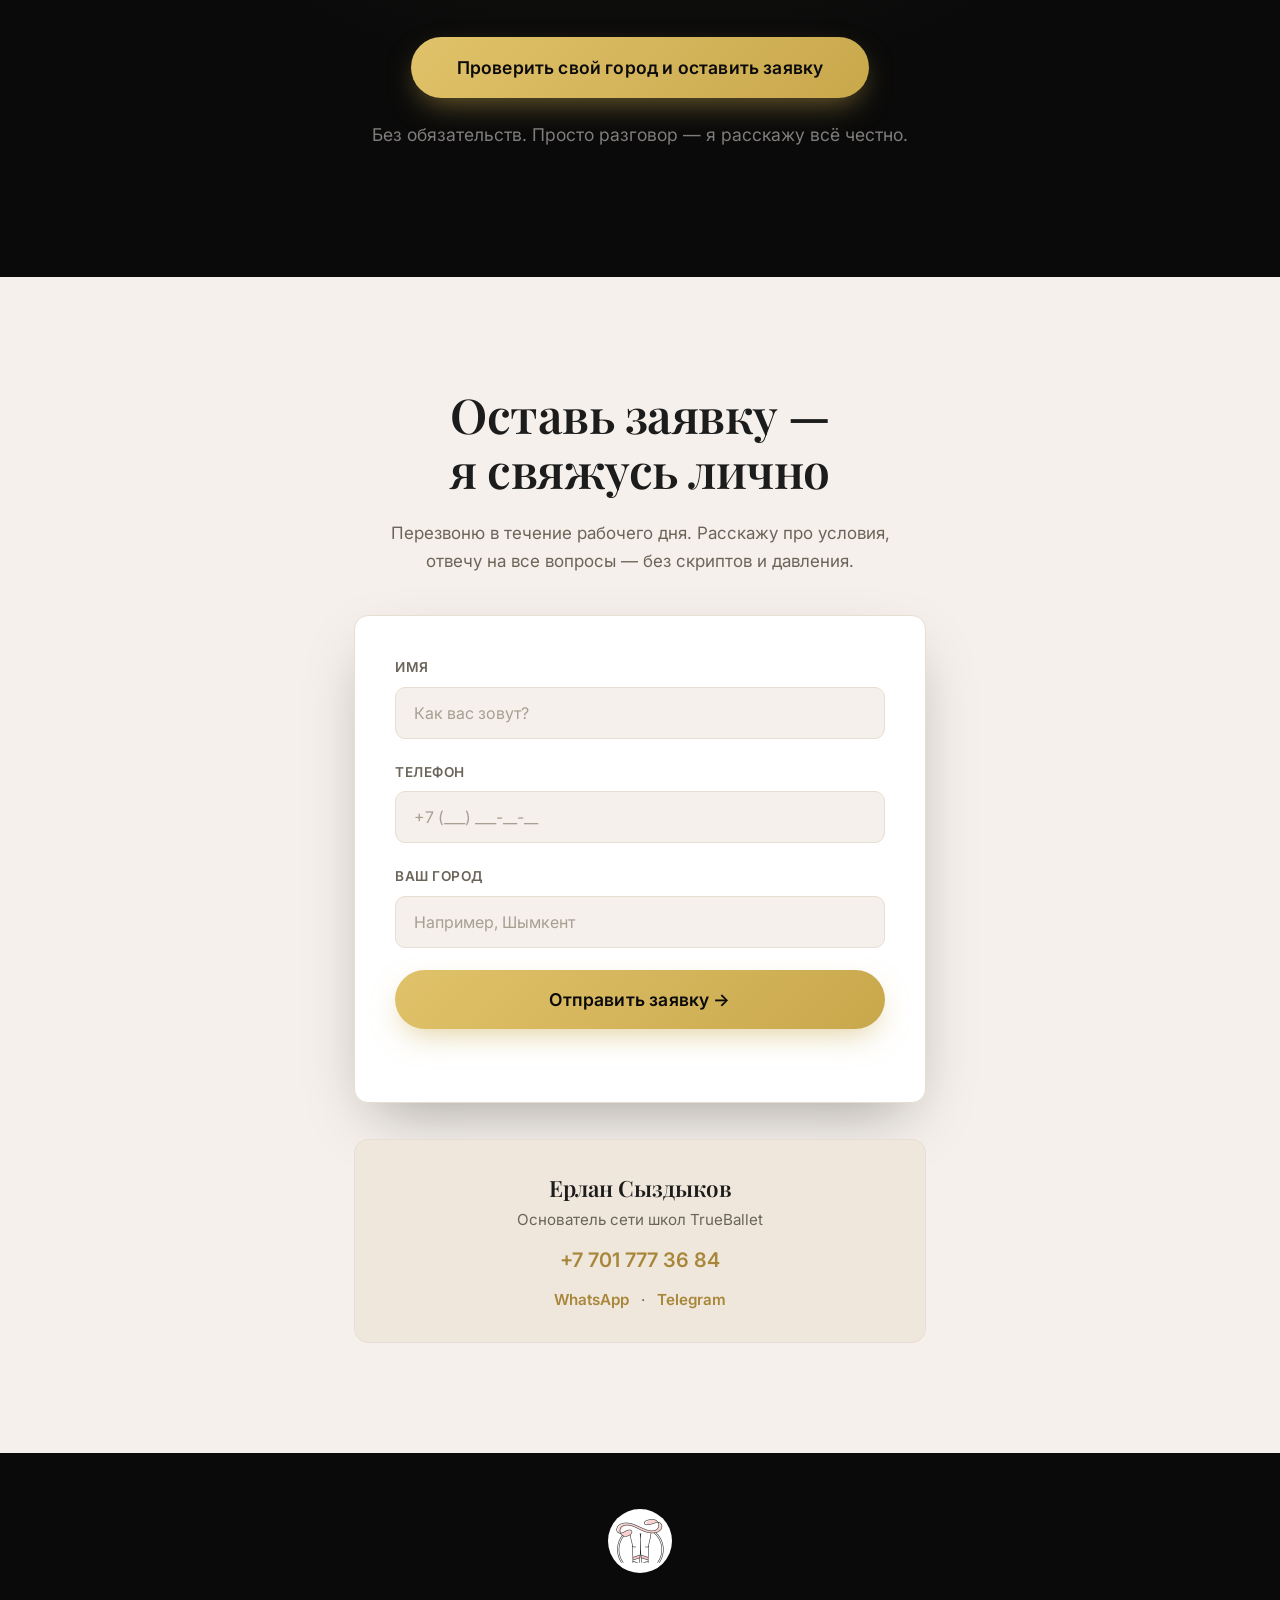
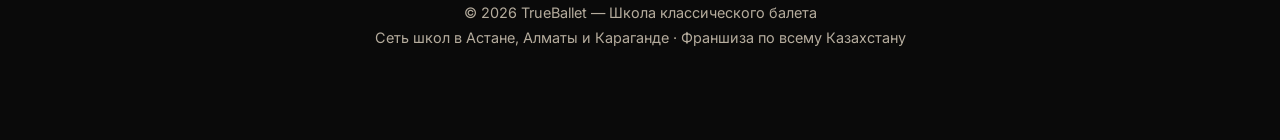
==== commit bf083389: "Сделать favicon контрастнее для превью Google Ads Co-authored-by: Cursor <cursoragent@cursor.com>" ====
--- a/index.html
+++ b/index.html
@@ -11,8 +11,9 @@
     <link rel="canonical" href="https://trueballet.kz/" />
 
     <!-- Favicon -->
-    <link rel="icon" type="image/png" sizes="32x32" href="images/favicon-32.png?v=2" />
-    <link rel="apple-touch-icon" sizes="180x180" href="images/favicon-180.png?v=2" />
+    <link rel="icon" type="image/png" sizes="32x32" href="images/favicon-32.png?v=3" />
+    <link rel="icon" type="image/png" sizes="48x48" href="images/favicon-48.png?v=3" />
+    <link rel="apple-touch-icon" sizes="180x180" href="images/favicon-180.png?v=3" />
 
     <!-- Open Graph -->
     <meta property="og:title" content="Франшиза школы балета TrueBallet — от 2 млн ₸ в месяц" />
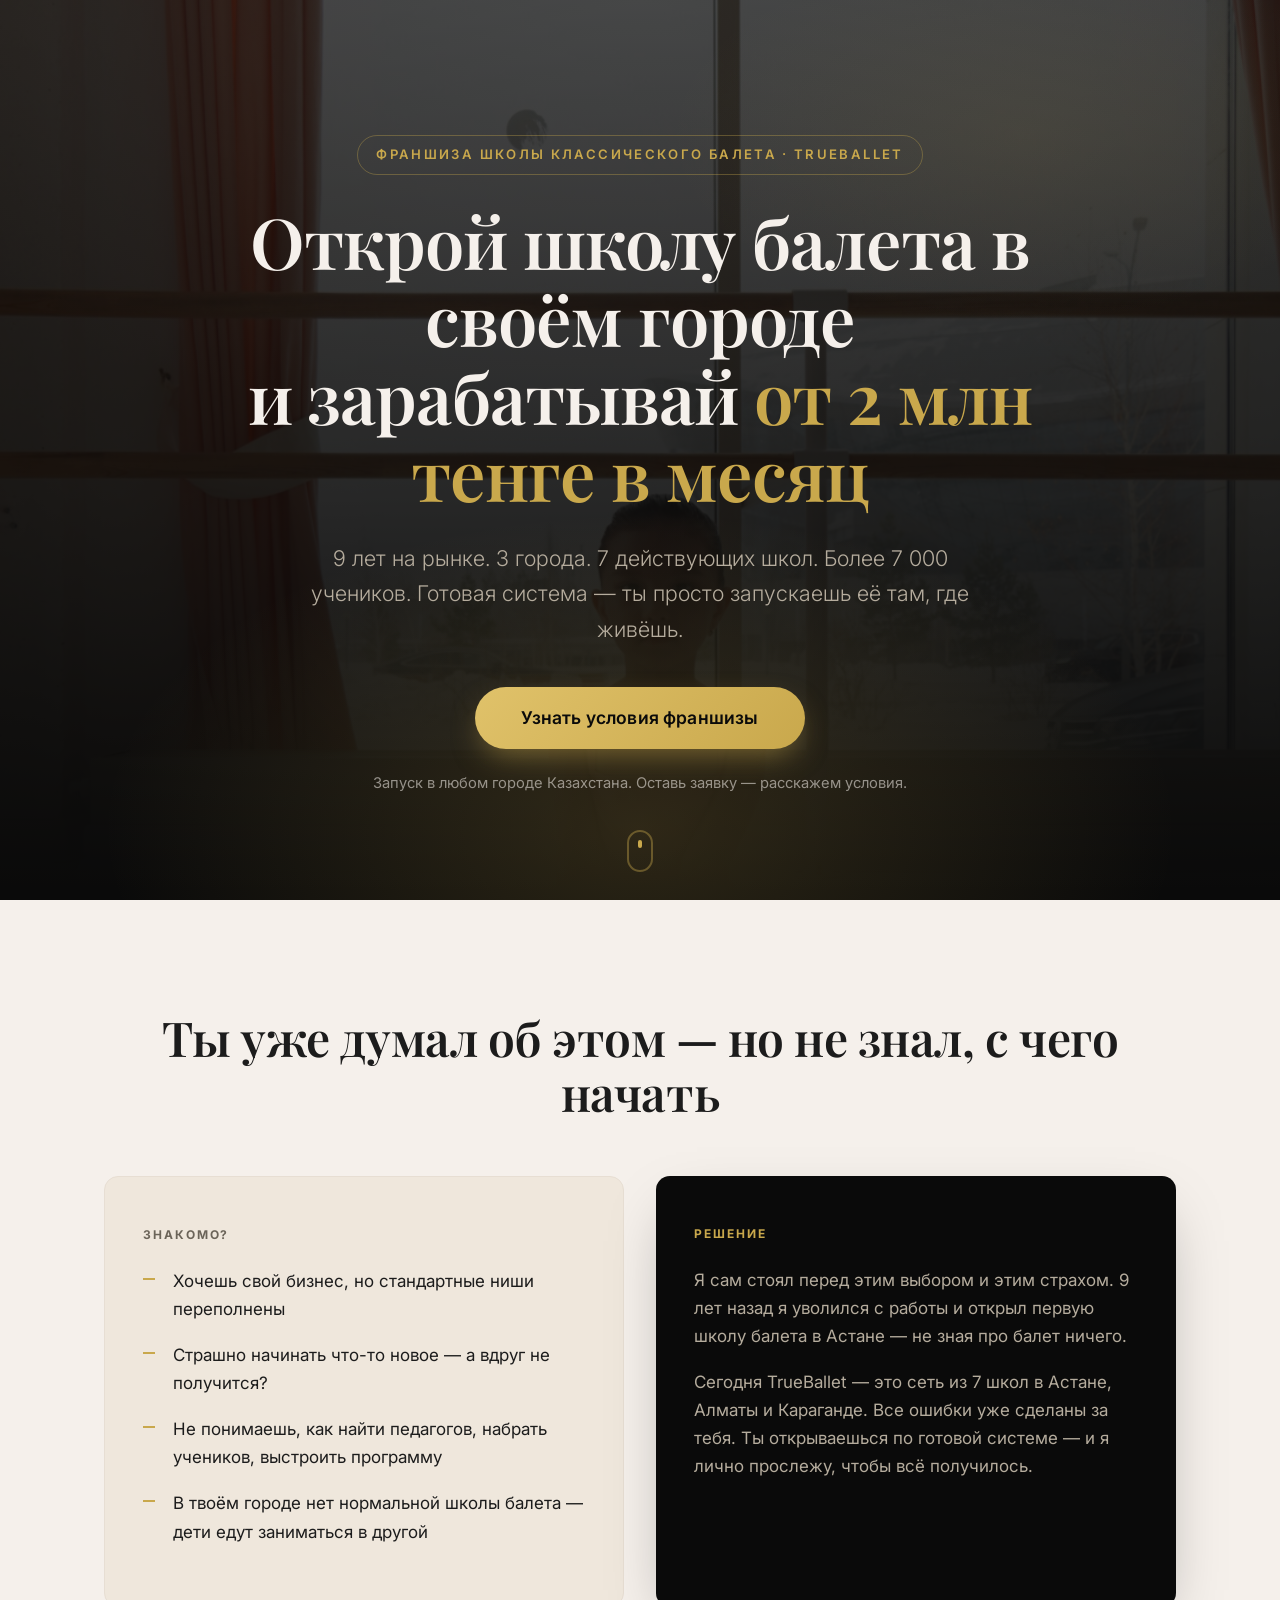
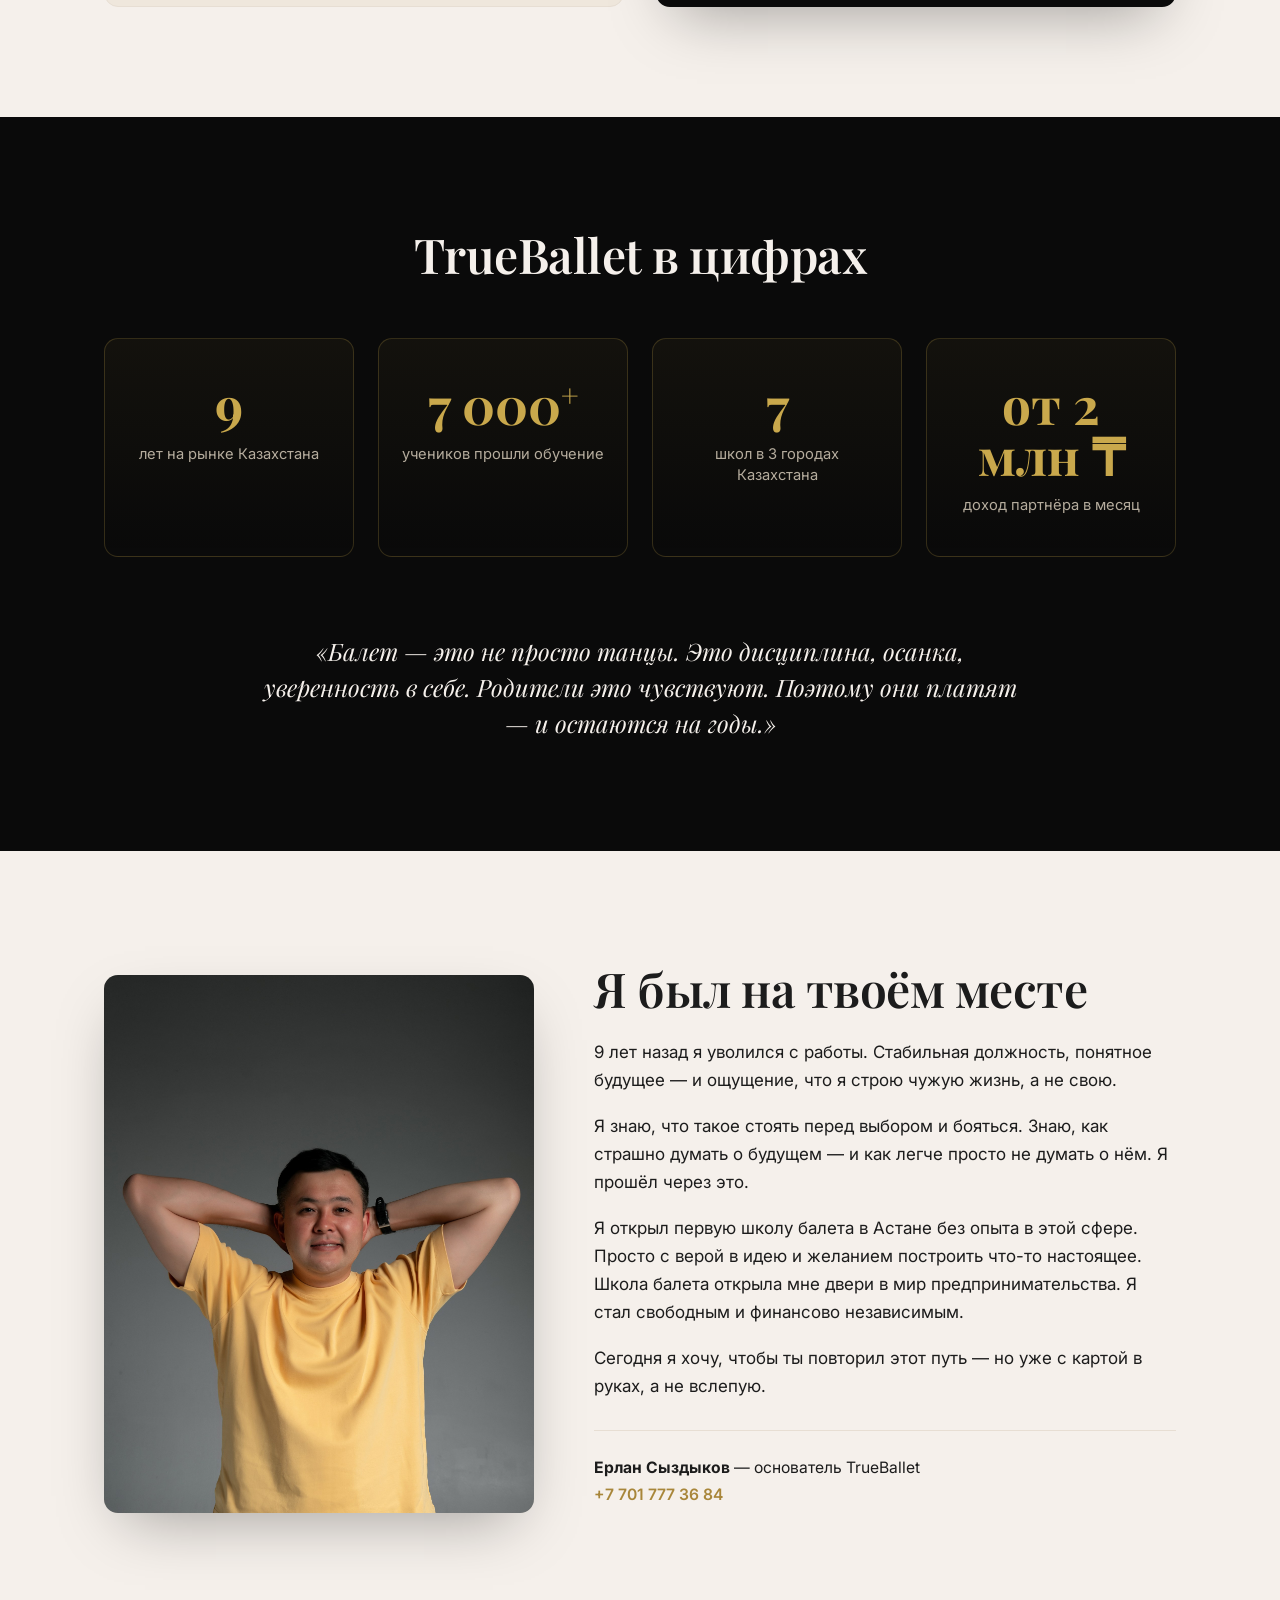
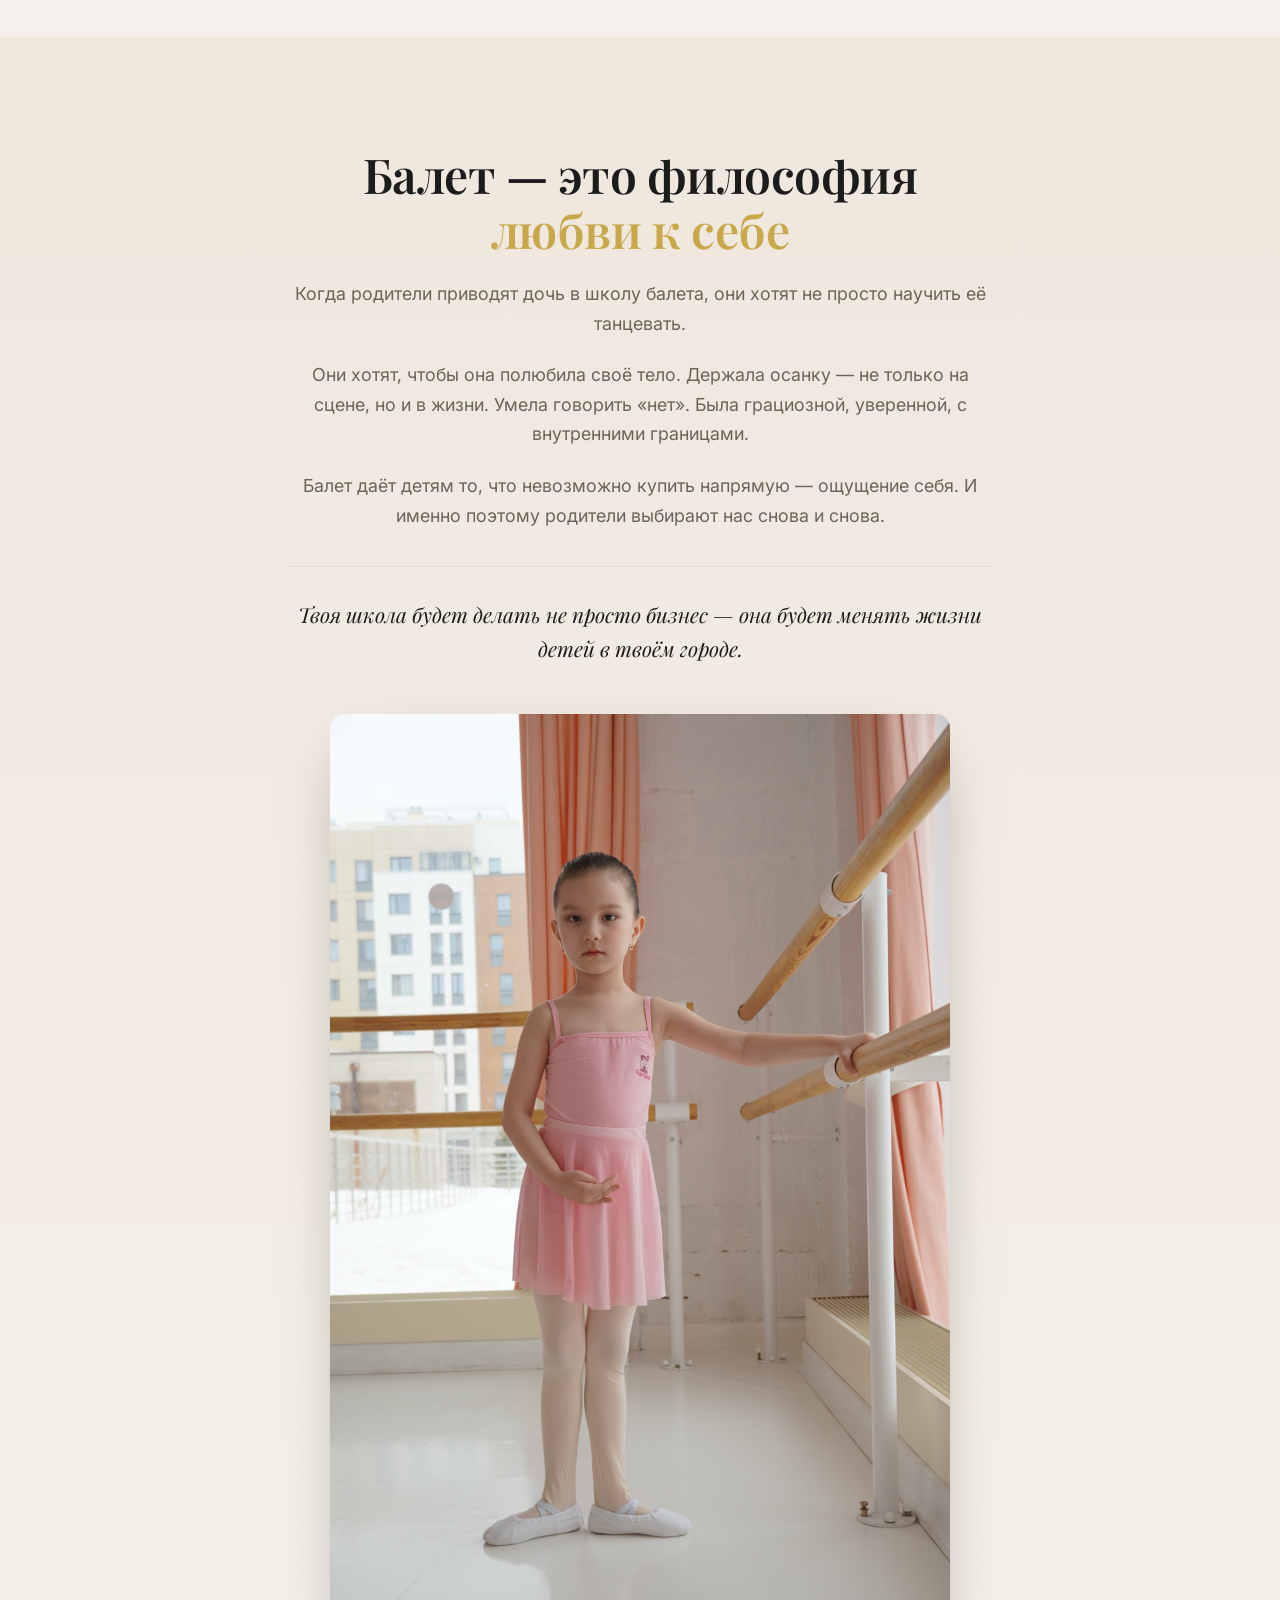
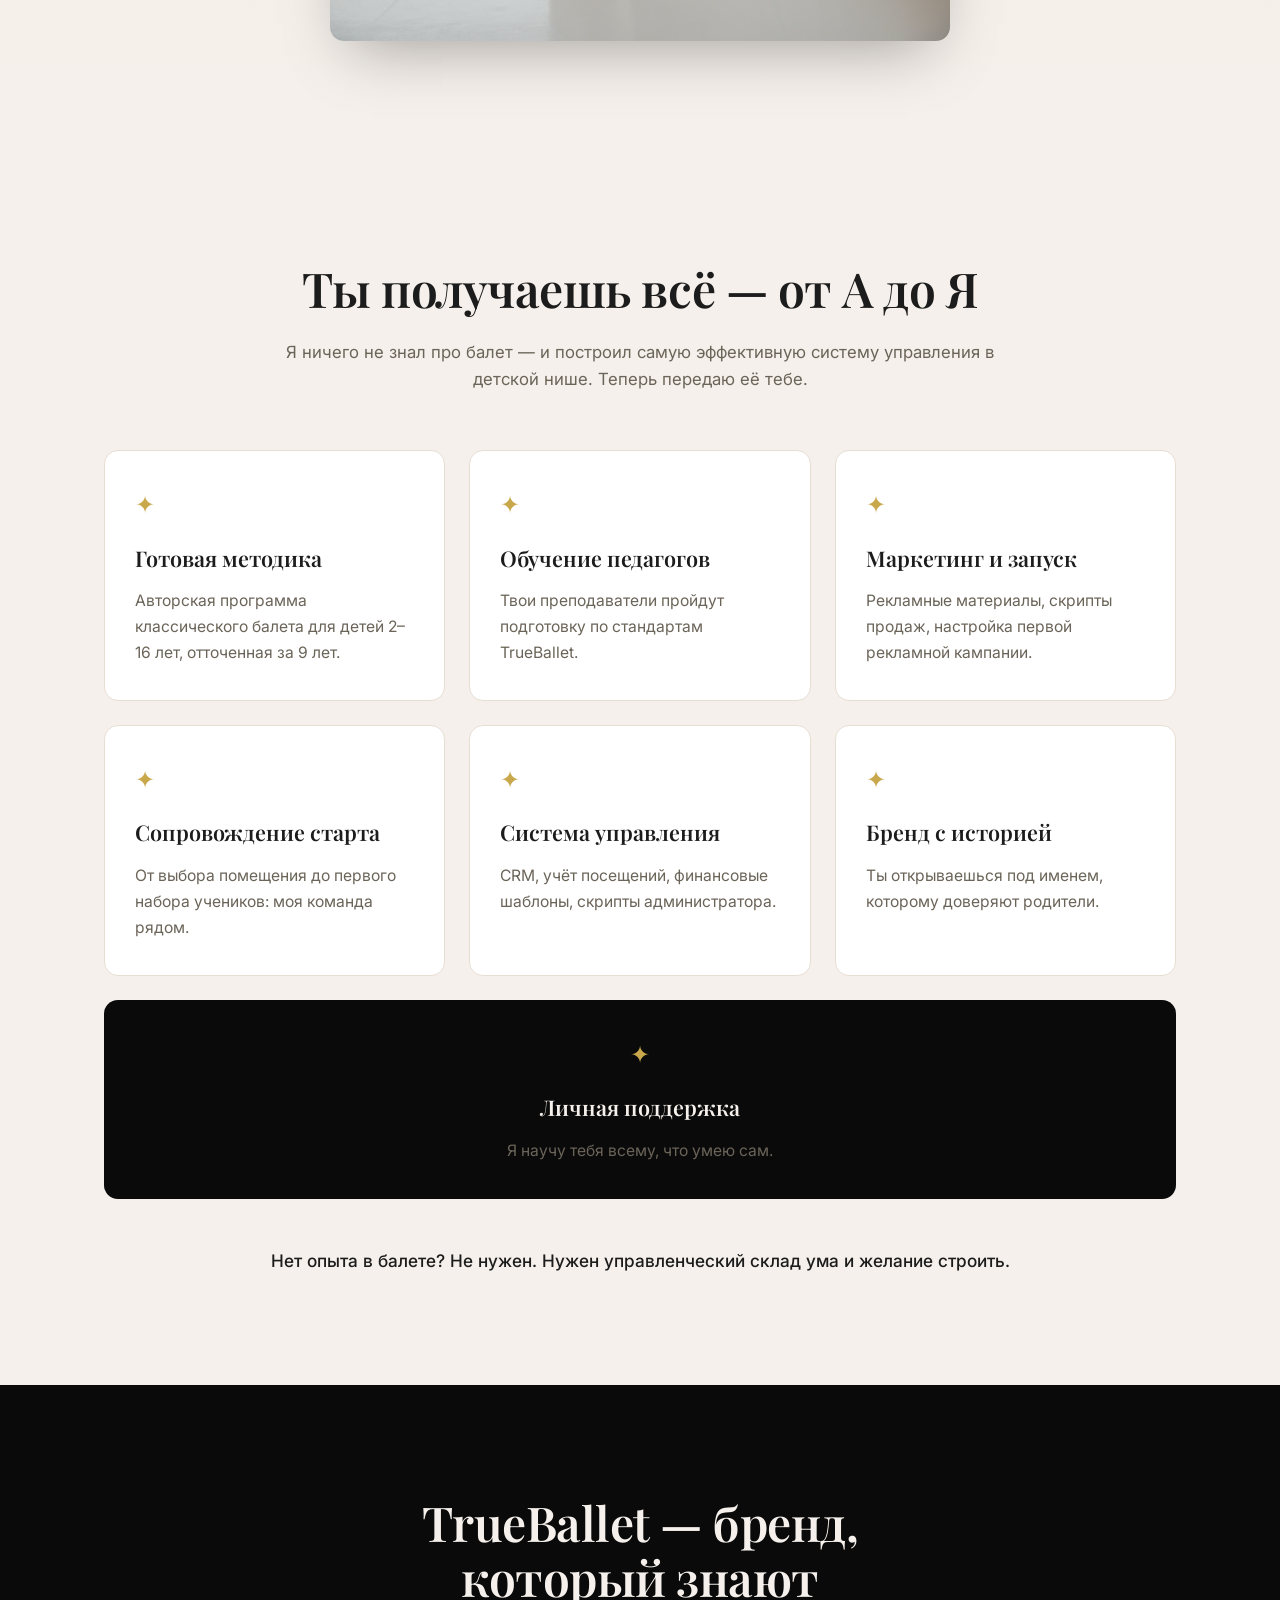
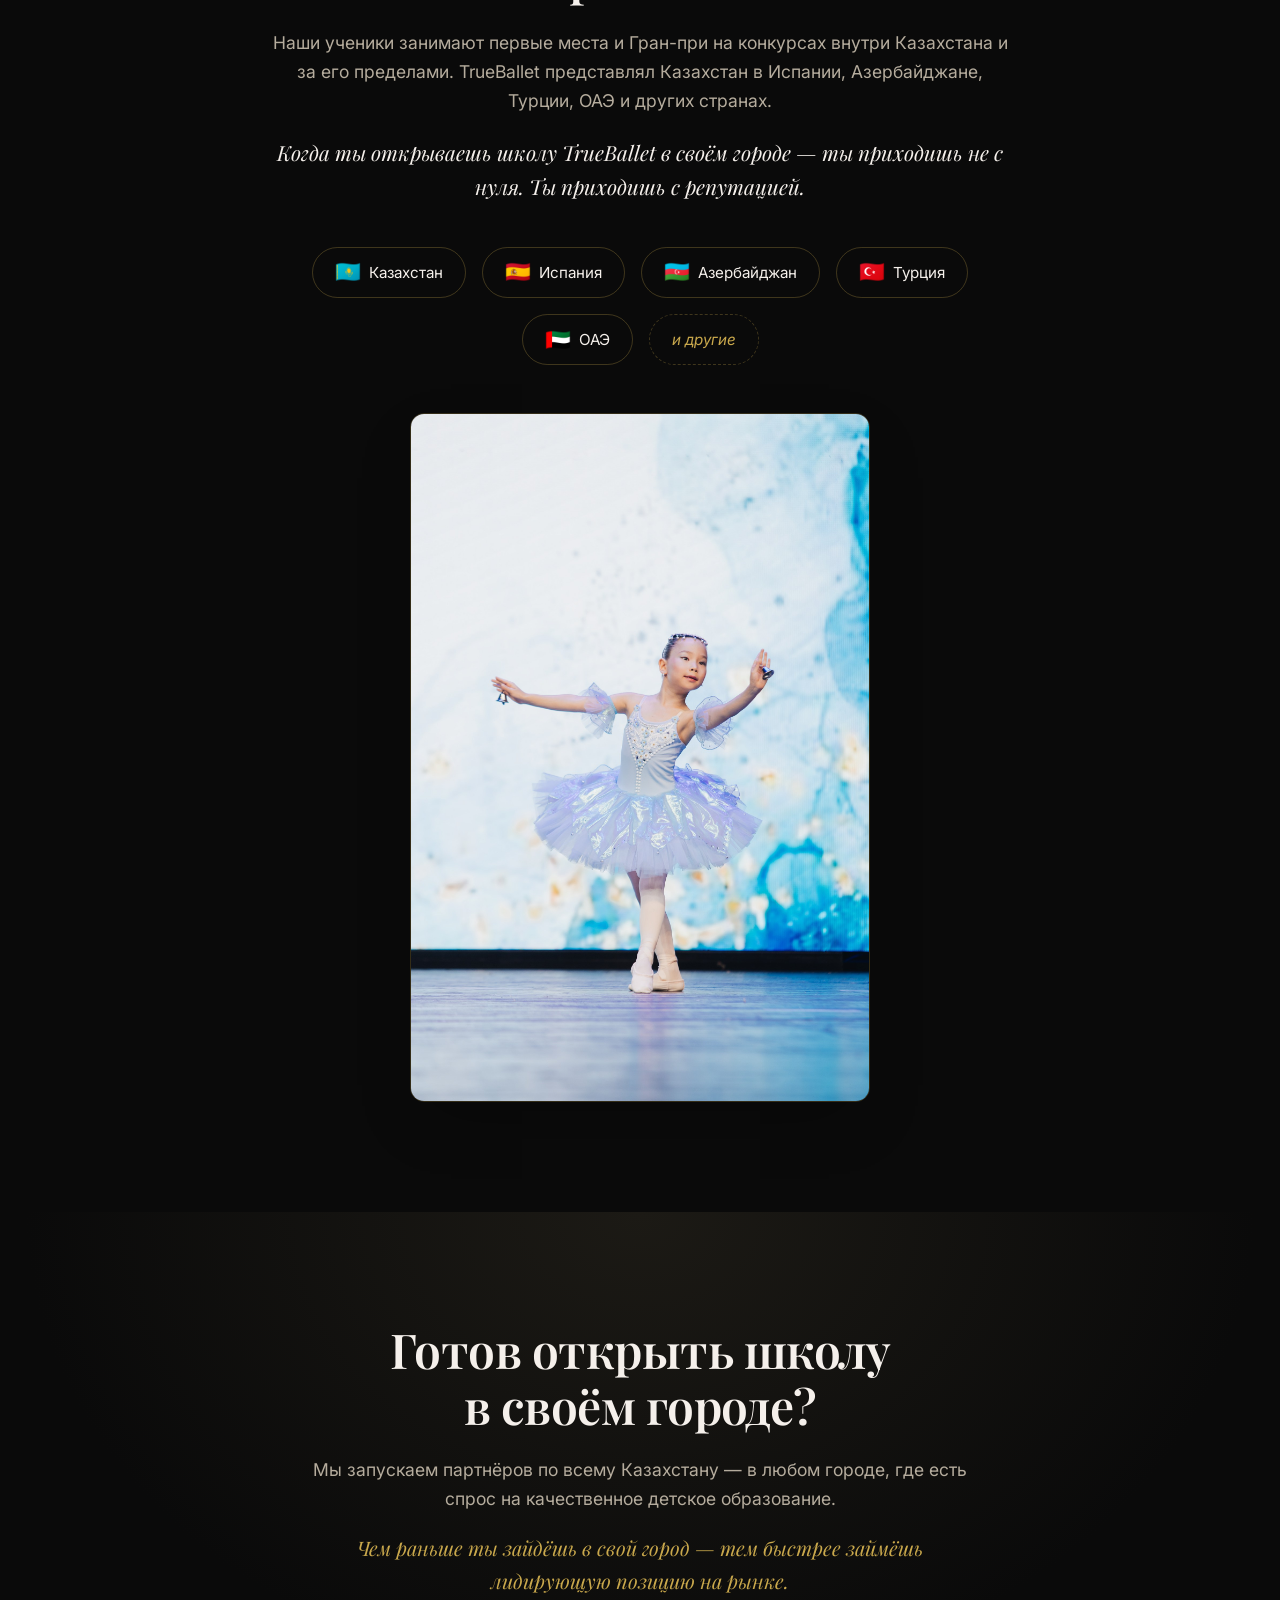
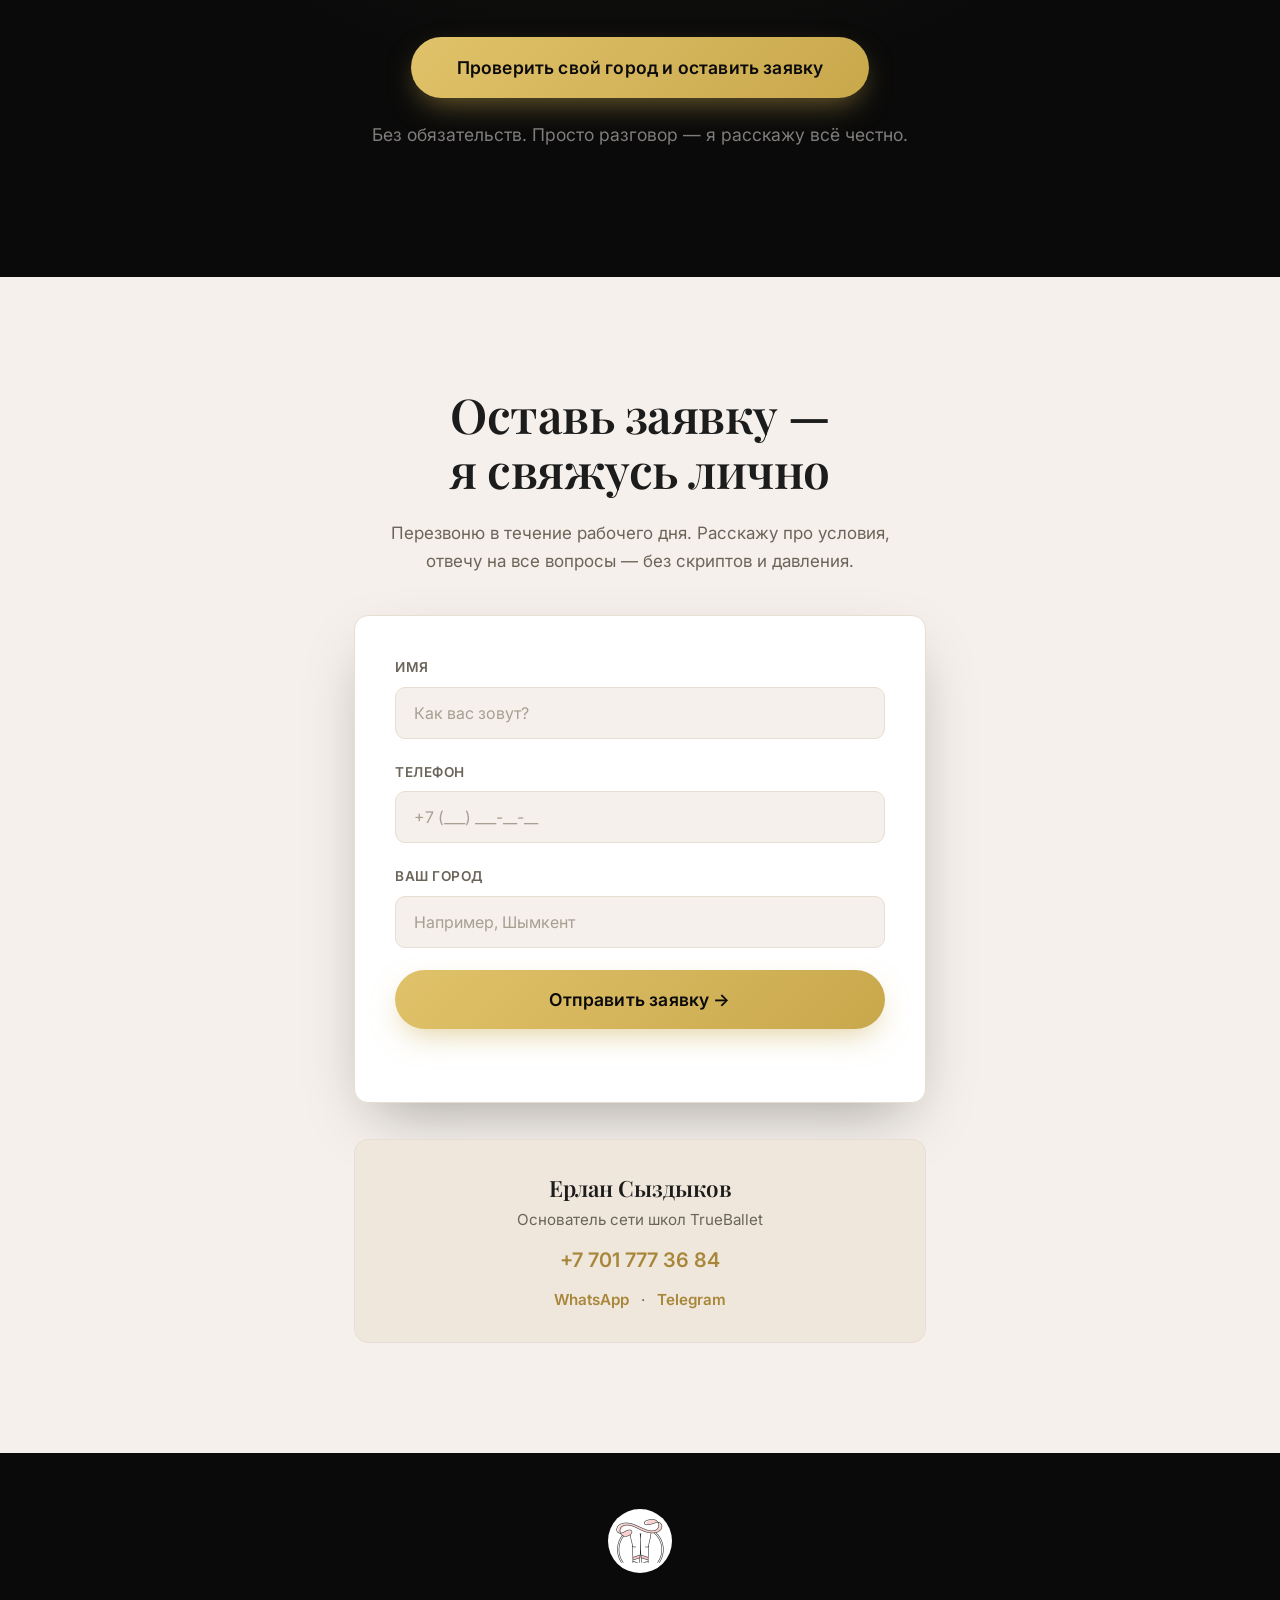
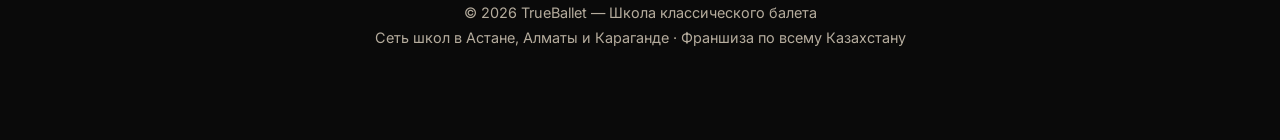
==== commit 5366efa4: "Убрать логотип только из hero (footer и thanks оставить) Co-authored-by: Cursor <cursoragent@cursor." ====
--- a/index.html
+++ b/index.html
@@ -95,11 +95,6 @@
     <header class="hero" id="top">
         <div class="hero__bg" aria-hidden="true"></div>
         <div class="hero__overlay"></div>
-        <div class="hero__top">
-            <a href="#top" class="hero__logo" aria-label="TrueBallet">
-                <img src="images/logo-icon.png" alt="True Ballet" width="72" height="72" decoding="async" />
-            </a>
-        </div>
         <div class="container hero__inner">
             <p class="hero__tag reveal">Франшиза школы классического балета · TrueBallet</p>
             <h1 class="hero__title reveal">
--- a/styles.css
+++ b/styles.css
@@ -197,38 +197,6 @@
     pointer-events: none;
 }
 
-.hero__top {
-    position: absolute;
-    top: 0;
-    left: 0;
-    right: 0;
-    z-index: 5;
-    display: flex;
-    align-items: center;
-    justify-content: flex-start;
-    padding: 20px 24px;
-    pointer-events: none;
-}
-
-.hero__logo {
-    pointer-events: auto;
-    line-height: 0;
-    flex-shrink: 0;
-    transition: transform 0.3s var(--ease);
-}
-.hero__logo:hover {
-    transform: scale(1.04);
-}
-.hero__logo img {
-    display: block;
-    width: 72px;
-    height: 72px;
-    object-fit: cover;
-    border-radius: 50%;
-    background: #fff;
-    box-shadow: 0 8px 24px -10px rgba(0, 0, 0, 0.55);
-}
-
 .hero__inner {
     position: relative;
     z-index: 2;
@@ -908,13 +876,6 @@
         align-items: flex-start;
         padding: 90px 0 64px;
     }
-    .hero__top {
-        padding: 14px 16px;
-    }
-    .hero__logo img {
-        width: 56px;
-        height: 56px;
-    }
     .hero__tag {
         margin-bottom: 20px;
     }
@@ -940,14 +901,6 @@
     .hero {
         padding-top: 68px;
     }
-    .hero__logo {
-        top: 12px;
-        left: 12px;
-    }
-    .hero__logo img {
-        width: 48px;
-        height: 48px;
-    }
     .hero__tag {
         font-size: 0.72rem;
         letter-spacing: 0.12em;
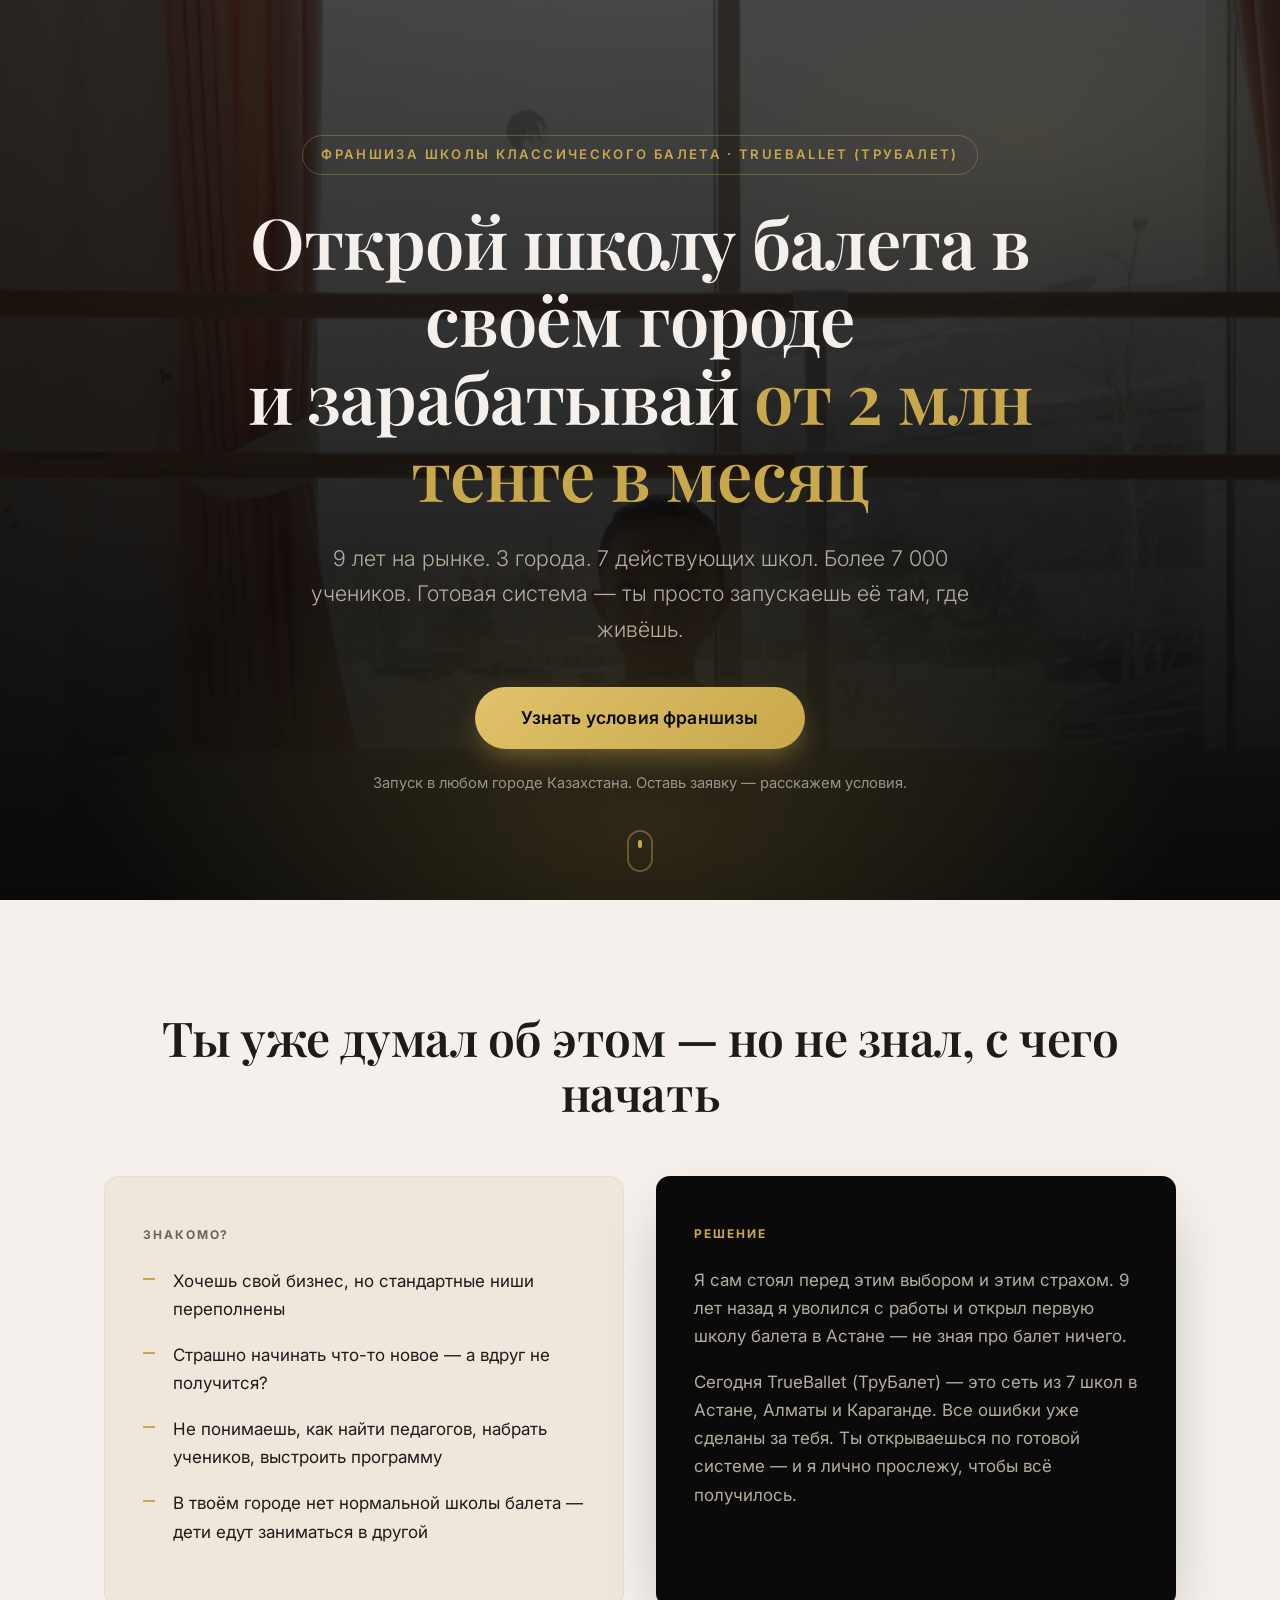
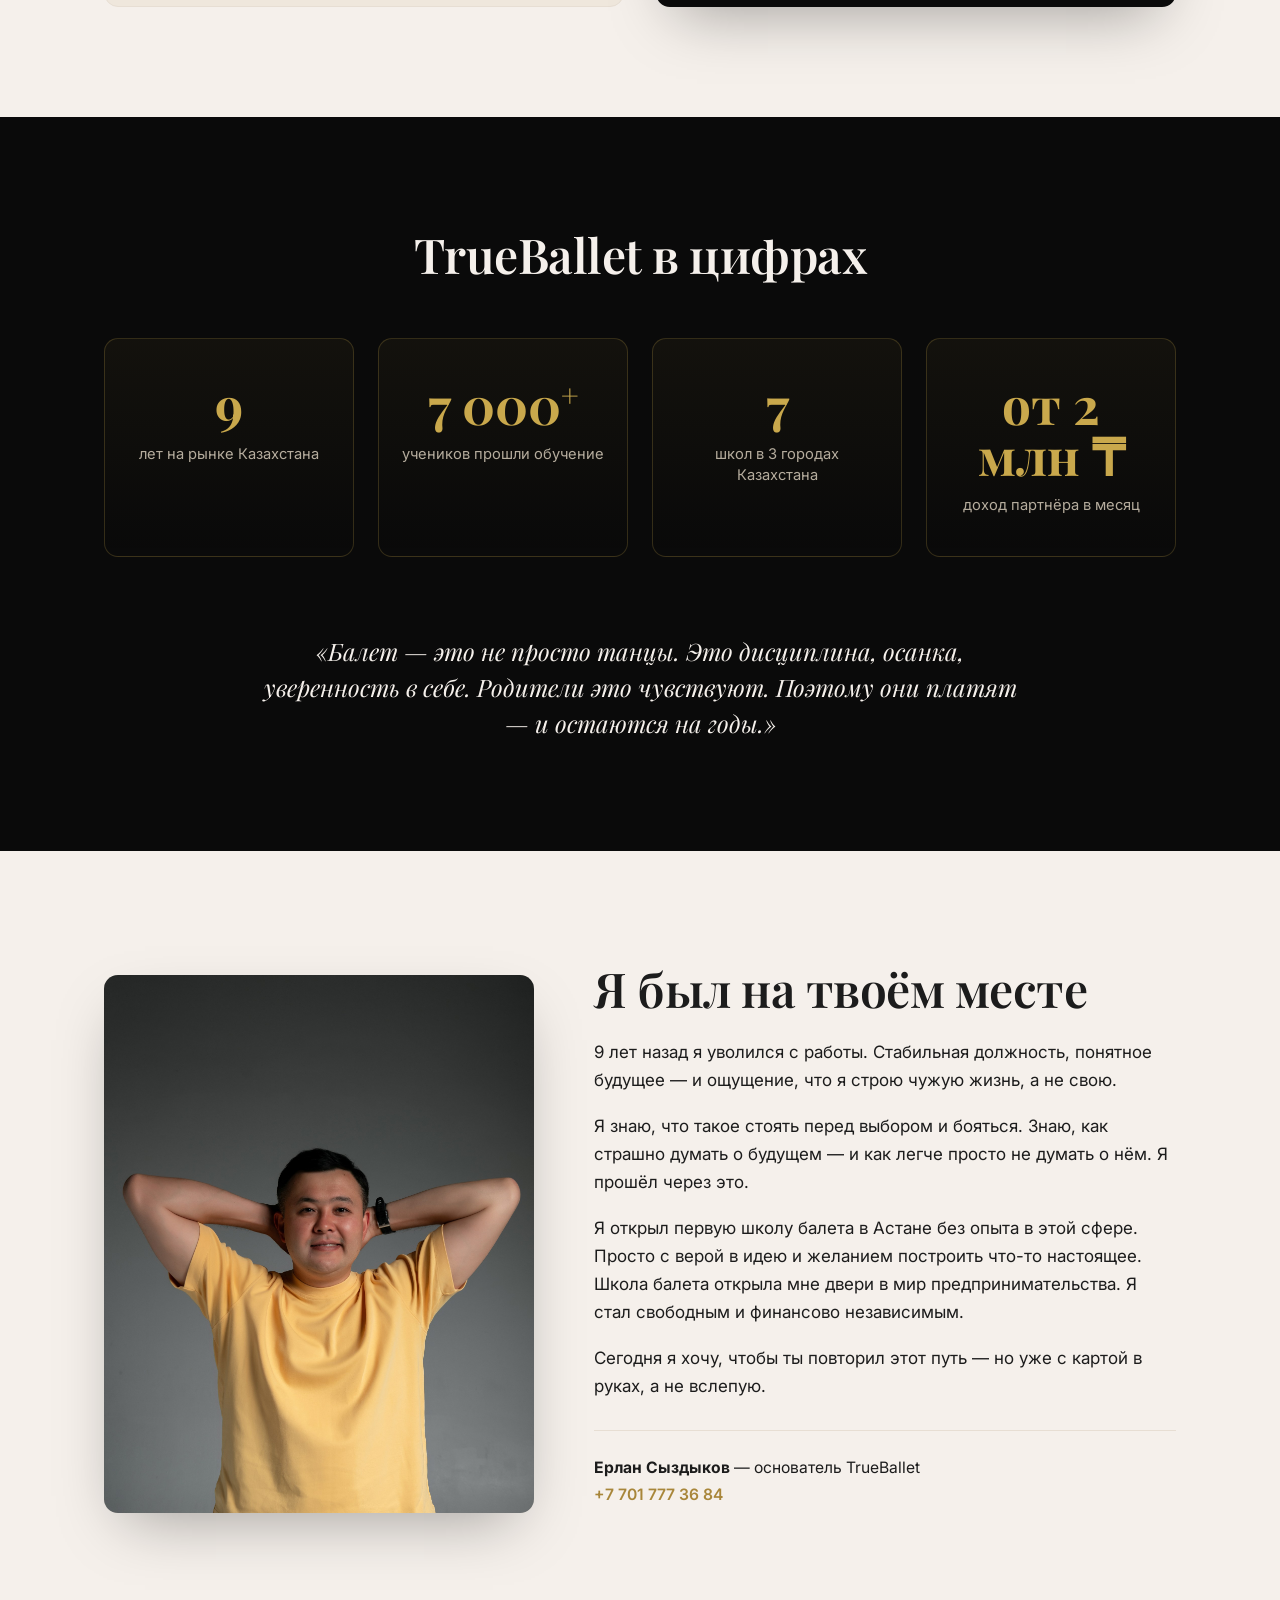
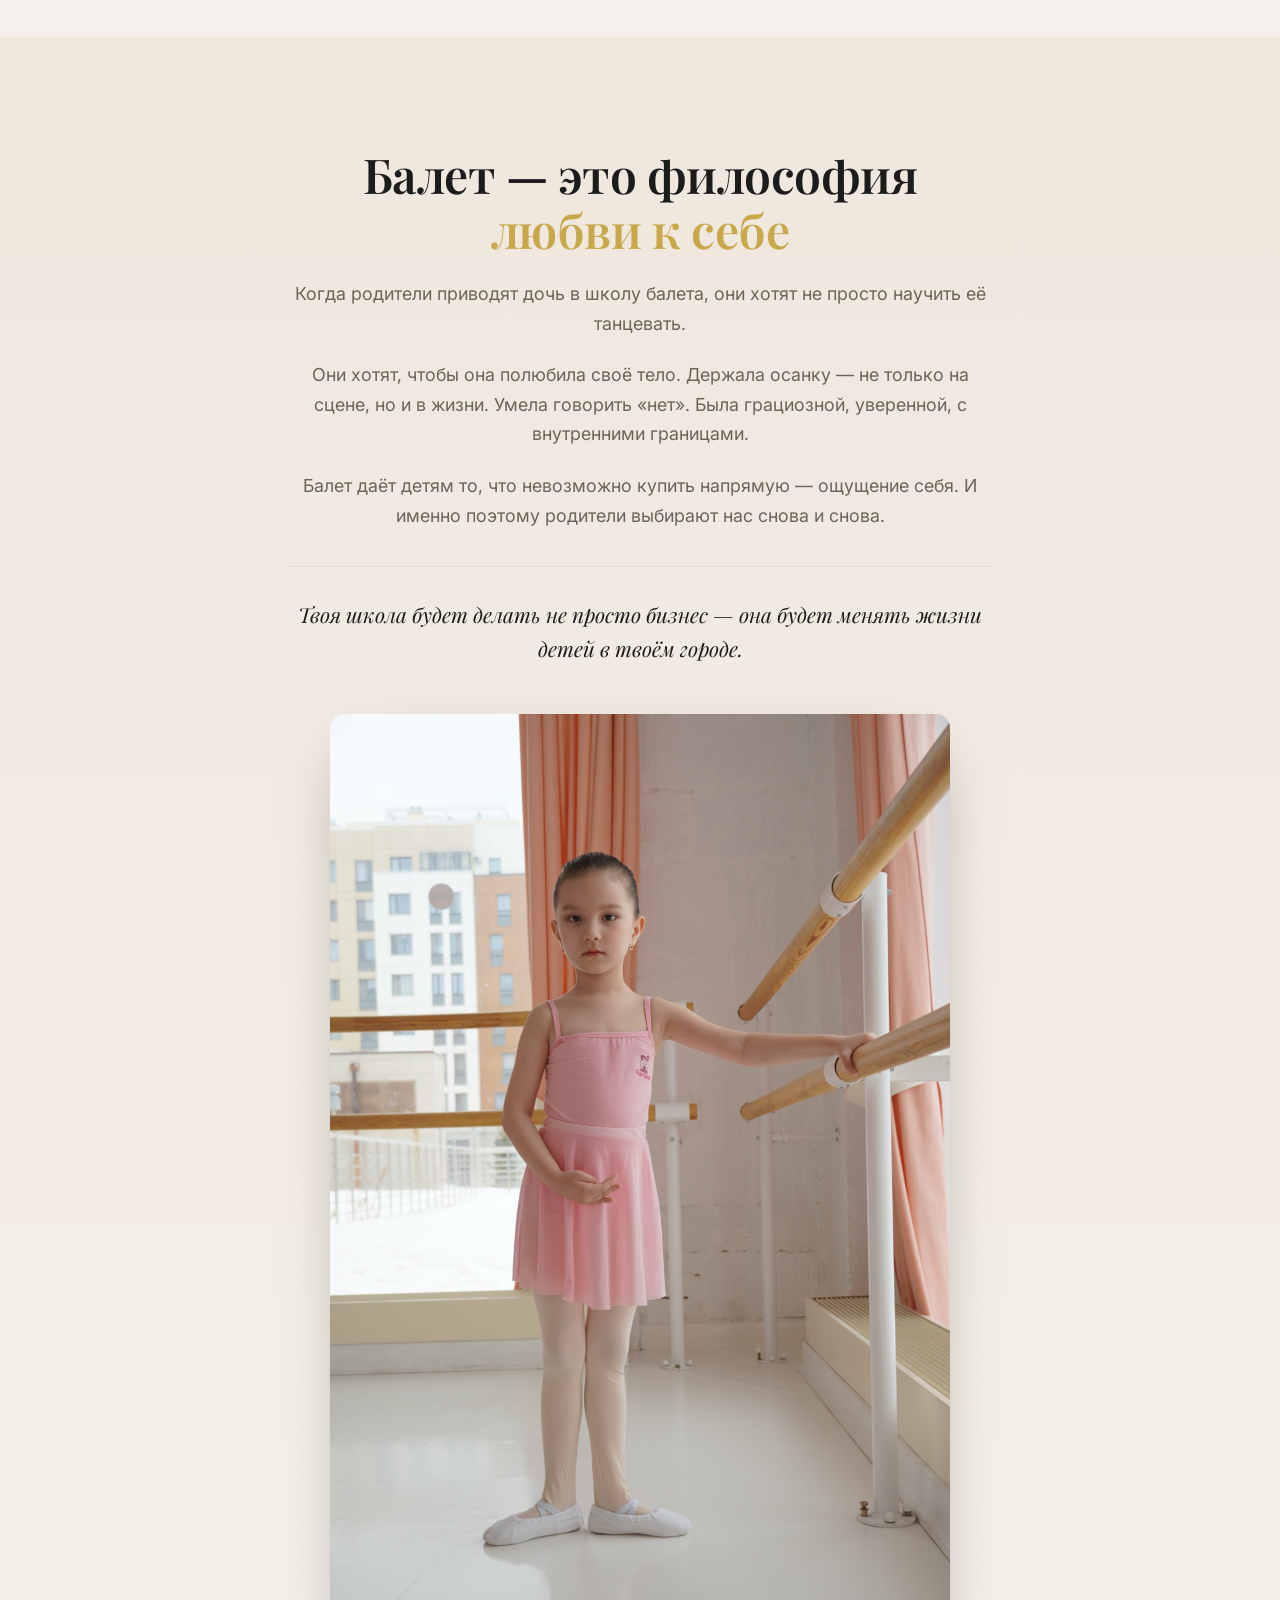
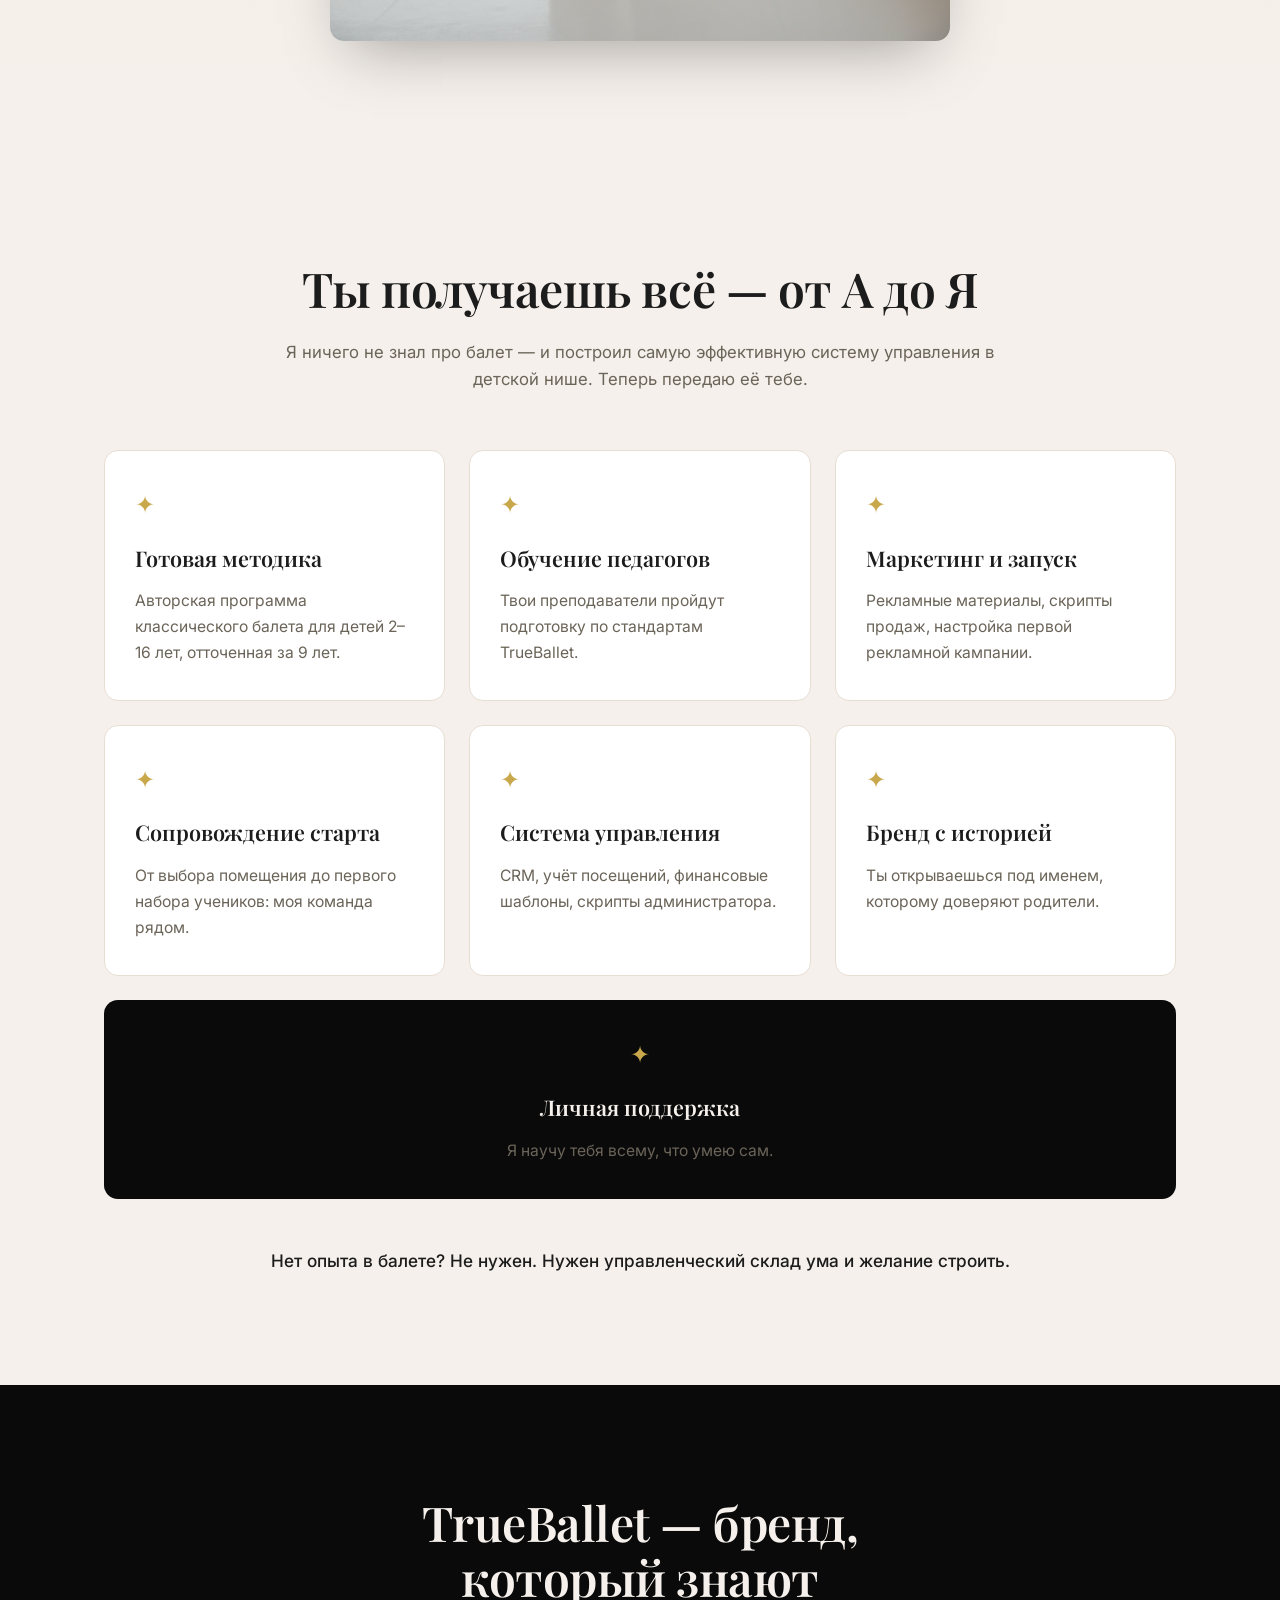
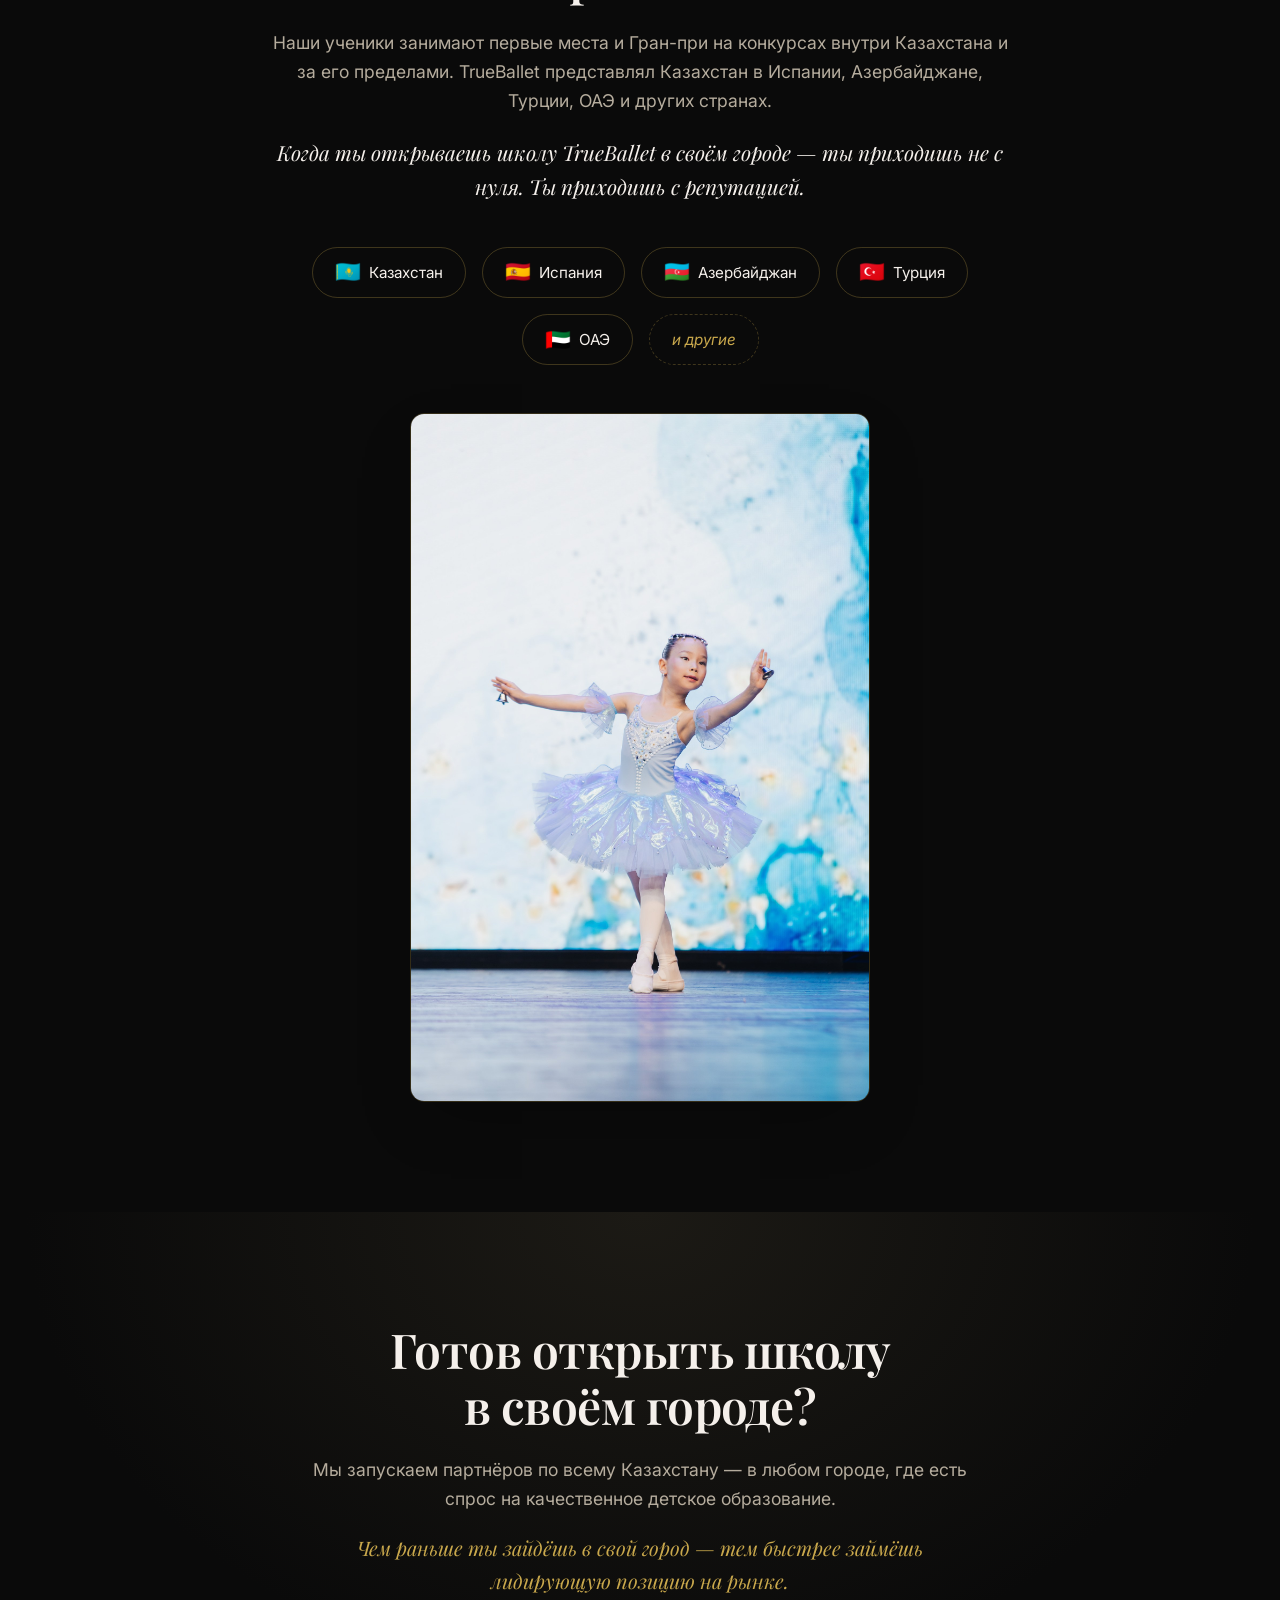
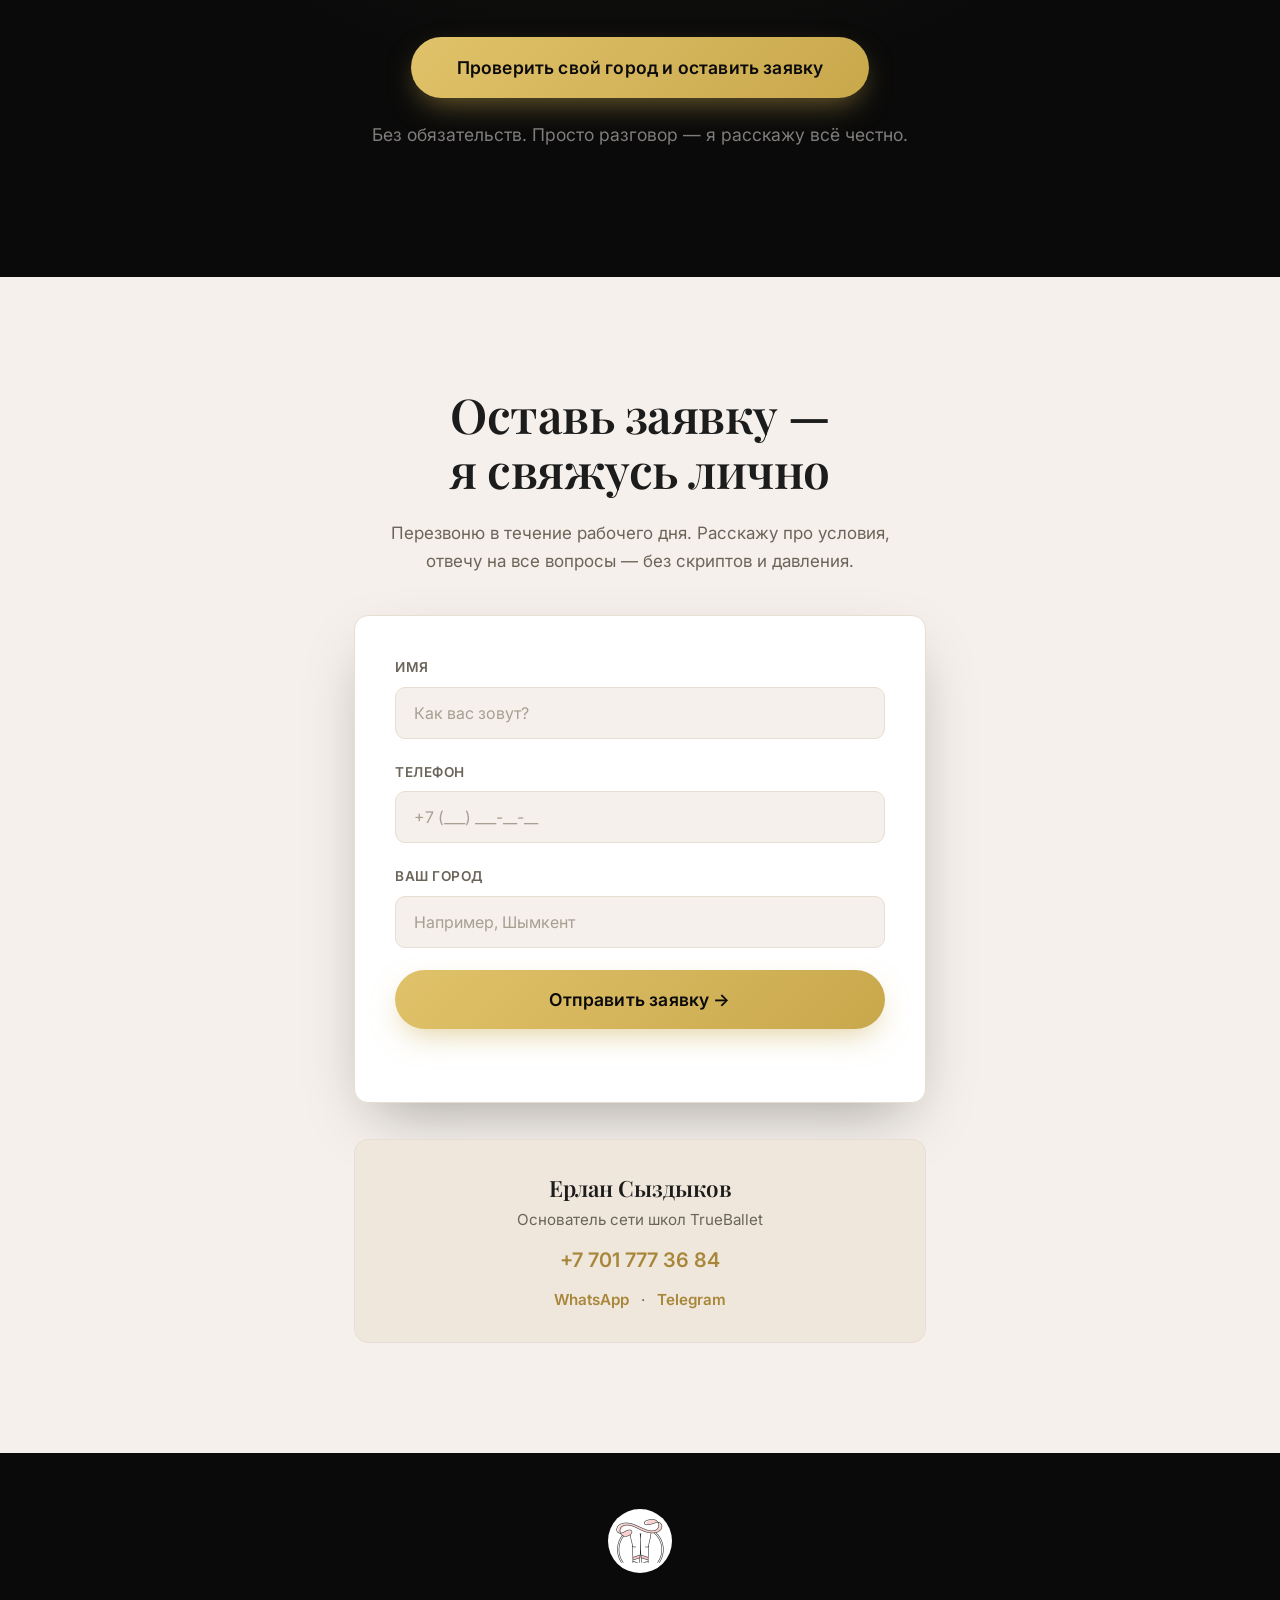
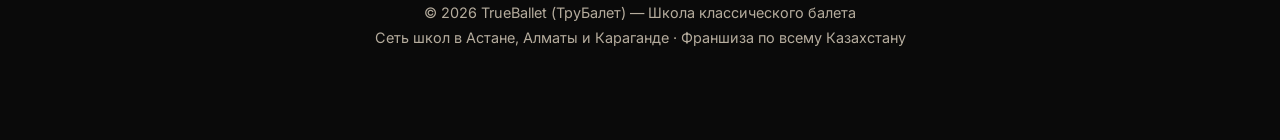
==== commit b90447d8: "SEO: добавить кириллический вариант бренда ТруБалет Co-authored-by: Cursor <cursoragent@cursor.com>" ====
--- a/index.html
+++ b/index.html
@@ -3,8 +3,8 @@
 <head>
     <meta charset="UTF-8" />
     <meta name="viewport" content="width=device-width, initial-scale=1.0" />
-    <title>Франшиза школы балета TrueBallet — от 2 млн ₸ в месяц | Казахстан</title>
-    <meta name="description" content="Сеть из 7 школ, 7000+ учеников, 9 лет на рынке. Открой школу балета в своём городе по готовой системе. Поддержка запуска. Звони: +7 701 777 36 84" />
+    <title>Франшиза школы балета TrueBallet (ТруБалет) — от 2 млн ₸ в месяц | Казахстан</title>
+    <meta name="description" content="TrueBallet (ТруБалет) — сеть из 7 школ, 7000+ учеников, 9 лет на рынке. Открой школу балета в своём городе по готовой системе. Звони: +7 701 777 36 84" />
     <meta name="theme-color" content="#0A0A0A" />
 
     <!-- Canonical (при подключении своего домена замени URL) -->
@@ -16,21 +16,21 @@
     <link rel="apple-touch-icon" sizes="180x180" href="images/favicon-180.png?v=3" />
 
     <!-- Open Graph -->
-    <meta property="og:title" content="Франшиза школы балета TrueBallet — от 2 млн ₸ в месяц" />
-    <meta property="og:description" content="9 лет на рынке. 7 школ. 7000+ учеников. Готовая система — запусти школу балета в своём городе Казахстана." />
+    <meta property="og:title" content="Франшиза школы балета TrueBallet (ТруБалет) — от 2 млн ₸ в месяц" />
+    <meta property="og:description" content="TrueBallet (ТруБалет) — 9 лет на рынке. 7 школ. 7000+ учеников. Готовая система — запусти школу балета в своём городе Казахстана." />
     <meta property="og:type" content="website" />
     <meta property="og:locale" content="ru_RU" />
-    <meta property="og:site_name" content="TrueBallet" />
+    <meta property="og:site_name" content="TrueBallet (ТруБалет)" />
     <meta property="og:url" content="https://trueballet.kz/" />
     <meta property="og:image" content="https://trueballet.kz/images/og-image.jpg" />
     <meta property="og:image:width" content="1200" />
     <meta property="og:image:height" content="630" />
-    <meta property="og:image:alt" content="TrueBallet — франшиза школы классического балета" />
+    <meta property="og:image:alt" content="TrueBallet (ТруБалет) — франшиза школы классического балета" />
 
     <!-- Twitter Card -->
     <meta name="twitter:card" content="summary_large_image" />
-    <meta name="twitter:title" content="Франшиза школы балета TrueBallet — от 2 млн ₸ в месяц" />
-    <meta name="twitter:description" content="9 лет на рынке. 7 школ. 7000+ учеников. Готовая система — запусти школу балета в своём городе Казахстана." />
+    <meta name="twitter:title" content="Франшиза школы балета TrueBallet (ТруБалет) — от 2 млн ₸ в месяц" />
+    <meta name="twitter:description" content="TrueBallet (ТруБалет) — 9 лет на рынке. 7 школ. 7000+ учеников. Готовая система — запусти школу балета в своём городе Казахстана." />
     <meta name="twitter:image" content="https://trueballet.kz/images/og-image.jpg" />
 
     <!-- Google Analytics / Google Ads (GA4) — ID: G-1NFVF7814Z -->
@@ -55,7 +55,8 @@
         "@context": "https://schema.org",
         "@type": "Organization",
         "name": "TrueBallet",
-        "description": "Сеть школ классического балета и франшиза для партнёров по всему Казахстану.",
+        "alternateName": ["ТруБалет", "Трубалет", "True Ballet"],
+        "description": "TrueBallet (ТруБалет) — сеть школ классического балета и франшиза для партнёров по всему Казахстану.",
         "url": "https://trueballet.kz/",
         "logo": "https://trueballet.kz/images/logo.png",
         "image": "https://trueballet.kz/images/og-image.jpg",
@@ -76,7 +77,7 @@
         },
         "makesOffer": {
             "@type": "Offer",
-            "name": "Франшиза школы классического балета TrueBallet",
+            "name": "Франшиза школы классического балета TrueBallet (ТруБалет)",
             "category": "Franchise",
             "areaServed": "KZ"
         }
@@ -96,7 +97,7 @@
         <div class="hero__bg" aria-hidden="true"></div>
         <div class="hero__overlay"></div>
         <div class="container hero__inner">
-            <p class="hero__tag reveal">Франшиза школы классического балета · TrueBallet</p>
+            <p class="hero__tag reveal">Франшиза школы классического балета · TrueBallet (ТруБалет)</p>
             <h1 class="hero__title reveal">
                 Открой школу балета в своём городе <br class="hide-mobile" />
                 и зарабатывай <span class="gold">от 2 млн тенге в месяц</span>
@@ -136,7 +137,7 @@
                         с работы и открыл первую школу балета в Астане — не зная про балет ничего.
                     </p>
                     <p>
-                        Сегодня TrueBallet — это сеть из 7 школ в Астане, Алматы и Караганде.
+                        Сегодня TrueBallet (ТруБалет) — это сеть из 7 школ в Астане, Алматы и Караганде.
                         Все ошибки уже сделаны за тебя. Ты открываешься по готовой системе —
                         и я лично прослежу, чтобы всё получилось.
                     </p>
@@ -146,7 +147,7 @@
     </section>
 
     <!-- ============ БЛОК 3 — ЦИФРЫ ============ -->
-    <section class="section stats">
+    <section class="section stats" id="stats">
         <div class="container">
             <h2 class="section__title reveal">TrueBallet в&nbsp;цифрах</h2>
             <div class="stats__grid">
@@ -175,7 +176,7 @@
     </section>
 
     <!-- ============ БЛОК 4 — ИСТОРИЯ ОСНОВАТЕЛЯ ============ -->
-    <section class="section founder">
+    <section class="section founder" id="founder">
         <div class="container founder__grid">
             <div class="founder__photo reveal">
                 <img
@@ -215,7 +216,7 @@
     </section>
 
     <!-- ============ БЛОК 5 — ФИЛОСОФИЯ БРЕНДА ============ -->
-    <section class="section philosophy">
+    <section class="section philosophy" id="philosophy">
         <div class="container philosophy__inner">
             <h2 class="section__title reveal">Балет — это философия <span class="gold">любви к себе</span></h2>
             <p class="reveal">
@@ -246,7 +247,7 @@
     </section>
 
     <!-- ============ БЛОК 6 — ЧТО ВХОДИТ ВО ФРАНШИЗУ ============ -->
-    <section class="section franchise">
+    <section class="section franchise" id="franchise">
         <div class="container">
             <h2 class="section__title reveal">Ты получаешь всё — от&nbsp;А до&nbsp;Я</h2>
             <p class="section__subtitle reveal">
@@ -297,7 +298,7 @@
     </section>
 
     <!-- ============ БЛОК 7 — ДОСТИЖЕНИЯ ============ -->
-    <section class="section achievements">
+    <section class="section achievements" id="achievements">
         <div class="container achievements__inner">
             <h2 class="section__title reveal">TrueBallet — бренд, который&nbsp;знают</h2>
             <p class="reveal">
@@ -331,7 +332,7 @@
     </section>
 
     <!-- ============ БЛОК 8 — СРОЧНОСТЬ + CTA ============ -->
-    <section class="section urgency">
+    <section class="section urgency" id="open-school">
         <div class="container urgency__inner">
             <h2 class="section__title reveal">Готов открыть школу в&nbsp;своём городе?</h2>
             <p class="reveal">
@@ -392,11 +393,11 @@
     <!-- ============ БЛОК 10 — FOOTER ============ -->
     <footer class="footer">
         <div class="container">
-            <a href="#top" class="footer__logo" aria-label="TrueBallet — наверх">
-                <img src="images/logo-icon.png" alt="True Ballet" width="64" height="64" loading="lazy" decoding="async" />
+            <a href="#top" class="footer__logo" aria-label="TrueBallet (ТруБалет) — наверх">
+                <img src="images/logo-icon.png" alt="TrueBallet (ТруБалет)" width="64" height="64" loading="lazy" decoding="async" />
             </a>
             <p class="footer__text">
-                © 2026 TrueBallet — Школа классического балета<br />
+                © 2026 TrueBallet (ТруБалет) — Школа классического балета<br />
                 Сеть школ в Астане, Алматы и Караганде · Франшиза по всему Казахстану
             </p>
         </div>
